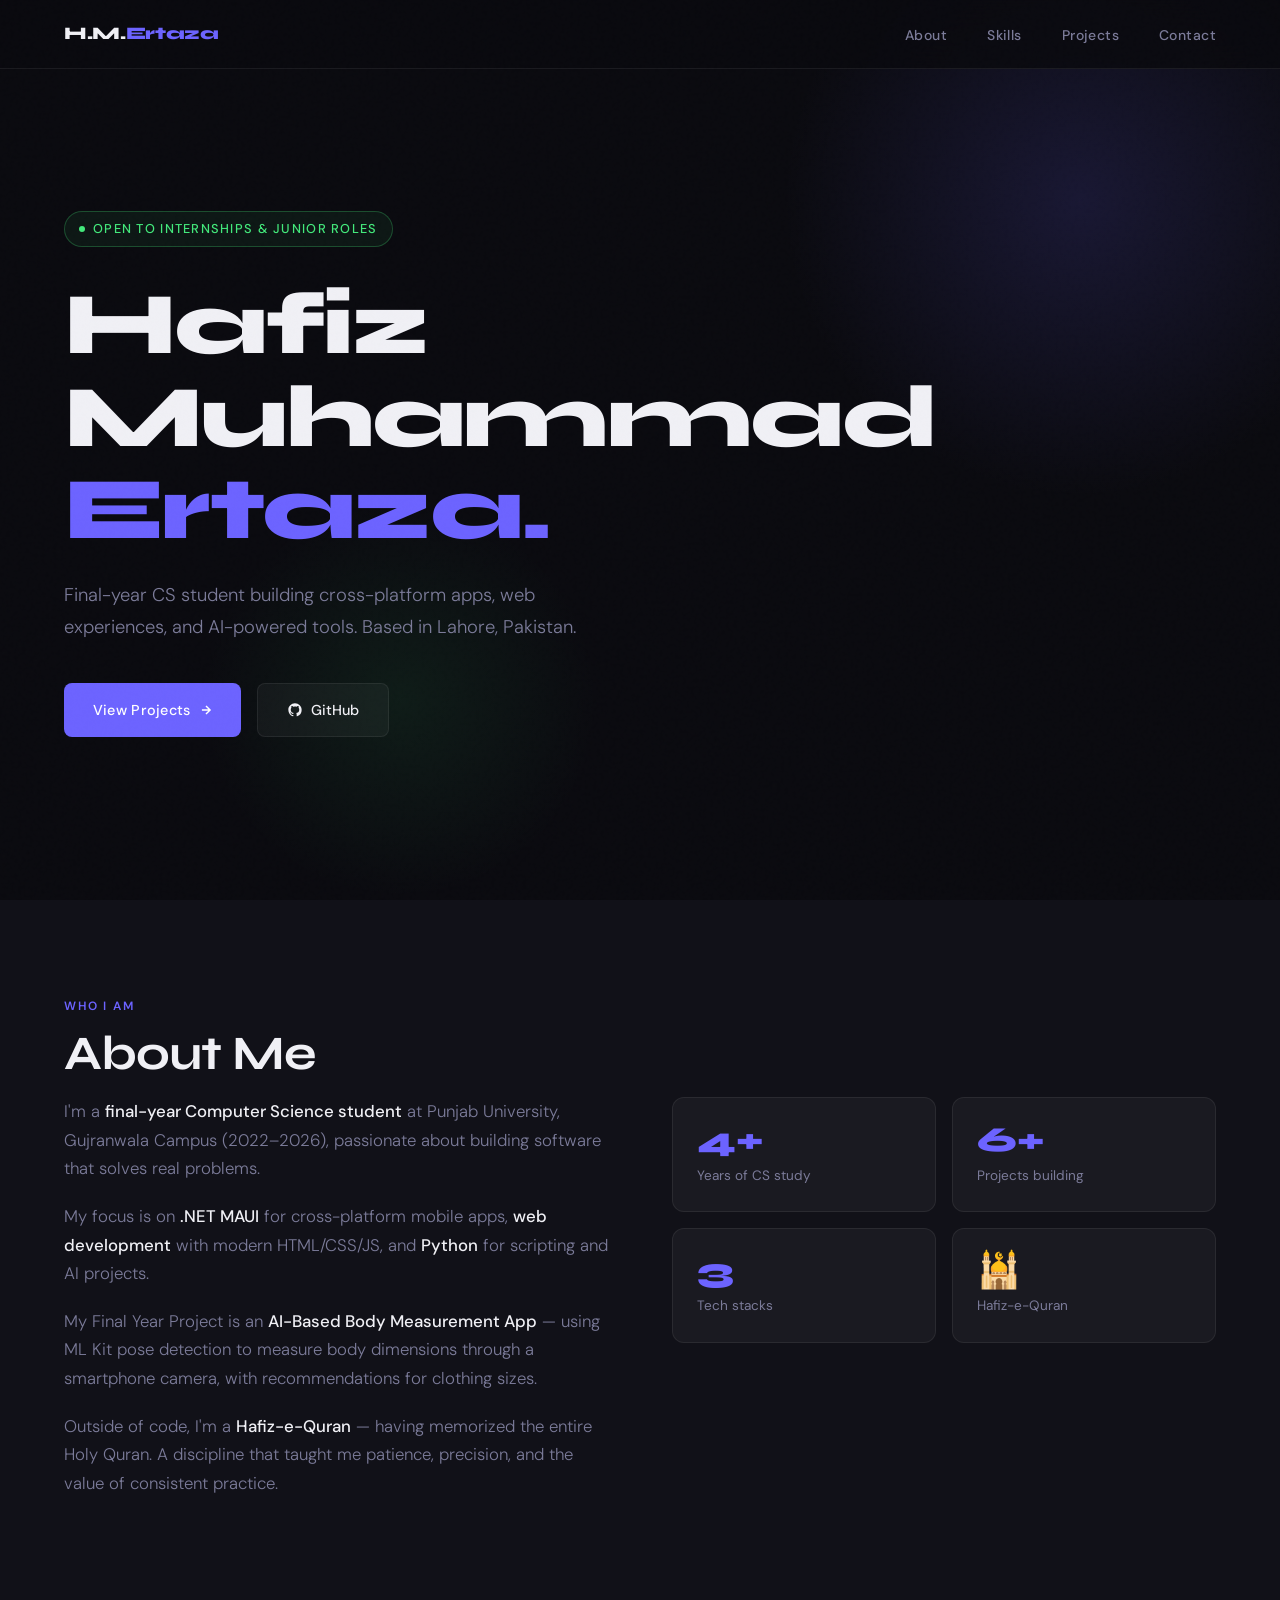
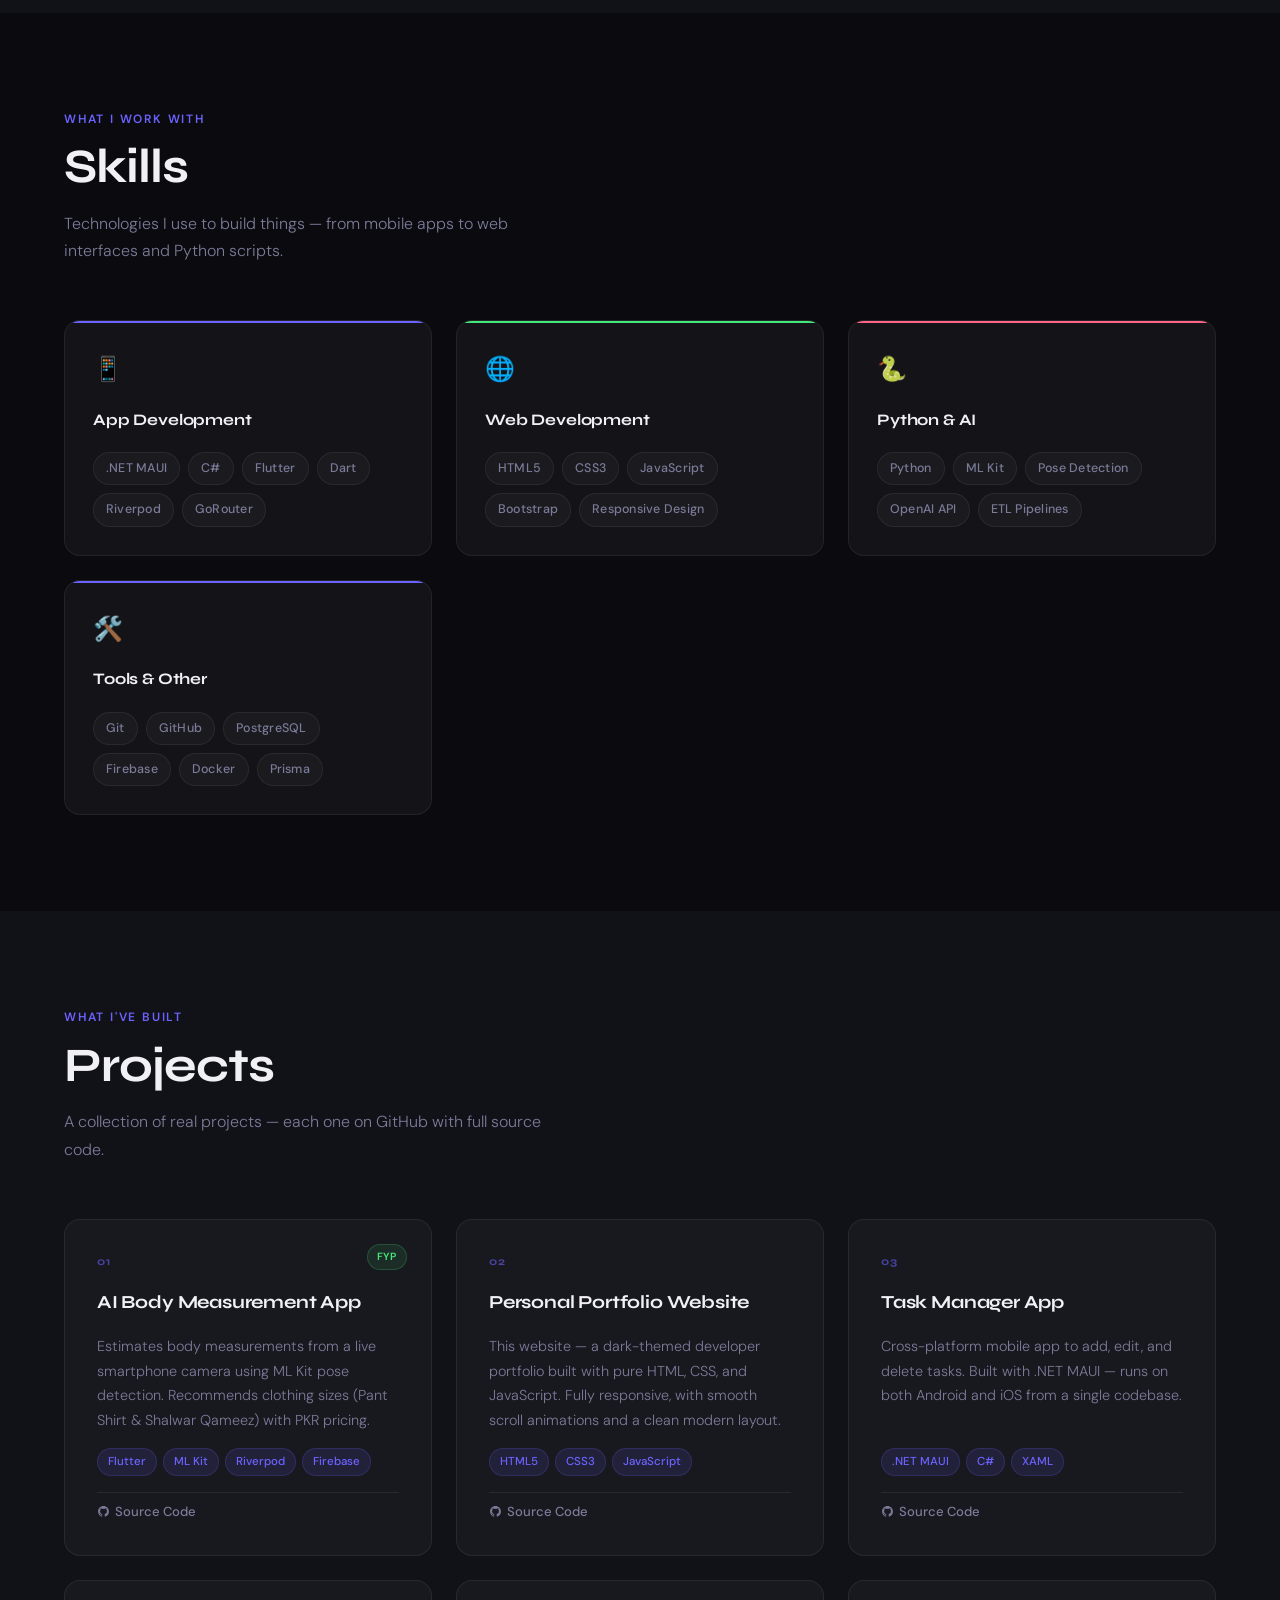
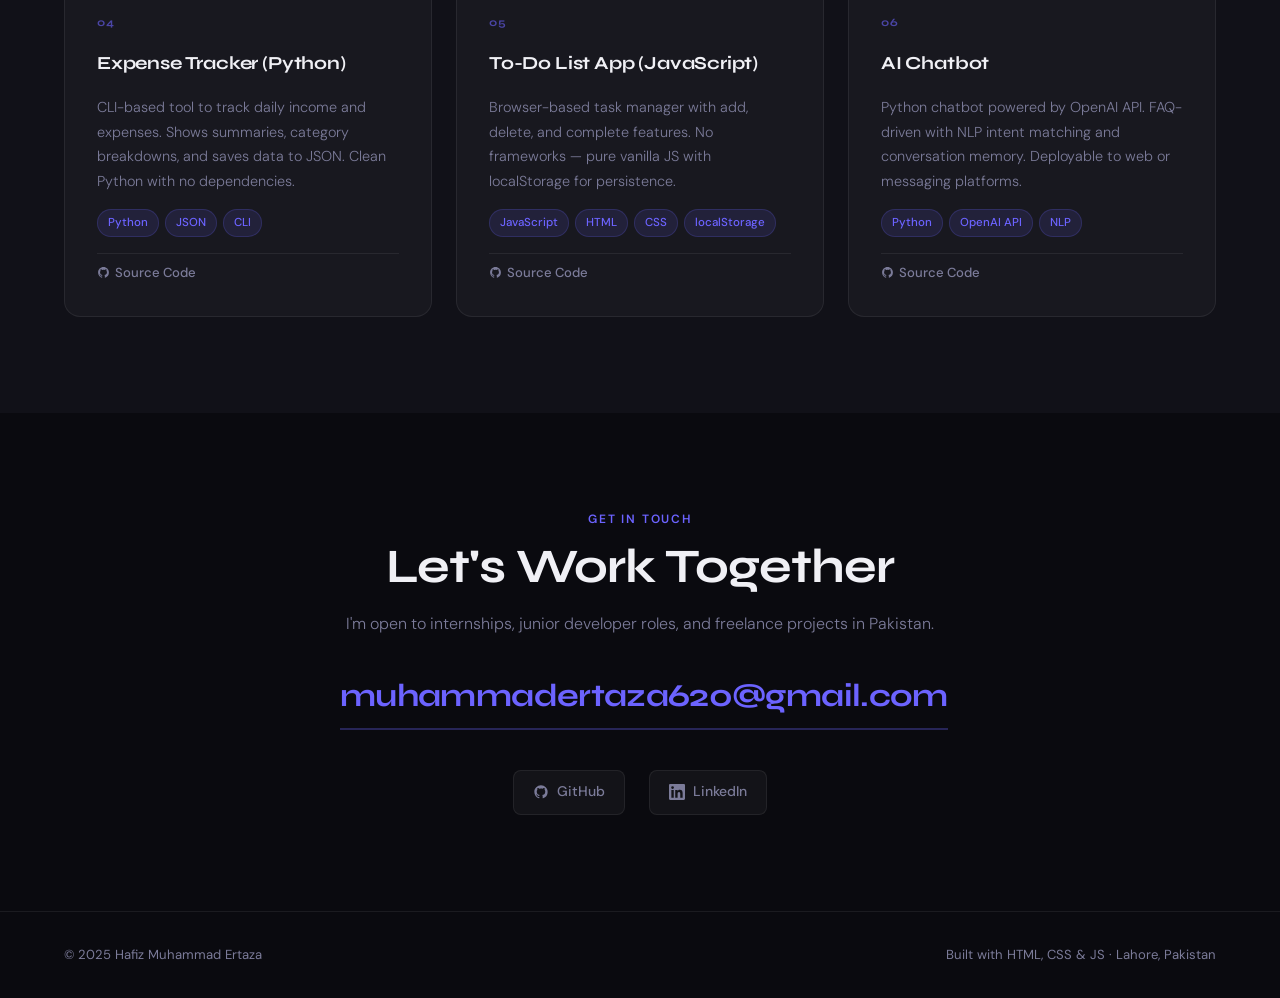
==== index.html @ f0d132f6 "Initial commit: Add portfolio website" ====
<!DOCTYPE html>
<html lang="en">
<head>
<meta charset="UTF-8"/>
<meta name="viewport" content="width=device-width, initial-scale=1.0"/>
<title>Hafiz Muhammad Ertaza — Developer</title>
<link href="https://fonts.googleapis.com/css2?family=Syne:wght@400;500;600;700;800&family=DM+Sans:ital,wght@0,300;0,400;0,500;1,300&display=swap" rel="stylesheet"/>
<style>
  *, *::before, *::after { margin: 0; padding: 0; box-sizing: border-box; }

  :root {
    --bg: #0a0a0f;
    --bg2: #111118;
    --bg3: #18181f;
    --accent: #6c63ff;
    --accent2: #ff6584;
    --accent3: #43e97b;
    --text: #f0f0f5;
    --muted: #7b7b99;
    --border: rgba(255,255,255,0.07);
    --card: rgba(255,255,255,0.04);
    --font-head: 'Syne', sans-serif;
    --font-body: 'DM Sans', sans-serif;
  }

  html { scroll-behavior: smooth; }

  body {
    background: var(--bg);
    color: var(--text);
    font-family: var(--font-body);
    font-size: 16px;
    line-height: 1.7;
    overflow-x: hidden;
  }

  /* ── NOISE TEXTURE OVERLAY ── */
  body::before {
    content: '';
    position: fixed;
    inset: 0;
    background-image: url("data:image/svg+xml,%3Csvg viewBox='0 0 256 256' xmlns='http://www.w3.org/2000/svg'%3E%3Cfilter id='noise'%3E%3CfeTurbulence type='fractalNoise' baseFrequency='0.9' numOctaves='4' stitchTiles='stitch'/%3E%3C/filter%3E%3Crect width='100%25' height='100%25' filter='url(%23noise)' opacity='0.04'/%3E%3C/svg%3E");
    pointer-events: none;
    z-index: 999;
    opacity: 0.4;
  }

  /* ── NAV ── */
  nav {
    position: fixed;
    top: 0; left: 0; right: 0;
    z-index: 100;
    display: flex;
    align-items: center;
    justify-content: space-between;
    padding: 1.2rem 4rem;
    border-bottom: 1px solid var(--border);
    background: rgba(10,10,15,0.85);
    backdrop-filter: blur(16px);
  }

  .nav-logo {
    font-family: var(--font-head);
    font-weight: 800;
    font-size: 1.1rem;
    letter-spacing: -0.02em;
    color: var(--text);
    text-decoration: none;
  }

  .nav-logo span { color: var(--accent); }

  .nav-links { display: flex; gap: 2.5rem; list-style: none; }
  .nav-links a {
    font-size: 0.875rem;
    font-weight: 500;
    color: var(--muted);
    text-decoration: none;
    letter-spacing: 0.03em;
    transition: color 0.2s;
  }
  .nav-links a:hover { color: var(--text); }

  /* ── HERO ── */
  #hero {
    min-height: 100vh;
    display: flex;
    align-items: center;
    padding: 7rem 4rem 4rem;
    position: relative;
    overflow: hidden;
  }

  .hero-glow {
    position: absolute;
    width: 600px; height: 600px;
    border-radius: 50%;
    background: radial-gradient(circle, rgba(108,99,255,0.15) 0%, transparent 70%);
    top: -100px; right: -100px;
    pointer-events: none;
  }

  .hero-glow2 {
    position: absolute;
    width: 400px; height: 400px;
    border-radius: 50%;
    background: radial-gradient(circle, rgba(67,233,123,0.08) 0%, transparent 70%);
    bottom: 0; left: 200px;
    pointer-events: none;
  }

  .hero-content { max-width: 780px; position: relative; z-index: 1; }

  .hero-tag {
    display: inline-flex;
    align-items: center;
    gap: 8px;
    font-size: 0.8rem;
    font-weight: 500;
    letter-spacing: 0.1em;
    text-transform: uppercase;
    color: var(--accent3);
    border: 1px solid rgba(67,233,123,0.25);
    background: rgba(67,233,123,0.06);
    padding: 6px 14px;
    border-radius: 99px;
    margin-bottom: 2rem;
    animation: fadeUp 0.6s ease both;
  }

  .hero-tag::before {
    content: '';
    width: 6px; height: 6px;
    border-radius: 50%;
    background: var(--accent3);
    animation: pulse 2s infinite;
  }

  @keyframes pulse {
    0%, 100% { opacity: 1; transform: scale(1); }
    50% { opacity: 0.4; transform: scale(0.8); }
  }

  h1 {
    font-family: var(--font-head);
    font-size: clamp(3rem, 7vw, 5.5rem);
    font-weight: 800;
    line-height: 1.05;
    letter-spacing: -0.03em;
    margin-bottom: 1.5rem;
    animation: fadeUp 0.7s 0.1s ease both;
  }

  h1 .line2 { color: var(--accent); }

  .hero-desc {
    font-size: 1.15rem;
    color: var(--muted);
    max-width: 520px;
    margin-bottom: 2.5rem;
    font-weight: 300;
    animation: fadeUp 0.7s 0.2s ease both;
  }

  .hero-cta {
    display: flex;
    gap: 1rem;
    flex-wrap: wrap;
    animation: fadeUp 0.7s 0.3s ease both;
  }

  .btn-primary {
    display: inline-flex;
    align-items: center;
    gap: 8px;
    background: var(--accent);
    color: #fff;
    padding: 0.85rem 1.8rem;
    border-radius: 8px;
    text-decoration: none;
    font-weight: 500;
    font-size: 0.9rem;
    letter-spacing: 0.02em;
    transition: all 0.2s;
  }

  .btn-primary:hover { background: #7c74ff; transform: translateY(-2px); }

  .btn-outline {
    display: inline-flex;
    align-items: center;
    gap: 8px;
    border: 1px solid var(--border);
    color: var(--text);
    padding: 0.85rem 1.8rem;
    border-radius: 8px;
    text-decoration: none;
    font-weight: 500;
    font-size: 0.9rem;
    background: var(--card);
    transition: all 0.2s;
  }

  .btn-outline:hover { border-color: var(--accent); color: var(--accent); transform: translateY(-2px); }

  /* ── SECTION BASE ── */
  section { padding: 6rem 4rem; }
  .section-label {
    font-size: 0.75rem;
    font-weight: 600;
    letter-spacing: 0.15em;
    text-transform: uppercase;
    color: var(--accent);
    margin-bottom: 0.75rem;
  }
  .section-title {
    font-family: var(--font-head);
    font-size: clamp(2rem, 4vw, 3rem);
    font-weight: 700;
    letter-spacing: -0.02em;
    line-height: 1.1;
    margin-bottom: 1rem;
  }
  .section-sub {
    color: var(--muted);
    font-weight: 300;
    max-width: 520px;
    margin-bottom: 3.5rem;
  }

  /* ── ABOUT ── */
  #about { background: var(--bg2); }

  .about-grid {
    display: grid;
    grid-template-columns: 1fr 1fr;
    gap: 4rem;
    align-items: start;
  }

  .about-text p {
    color: var(--muted);
    font-weight: 300;
    margin-bottom: 1.2rem;
    font-size: 1.05rem;
  }

  .about-text p strong { color: var(--text); font-weight: 500; }

  .about-stats {
    display: grid;
    grid-template-columns: 1fr 1fr;
    gap: 1rem;
  }

  .stat-card {
    background: var(--card);
    border: 1px solid var(--border);
    border-radius: 12px;
    padding: 1.5rem;
    transition: border-color 0.2s;
  }

  .stat-card:hover { border-color: rgba(108,99,255,0.4); }

  .stat-num {
    font-family: var(--font-head);
    font-size: 2.2rem;
    font-weight: 800;
    color: var(--accent);
    line-height: 1;
    margin-bottom: 0.4rem;
  }

  .stat-label { font-size: 0.85rem; color: var(--muted); }

  /* ── SKILLS ── */
  #skills { background: var(--bg); }

  .skills-grid {
    display: grid;
    grid-template-columns: repeat(auto-fit, minmax(280px, 1fr));
    gap: 1.5rem;
  }

  .skill-group {
    background: var(--card);
    border: 1px solid var(--border);
    border-radius: 16px;
    padding: 1.75rem;
    transition: all 0.2s;
    position: relative;
    overflow: hidden;
  }

  .skill-group::before {
    content: '';
    position: absolute;
    top: 0; left: 0; right: 0;
    height: 2px;
    border-radius: 16px 16px 0 0;
  }

  .skill-group.purple::before { background: var(--accent); }
  .skill-group.green::before { background: var(--accent3); }
  .skill-group.pink::before { background: var(--accent2); }

  .skill-group:hover { border-color: rgba(108,99,255,0.3); transform: translateY(-3px); }

  .skill-group-icon {
    font-size: 1.5rem;
    margin-bottom: 1rem;
  }

  .skill-group h3 {
    font-family: var(--font-head);
    font-size: 1rem;
    font-weight: 700;
    margin-bottom: 1.2rem;
    letter-spacing: -0.01em;
  }

  .skill-tags { display: flex; flex-wrap: wrap; gap: 8px; }

  .skill-tag {
    font-size: 0.78rem;
    font-weight: 500;
    padding: 5px 12px;
    border-radius: 99px;
    border: 1px solid var(--border);
    color: var(--muted);
    background: rgba(255,255,255,0.03);
    letter-spacing: 0.02em;
  }

  /* ── PROJECTS ── */
  #projects { background: var(--bg2); }

  .projects-grid {
    display: grid;
    grid-template-columns: repeat(auto-fit, minmax(320px, 1fr));
    gap: 1.5rem;
  }

  .project-card {
    background: var(--bg3);
    border: 1px solid var(--border);
    border-radius: 16px;
    padding: 2rem;
    display: flex;
    flex-direction: column;
    gap: 1rem;
    transition: all 0.25s;
    position: relative;
    overflow: hidden;
  }

  .project-card:hover {
    border-color: rgba(108,99,255,0.4);
    transform: translateY(-4px);
    box-shadow: 0 20px 40px rgba(0,0,0,0.3);
  }

  .project-number {
    font-family: var(--font-head);
    font-size: 0.7rem;
    font-weight: 700;
    letter-spacing: 0.1em;
    color: var(--accent);
    opacity: 0.6;
  }

  .project-card h3 {
    font-family: var(--font-head);
    font-size: 1.15rem;
    font-weight: 700;
    letter-spacing: -0.01em;
  }

  .project-desc {
    font-size: 0.9rem;
    color: var(--muted);
    font-weight: 300;
    flex: 1;
  }

  .project-techs { display: flex; flex-wrap: wrap; gap: 6px; }

  .tech-pill {
    font-size: 0.72rem;
    font-weight: 500;
    padding: 3px 10px;
    border-radius: 99px;
    background: rgba(108,99,255,0.12);
    color: var(--accent);
    border: 1px solid rgba(108,99,255,0.2);
  }

  .project-links { display: flex; gap: 1rem; padding-top: 0.5rem; border-top: 1px solid var(--border); }

  .project-link {
    font-size: 0.82rem;
    font-weight: 500;
    color: var(--muted);
    text-decoration: none;
    display: flex;
    align-items: center;
    gap: 5px;
    transition: color 0.2s;
  }

  .project-link:hover { color: var(--accent); }

  .badge-wip {
    position: absolute;
    top: 1.5rem; right: 1.5rem;
    font-size: 0.65rem;
    font-weight: 600;
    letter-spacing: 0.08em;
    text-transform: uppercase;
    padding: 3px 9px;
    border-radius: 99px;
    background: rgba(67,233,123,0.1);
    color: var(--accent3);
    border: 1px solid rgba(67,233,123,0.2);
  }

  /* ── CONTACT ── */
  #contact { background: var(--bg); text-align: center; }

  .contact-inner { max-width: 600px; margin: 0 auto; }

  .contact-email {
    display: inline-block;
    font-family: var(--font-head);
    font-size: clamp(1.3rem, 3vw, 2rem);
    font-weight: 700;
    color: var(--accent);
    text-decoration: none;
    letter-spacing: -0.02em;
    margin: 1.5rem 0 2.5rem;
    border-bottom: 2px solid rgba(108,99,255,0.3);
    padding-bottom: 4px;
    transition: border-color 0.2s;
  }

  .contact-email:hover { border-color: var(--accent); }

  .social-links { display: flex; justify-content: center; gap: 1.5rem; }

  .social-link {
    display: flex;
    align-items: center;
    gap: 8px;
    font-size: 0.875rem;
    font-weight: 500;
    color: var(--muted);
    text-decoration: none;
    padding: 0.6rem 1.2rem;
    border: 1px solid var(--border);
    border-radius: 8px;
    background: var(--card);
    transition: all 0.2s;
  }

  .social-link:hover { color: var(--text); border-color: var(--accent); transform: translateY(-2px); }

  /* ── FOOTER ── */
  footer {
    border-top: 1px solid var(--border);
    padding: 2rem 4rem;
    display: flex;
    justify-content: space-between;
    align-items: center;
    font-size: 0.82rem;
    color: var(--muted);
  }

  /* ── ANIMATIONS ── */
  @keyframes fadeUp {
    from { opacity: 0; transform: translateY(24px); }
    to { opacity: 1; transform: translateY(0); }
  }

  .reveal {
    opacity: 0;
    transform: translateY(30px);
    transition: opacity 0.6s ease, transform 0.6s ease;
  }

  .reveal.visible {
    opacity: 1;
    transform: translateY(0);
  }

  /* ── RESPONSIVE ── */
  @media (max-width: 768px) {
    nav { padding: 1rem 1.5rem; }
    .nav-links { display: none; }
    section, #hero { padding: 5rem 1.5rem 3rem; }
    .about-grid { grid-template-columns: 1fr; gap: 2rem; }
    footer { flex-direction: column; gap: 0.5rem; text-align: center; }
  }
</style>
</head>
<body>

<!-- NAV -->
<nav>
  <a href="#hero" class="nav-logo">H.M.<span>Ertaza</span></a>
  <ul class="nav-links">
    <li><a href="#about">About</a></li>
    <li><a href="#skills">Skills</a></li>
    <li><a href="#projects">Projects</a></li>
    <li><a href="#contact">Contact</a></li>
  </ul>
</nav>

<!-- HERO -->
<section id="hero">
  <div class="hero-glow"></div>
  <div class="hero-glow2"></div>
  <div class="hero-content">
    <div class="hero-tag">Open to internships &amp; junior roles</div>
    <h1>
      Hafiz Muhammad<br/>
      <span class="line2">Ertaza.</span>
    </h1>
    <p class="hero-desc">
      Final-year CS student building cross-platform apps, web experiences,
      and AI-powered tools. Based in Lahore, Pakistan.
    </p>
    <div class="hero-cta">
      <a href="#projects" class="btn-primary">
        View Projects
        <svg width="14" height="14" viewBox="0 0 24 24" fill="none" stroke="currentColor" stroke-width="2.5"><path d="M5 12h14M12 5l7 7-7 7"/></svg>
      </a>
      <a href="https://github.com/M-Ertaza1" target="_blank" class="btn-outline">
        <svg width="16" height="16" viewBox="0 0 24 24" fill="currentColor"><path d="M12 2C6.477 2 2 6.484 2 12.017c0 4.425 2.865 8.18 6.839 9.504.5.092.682-.217.682-.483 0-.237-.008-.868-.013-1.703-2.782.605-3.369-1.343-3.369-1.343-.454-1.158-1.11-1.466-1.11-1.466-.908-.62.069-.608.069-.608 1.003.07 1.531 1.032 1.531 1.032.892 1.53 2.341 1.088 2.91.832.092-.647.35-1.088.636-1.338-2.22-.253-4.555-1.113-4.555-4.951 0-1.093.39-1.988 1.029-2.688-.103-.253-.446-1.272.098-2.65 0 0 .84-.27 2.75 1.026A9.564 9.564 0 0112 6.844c.85.004 1.705.115 2.504.337 1.909-1.296 2.747-1.027 2.747-1.027.546 1.379.202 2.398.1 2.651.64.7 1.028 1.595 1.028 2.688 0 3.848-2.339 4.695-4.566 4.942.359.31.678.921.678 1.856 0 1.338-.012 2.419-.012 2.747 0 .268.18.58.688.482A10.019 10.019 0 0022 12.017C22 6.484 17.522 2 12 2z"/></svg>
        GitHub
      </a>
    </div>
  </div>
</section>

<!-- ABOUT -->
<section id="about">
  <div class="section-label">Who I am</div>
  <h2 class="section-title">About Me</h2>
  <div class="about-grid reveal">
    <div class="about-text">
      <p>I'm a <strong>final-year Computer Science student</strong> at Punjab University, Gujranwala Campus (2022–2026), passionate about building software that solves real problems.</p>
      <p>My focus is on <strong>.NET MAUI</strong> for cross-platform mobile apps, <strong>web development</strong> with modern HTML/CSS/JS, and <strong>Python</strong> for scripting and AI projects.</p>
      <p>My Final Year Project is an <strong>AI-Based Body Measurement App</strong> — using ML Kit pose detection to measure body dimensions through a smartphone camera, with recommendations for clothing sizes.</p>
      <p>Outside of code, I'm a <strong>Hafiz-e-Quran</strong> — having memorized the entire Holy Quran. A discipline that taught me patience, precision, and the value of consistent practice.</p>
    </div>
    <div class="about-stats">
      <div class="stat-card">
        <div class="stat-num">4+</div>
        <div class="stat-label">Years of CS study</div>
      </div>
      <div class="stat-card">
        <div class="stat-num">6+</div>
        <div class="stat-label">Projects building</div>
      </div>
      <div class="stat-card">
        <div class="stat-num">3</div>
        <div class="stat-label">Tech stacks</div>
      </div>
      <div class="stat-card">
        <div class="stat-num">🕌</div>
        <div class="stat-label">Hafiz-e-Quran</div>
      </div>
    </div>
  </div>
</section>

<!-- SKILLS -->
<section id="skills">
  <div class="section-label">What I work with</div>
  <h2 class="section-title">Skills</h2>
  <p class="section-sub">Technologies I use to build things — from mobile apps to web interfaces and Python scripts.</p>
  <div class="skills-grid reveal">
    <div class="skill-group purple">
      <div class="skill-group-icon">📱</div>
      <h3>App Development</h3>
      <div class="skill-tags">
        <span class="skill-tag">.NET MAUI</span>
        <span class="skill-tag">C#</span>
        <span class="skill-tag">Flutter</span>
        <span class="skill-tag">Dart</span>
        <span class="skill-tag">Riverpod</span>
        <span class="skill-tag">GoRouter</span>
      </div>
    </div>
    <div class="skill-group green">
      <div class="skill-group-icon">🌐</div>
      <h3>Web Development</h3>
      <div class="skill-tags">
        <span class="skill-tag">HTML5</span>
        <span class="skill-tag">CSS3</span>
        <span class="skill-tag">JavaScript</span>
        <span class="skill-tag">Bootstrap</span>
        <span class="skill-tag">Responsive Design</span>
      </div>
    </div>
    <div class="skill-group pink">
      <div class="skill-group-icon">🐍</div>
      <h3>Python & AI</h3>
      <div class="skill-tags">
        <span class="skill-tag">Python</span>
        <span class="skill-tag">ML Kit</span>
        <span class="skill-tag">Pose Detection</span>
        <span class="skill-tag">OpenAI API</span>
        <span class="skill-tag">ETL Pipelines</span>
      </div>
    </div>
    <div class="skill-group purple">
      <div class="skill-group-icon">🛠️</div>
      <h3>Tools & Other</h3>
      <div class="skill-tags">
        <span class="skill-tag">Git</span>
        <span class="skill-tag">GitHub</span>
        <span class="skill-tag">PostgreSQL</span>
        <span class="skill-tag">Firebase</span>
        <span class="skill-tag">Docker</span>
        <span class="skill-tag">Prisma</span>
      </div>
    </div>
  </div>
</section>

<!-- PROJECTS -->
<section id="projects">
  <div class="section-label">What I've built</div>
  <h2 class="section-title">Projects</h2>
  <p class="section-sub">A collection of real projects — each one on GitHub with full source code.</p>
  <div class="projects-grid reveal">

    <div class="project-card">
      <div class="badge-wip">FYP</div>
      <div class="project-number">01</div>
      <h3>AI Body Measurement App</h3>
      <p class="project-desc">Estimates body measurements from a live smartphone camera using ML Kit pose detection. Recommends clothing sizes (Pant Shirt & Shalwar Qameez) with PKR pricing.</p>
      <div class="project-techs">
        <span class="tech-pill">Flutter</span>
        <span class="tech-pill">ML Kit</span>
        <span class="tech-pill">Riverpod</span>
        <span class="tech-pill">Firebase</span>
      </div>
      <div class="project-links">
        <a href="https://github.com/M-Ertaza1" target="_blank" class="project-link">
          <svg width="13" height="13" viewBox="0 0 24 24" fill="currentColor"><path d="M12 2C6.477 2 2 6.484 2 12.017c0 4.425 2.865 8.18 6.839 9.504.5.092.682-.217.682-.483 0-.237-.008-.868-.013-1.703-2.782.605-3.369-1.343-3.369-1.343-.454-1.158-1.11-1.466-1.11-1.466-.908-.62.069-.608.069-.608 1.003.07 1.531 1.032 1.531 1.032.892 1.53 2.341 1.088 2.91.832.092-.647.35-1.088.636-1.338-2.22-.253-4.555-1.113-4.555-4.951 0-1.093.39-1.988 1.029-2.688-.103-.253-.446-1.272.098-2.65 0 0 .84-.27 2.75 1.026A9.564 9.564 0 0112 6.844c.85.004 1.705.115 2.504.337 1.909-1.296 2.747-1.027 2.747-1.027.546 1.379.202 2.398.1 2.651.64.7 1.028 1.595 1.028 2.688 0 3.848-2.339 4.695-4.566 4.942.359.31.678.921.678 1.856 0 1.338-.012 2.419-.012 2.747 0 .268.18.58.688.482A10.019 10.019 0 0022 12.017C22 6.484 17.522 2 12 2z"/></svg>
          Source Code
        </a>
      </div>
    </div>

    <div class="project-card">
      <div class="project-number">02</div>
      <h3>Personal Portfolio Website</h3>
      <p class="project-desc">This website — a dark-themed developer portfolio built with pure HTML, CSS, and JavaScript. Fully responsive, with smooth scroll animations and a clean modern layout.</p>
      <div class="project-techs">
        <span class="tech-pill">HTML5</span>
        <span class="tech-pill">CSS3</span>
        <span class="tech-pill">JavaScript</span>
      </div>
      <div class="project-links">
        <a href="https://github.com/M-Ertaza1" target="_blank" class="project-link">
          <svg width="13" height="13" viewBox="0 0 24 24" fill="currentColor"><path d="M12 2C6.477 2 2 6.484 2 12.017c0 4.425 2.865 8.18 6.839 9.504.5.092.682-.217.682-.483 0-.237-.008-.868-.013-1.703-2.782.605-3.369-1.343-3.369-1.343-.454-1.158-1.11-1.466-1.11-1.466-.908-.62.069-.608.069-.608 1.003.07 1.531 1.032 1.531 1.032.892 1.53 2.341 1.088 2.91.832.092-.647.35-1.088.636-1.338-2.22-.253-4.555-1.113-4.555-4.951 0-1.093.39-1.988 1.029-2.688-.103-.253-.446-1.272.098-2.65 0 0 .84-.27 2.75 1.026A9.564 9.564 0 0112 6.844c.85.004 1.705.115 2.504.337 1.909-1.296 2.747-1.027 2.747-1.027.546 1.379.202 2.398.1 2.651.64.7 1.028 1.595 1.028 2.688 0 3.848-2.339 4.695-4.566 4.942.359.31.678.921.678 1.856 0 1.338-.012 2.419-.012 2.747 0 .268.18.58.688.482A10.019 10.019 0 0022 12.017C22 6.484 17.522 2 12 2z"/></svg>
          Source Code
        </a>
      </div>
    </div>

    <div class="project-card">
      <div class="project-number">03</div>
      <h3>Task Manager App</h3>
      <p class="project-desc">Cross-platform mobile app to add, edit, and delete tasks. Built with .NET MAUI — runs on both Android and iOS from a single codebase.</p>
      <div class="project-techs">
        <span class="tech-pill">.NET MAUI</span>
        <span class="tech-pill">C#</span>
        <span class="tech-pill">XAML</span>
      </div>
      <div class="project-links">
        <a href="https://github.com/M-Ertaza1" target="_blank" class="project-link">
          <svg width="13" height="13" viewBox="0 0 24 24" fill="currentColor"><path d="M12 2C6.477 2 2 6.484 2 12.017c0 4.425 2.865 8.18 6.839 9.504.5.092.682-.217.682-.483 0-.237-.008-.868-.013-1.703-2.782.605-3.369-1.343-3.369-1.343-.454-1.158-1.11-1.466-1.11-1.466-.908-.62.069-.608.069-.608 1.003.07 1.531 1.032 1.531 1.032.892 1.53 2.341 1.088 2.91.832.092-.647.35-1.088.636-1.338-2.22-.253-4.555-1.113-4.551-4.951 0-1.093.39-1.988 1.029-2.688-.103-.253-.446-1.272.098-2.65 0 0 .84-.27 2.75 1.026A9.564 9.564 0 0112 6.844c.85.004 1.705.115 2.504.337 1.909-1.296 2.747-1.027 2.747-1.027.546 1.379.202 2.398.1 2.651.64.7 1.028 1.595 1.028 2.688 0 3.848-2.339 4.695-4.566 4.942.359.31.678.921.678 1.856 0 1.338-.012 2.419-.012 2.747 0 .268.18.58.688.482A10.019 10.019 0 0022 12.017C22 6.484 17.522 2 12 2z"/></svg>
          Source Code
        </a>
      </div>
    </div>

    <div class="project-card">
      <div class="project-number">04</div>
      <h3>Expense Tracker (Python)</h3>
      <p class="project-desc">CLI-based tool to track daily income and expenses. Shows summaries, category breakdowns, and saves data to JSON. Clean Python with no dependencies.</p>
      <div class="project-techs">
        <span class="tech-pill">Python</span>
        <span class="tech-pill">JSON</span>
        <span class="tech-pill">CLI</span>
      </div>
      <div class="project-links">
        <a href="https://github.com/M-Ertaza1" target="_blank" class="project-link">
          <svg width="13" height="13" viewBox="0 0 24 24" fill="currentColor"><path d="M12 2C6.477 2 2 6.484 2 12.017c0 4.425 2.865 8.18 6.839 9.504.5.092.682-.217.682-.483 0-.237-.008-.868-.013-1.703-2.782.605-3.369-1.343-3.369-1.343-.454-1.158-1.11-1.466-1.11-1.466-.908-.62.069-.608.069-.608 1.003.07 1.531 1.032 1.531 1.032.892 1.53 2.341 1.088 2.91.832.092-.647.35-1.088.636-1.338-2.22-.253-4.555-1.113-4.555-4.951 0-1.093.39-1.988 1.029-2.688-.103-.253-.446-1.272.098-2.65 0 0 .84-.27 2.75 1.026A9.564 9.564 0 0112 6.844c.85.004 1.705.115 2.504.337 1.909-1.296 2.747-1.027 2.747-1.027.546 1.379.202 2.398.1 2.651.64.7 1.028 1.595 1.028 2.688 0 3.848-2.339 4.695-4.566 4.942.359.31.678.921.678 1.856 0 1.338-.012 2.419-.012 2.747 0 .268.18.58.688.482A10.019 10.019 0 0022 12.017C22 6.484 17.522 2 12 2z"/></svg>
          Source Code
        </a>
      </div>
    </div>

    <div class="project-card">
      <div class="project-number">05</div>
      <h3>To-Do List App (JavaScript)</h3>
      <p class="project-desc">Browser-based task manager with add, delete, and complete features. No frameworks — pure vanilla JS with localStorage for persistence.</p>
      <div class="project-techs">
        <span class="tech-pill">JavaScript</span>
        <span class="tech-pill">HTML</span>
        <span class="tech-pill">CSS</span>
        <span class="tech-pill">localStorage</span>
      </div>
      <div class="project-links">
        <a href="https://github.com/M-Ertaza1" target="_blank" class="project-link">
          <svg width="13" height="13" viewBox="0 0 24 24" fill="currentColor"><path d="M12 2C6.477 2 2 6.484 2 12.017c0 4.425 2.865 8.18 6.839 9.504.5.092.682-.217.682-.483 0-.237-.008-.868-.013-1.703-2.782.605-3.369-1.343-3.369-1.343-.454-1.158-1.11-1.466-1.11-1.466-.908-.62.069-.608.069-.608 1.003.07 1.531 1.032 1.531 1.032.892 1.53 2.341 1.088 2.91.832.092-.647.35-1.088.636-1.338-2.22-.253-4.555-1.113-4.555-4.951 0-1.093.39-1.988 1.029-2.688-.103-.253-.446-1.272.098-2.65 0 0 .84-.27 2.75 1.026A9.564 9.564 0 0112 6.844c.85.004 1.705.115 2.504.337 1.909-1.296 2.747-1.027 2.747-1.027.546 1.379.202 2.398.1 2.651.64.7 1.028 1.595 1.028 2.688 0 3.848-2.339 4.695-4.566 4.942.359.31.678.921.678 1.856 0 1.338-.012 2.419-.012 2.747 0 .268.18.58.688.482A10.019 10.019 0 0022 12.017C22 6.484 17.522 2 12 2z"/></svg>
          Source Code
        </a>
      </div>
    </div>

    <div class="project-card">
      <div class="project-number">06</div>
      <h3>AI Chatbot</h3>
      <p class="project-desc">Python chatbot powered by OpenAI API. FAQ-driven with NLP intent matching and conversation memory. Deployable to web or messaging platforms.</p>
      <div class="project-techs">
        <span class="tech-pill">Python</span>
        <span class="tech-pill">OpenAI API</span>
        <span class="tech-pill">NLP</span>
      </div>
      <div class="project-links">
        <a href="https://github.com/M-Ertaza1" target="_blank" class="project-link">
          <svg width="13" height="13" viewBox="0 0 24 24" fill="currentColor"><path d="M12 2C6.477 2 2 6.484 2 12.017c0 4.425 2.865 8.18 6.839 9.504.5.092.682-.217.682-.483 0-.237-.008-.868-.013-1.703-2.782.605-3.369-1.343-3.369-1.343-.454-1.158-1.11-1.466-1.11-1.466-.908-.62.069-.608.069-.608 1.003.07 1.531 1.032 1.531 1.032.892 1.53 2.341 1.088 2.91.832.092-.647.35-1.088.636-1.338-2.22-.253-4.555-1.113-4.555-4.951 0-1.093.39-1.988 1.029-2.688-.103-.253-.446-1.272.098-2.65 0 0 .84-.27 2.75 1.026A9.564 9.564 0 0112 6.844c.85.004 1.705.115 2.504.337 1.909-1.296 2.747-1.027 2.747-1.027.546 1.379.202 2.398.1 2.651.64.7 1.028 1.595 1.028 2.688 0 3.848-2.339 4.695-4.566 4.942.359.31.678.921.678 1.856 0 1.338-.012 2.419-.012 2.747 0 .268.18.58.688.482A10.019 10.019 0 0022 12.017C22 6.484 17.522 2 12 2z"/></svg>
          Source Code
        </a>
      </div>
    </div>

  </div>
</section>

<!-- CONTACT -->
<section id="contact">
  <div class="contact-inner reveal">
    <div class="section-label">Get in touch</div>
    <h2 class="section-title">Let's Work Together</h2>
    <p style="color: var(--muted); font-weight: 300; margin-bottom: 0.5rem;">
      I'm open to internships, junior developer roles, and freelance projects in Pakistan.
    </p>
    <a href="mailto:muhammadertaza620@gmail.com" class="contact-email">muhammadertaza620@gmail.com</a>
    <div class="social-links">
      <a href="https://github.com/M-Ertaza1" target="_blank" class="social-link">
        <svg width="16" height="16" viewBox="0 0 24 24" fill="currentColor"><path d="M12 2C6.477 2 2 6.484 2 12.017c0 4.425 2.865 8.18 6.839 9.504.5.092.682-.217.682-.483 0-.237-.008-.868-.013-1.703-2.782.605-3.369-1.343-3.369-1.343-.454-1.158-1.11-1.466-1.11-1.466-.908-.62.069-.608.069-.608 1.003.07 1.531 1.032 1.531 1.032.892 1.53 2.341 1.088 2.91.832.092-.647.35-1.088.636-1.338-2.22-.253-4.555-1.113-4.555-4.951 0-1.093.39-1.988 1.029-2.688-.103-.253-.446-1.272.098-2.65 0 0 .84-.27 2.75 1.026A9.564 9.564 0 0112 6.844c.85.004 1.705.115 2.504.337 1.909-1.296 2.747-1.027 2.747-1.027.546 1.379.202 2.398.1 2.651.64.7 1.028 1.595 1.028 2.688 0 3.848-2.339 4.695-4.566 4.942.359.31.678.921.678 1.856 0 1.338-.012 2.419-.012 2.747 0 .268.18.58.688.482A10.019 10.019 0 0022 12.017C22 6.484 17.522 2 12 2z"/></svg>
        GitHub
      </a>
      <a href="https://www.linkedin.com/in/muhammad-ertaza-a7760428a" target="_blank" class="social-link">
        <svg width="16" height="16" viewBox="0 0 24 24" fill="currentColor"><path d="M20.447 20.452h-3.554v-5.569c0-1.328-.027-3.037-1.852-3.037-1.853 0-2.136 1.445-2.136 2.939v5.667H9.351V9h3.414v1.561h.046c.477-.9 1.637-1.85 3.37-1.85 3.601 0 4.267 2.37 4.267 5.455v6.286zM5.337 7.433a2.062 2.062 0 01-2.063-2.065 2.064 2.064 0 112.063 2.065zm1.782 13.019H3.555V9h3.564v11.452zM22.225 0H1.771C.792 0 0 .774 0 1.729v20.542C0 23.227.792 24 1.771 24h20.451C23.2 24 24 23.227 24 22.271V1.729C24 .774 23.2 0 22.222 0h.003z"/></svg>
        LinkedIn
      </a>
    </div>
  </div>
</section>

<!-- FOOTER -->
<footer>
  <span>© 2025 Hafiz Muhammad Ertaza</span>
  <span>Built with HTML, CSS & JS · Lahore, Pakistan</span>
</footer>

<script>
  const observer = new IntersectionObserver((entries) => {
    entries.forEach(e => { if (e.isIntersecting) e.target.classList.add('visible'); });
  }, { threshold: 0.1 });
  document.querySelectorAll('.reveal').forEach(el => observer.observe(el));
</script>

</body>
</html>
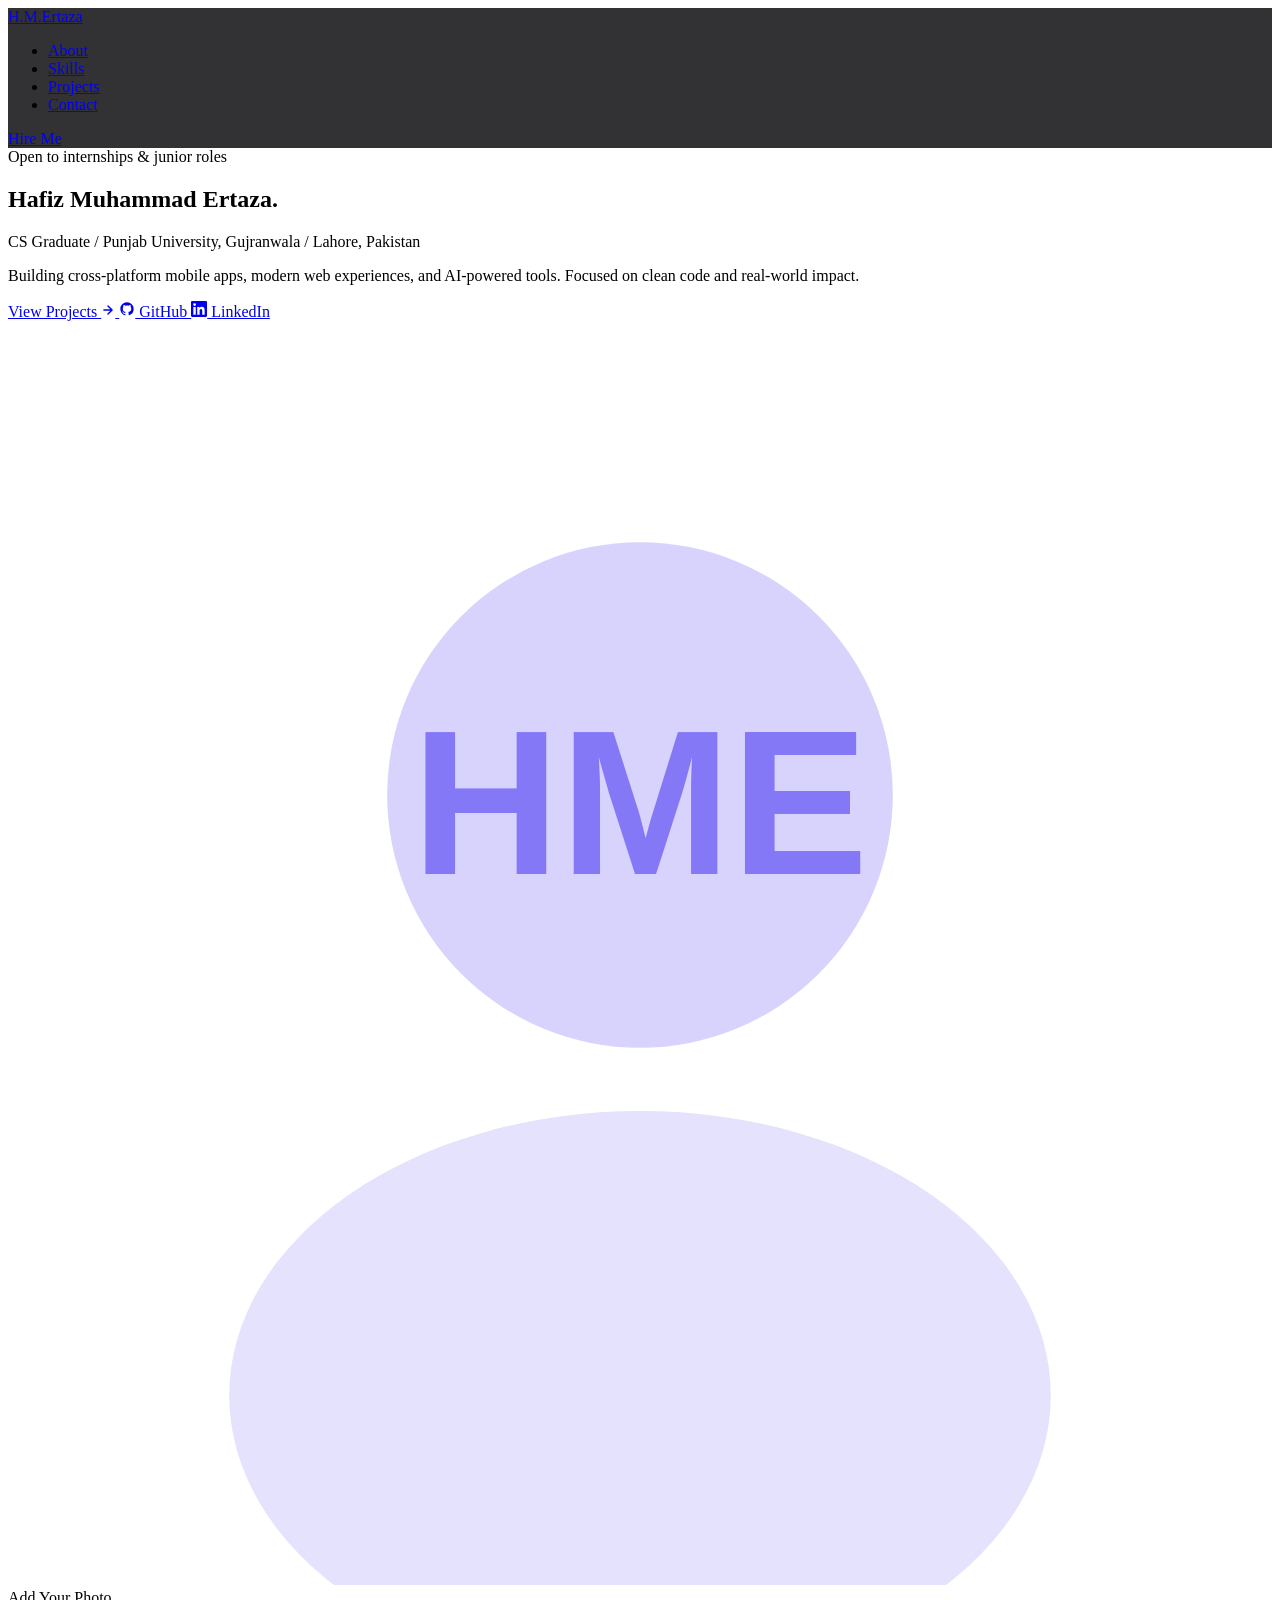
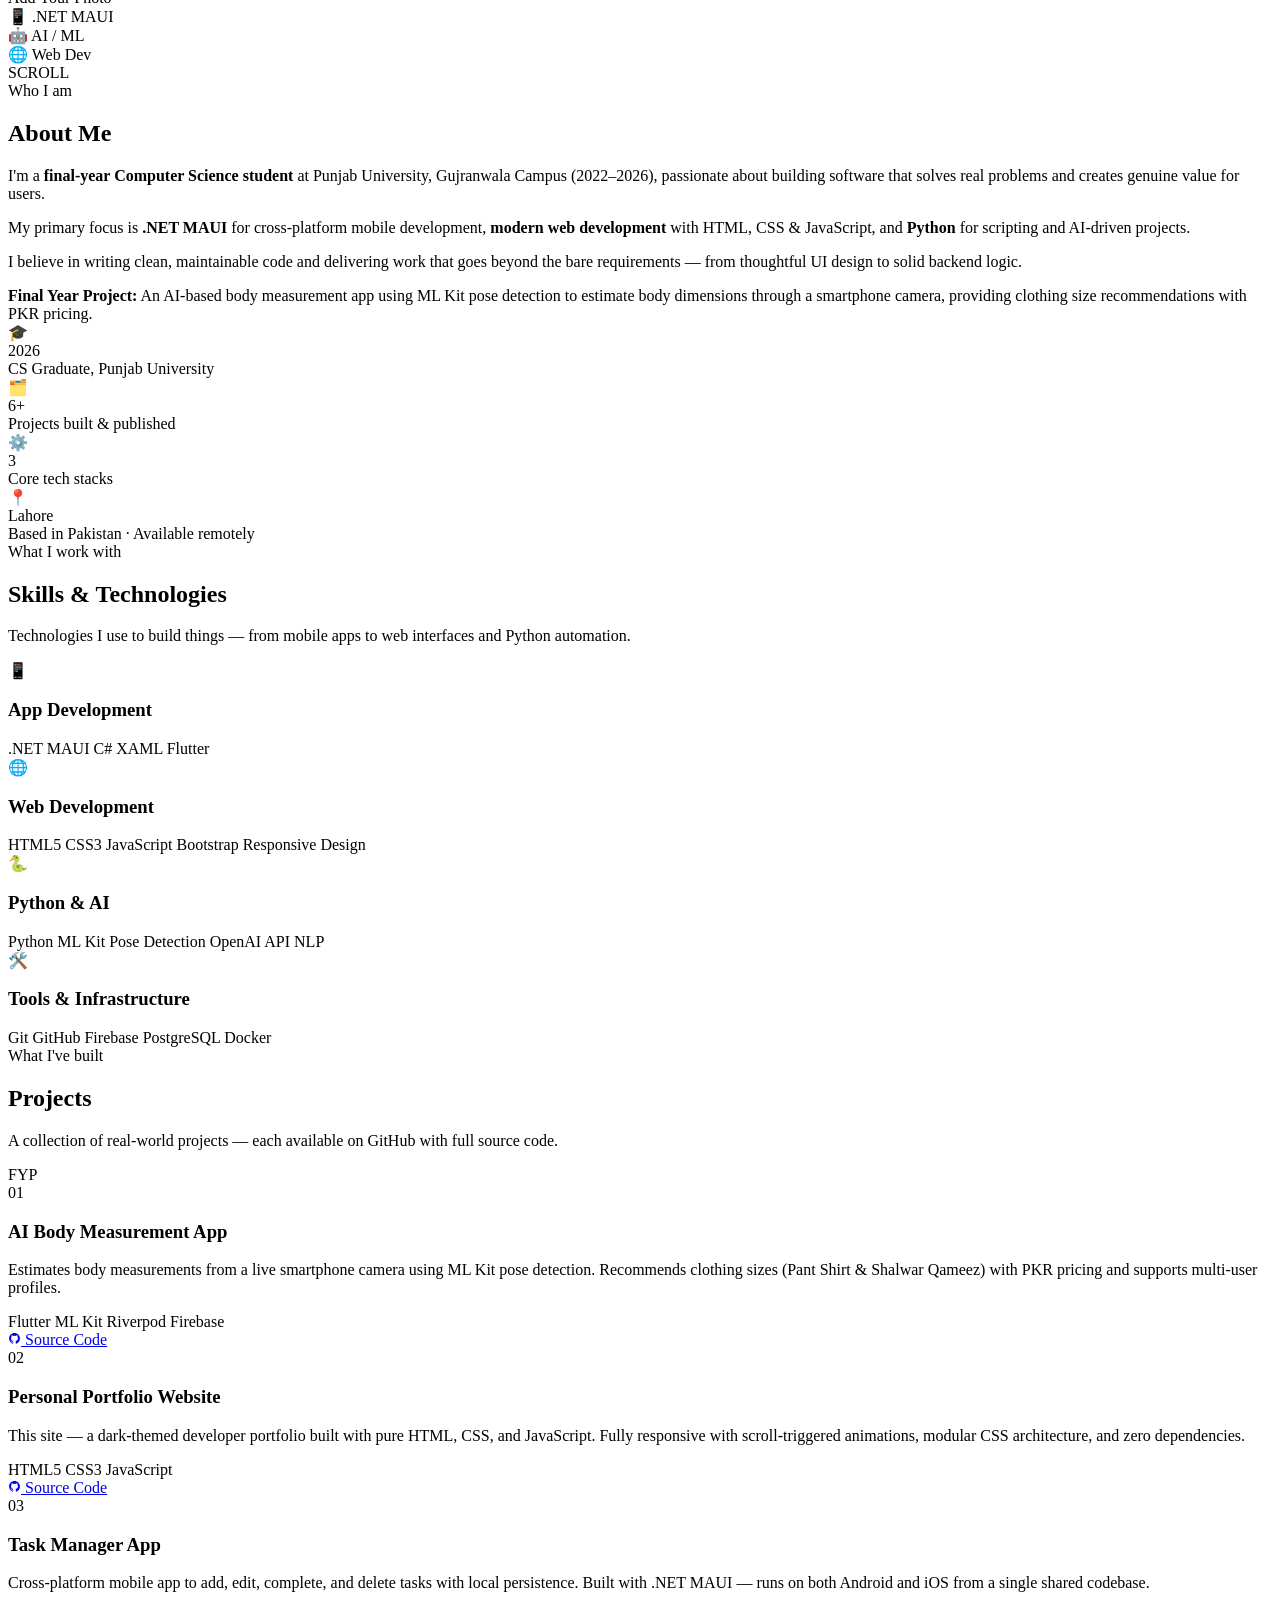
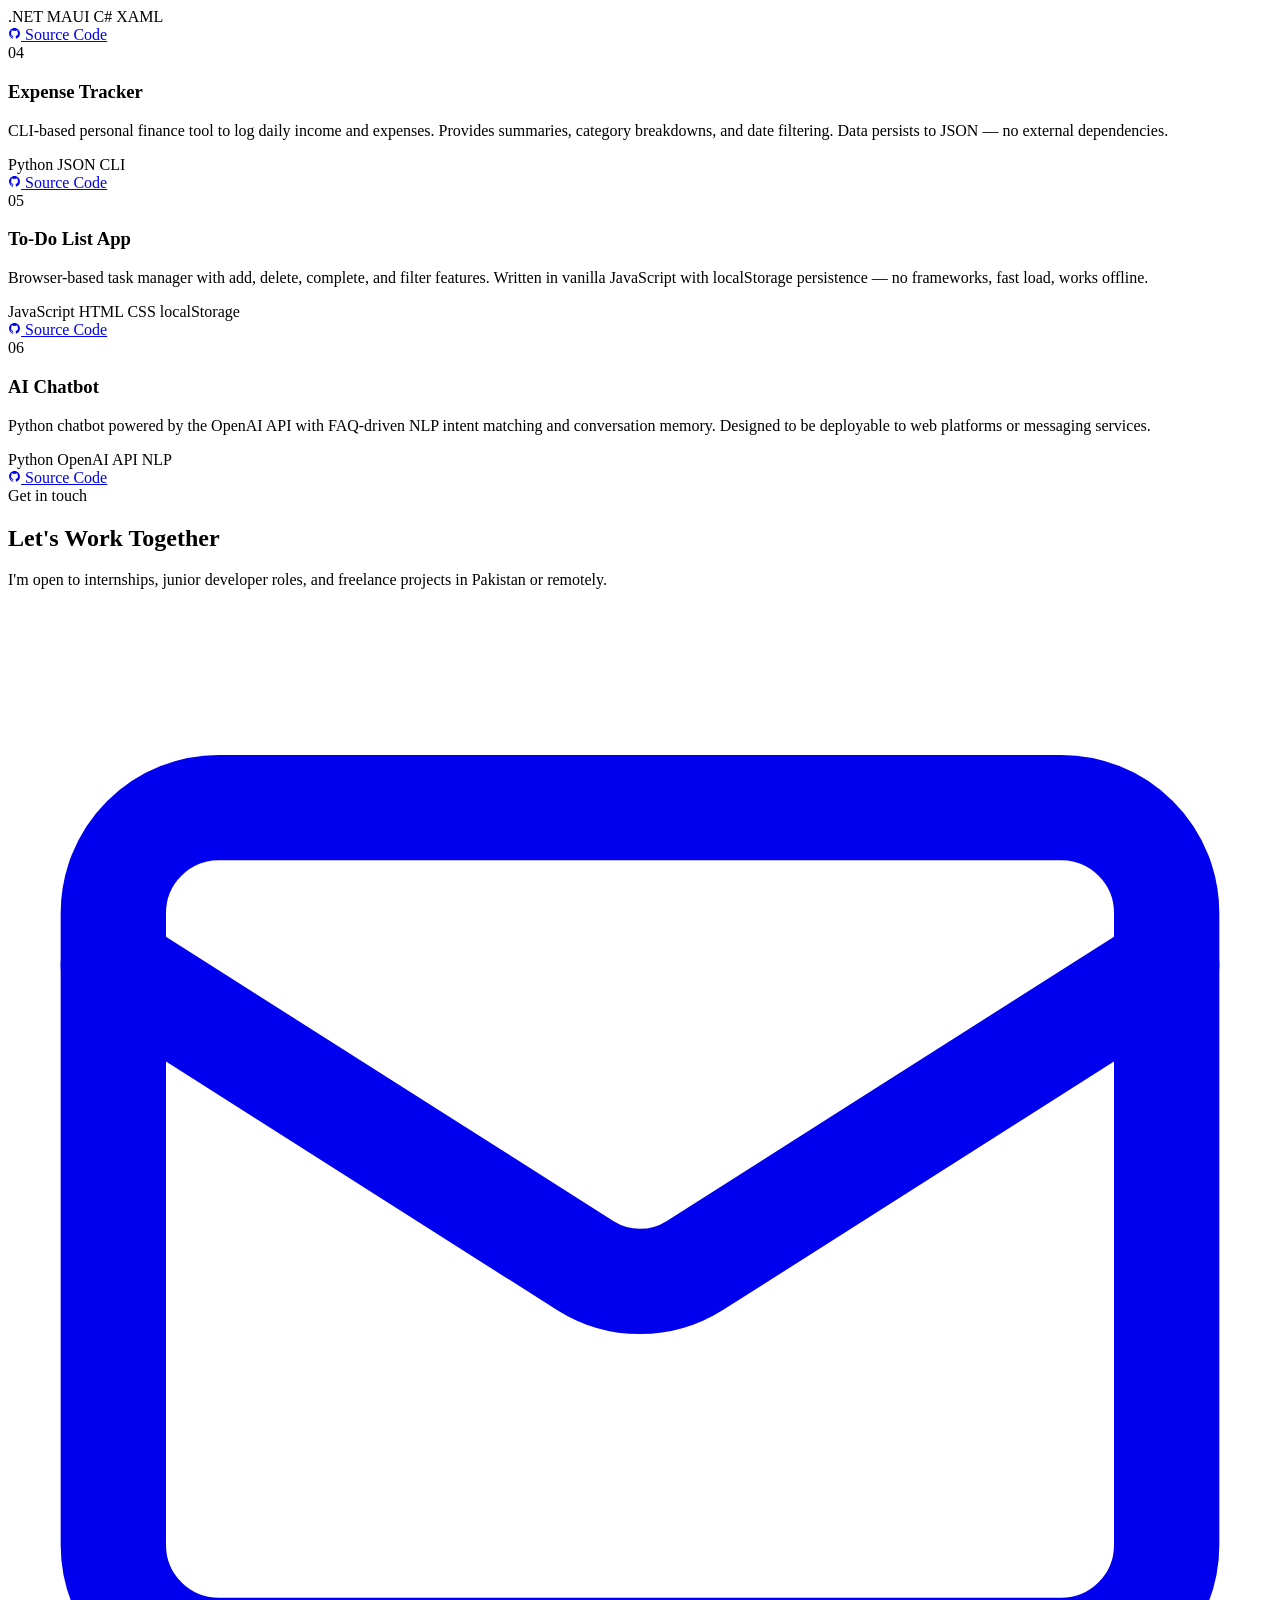
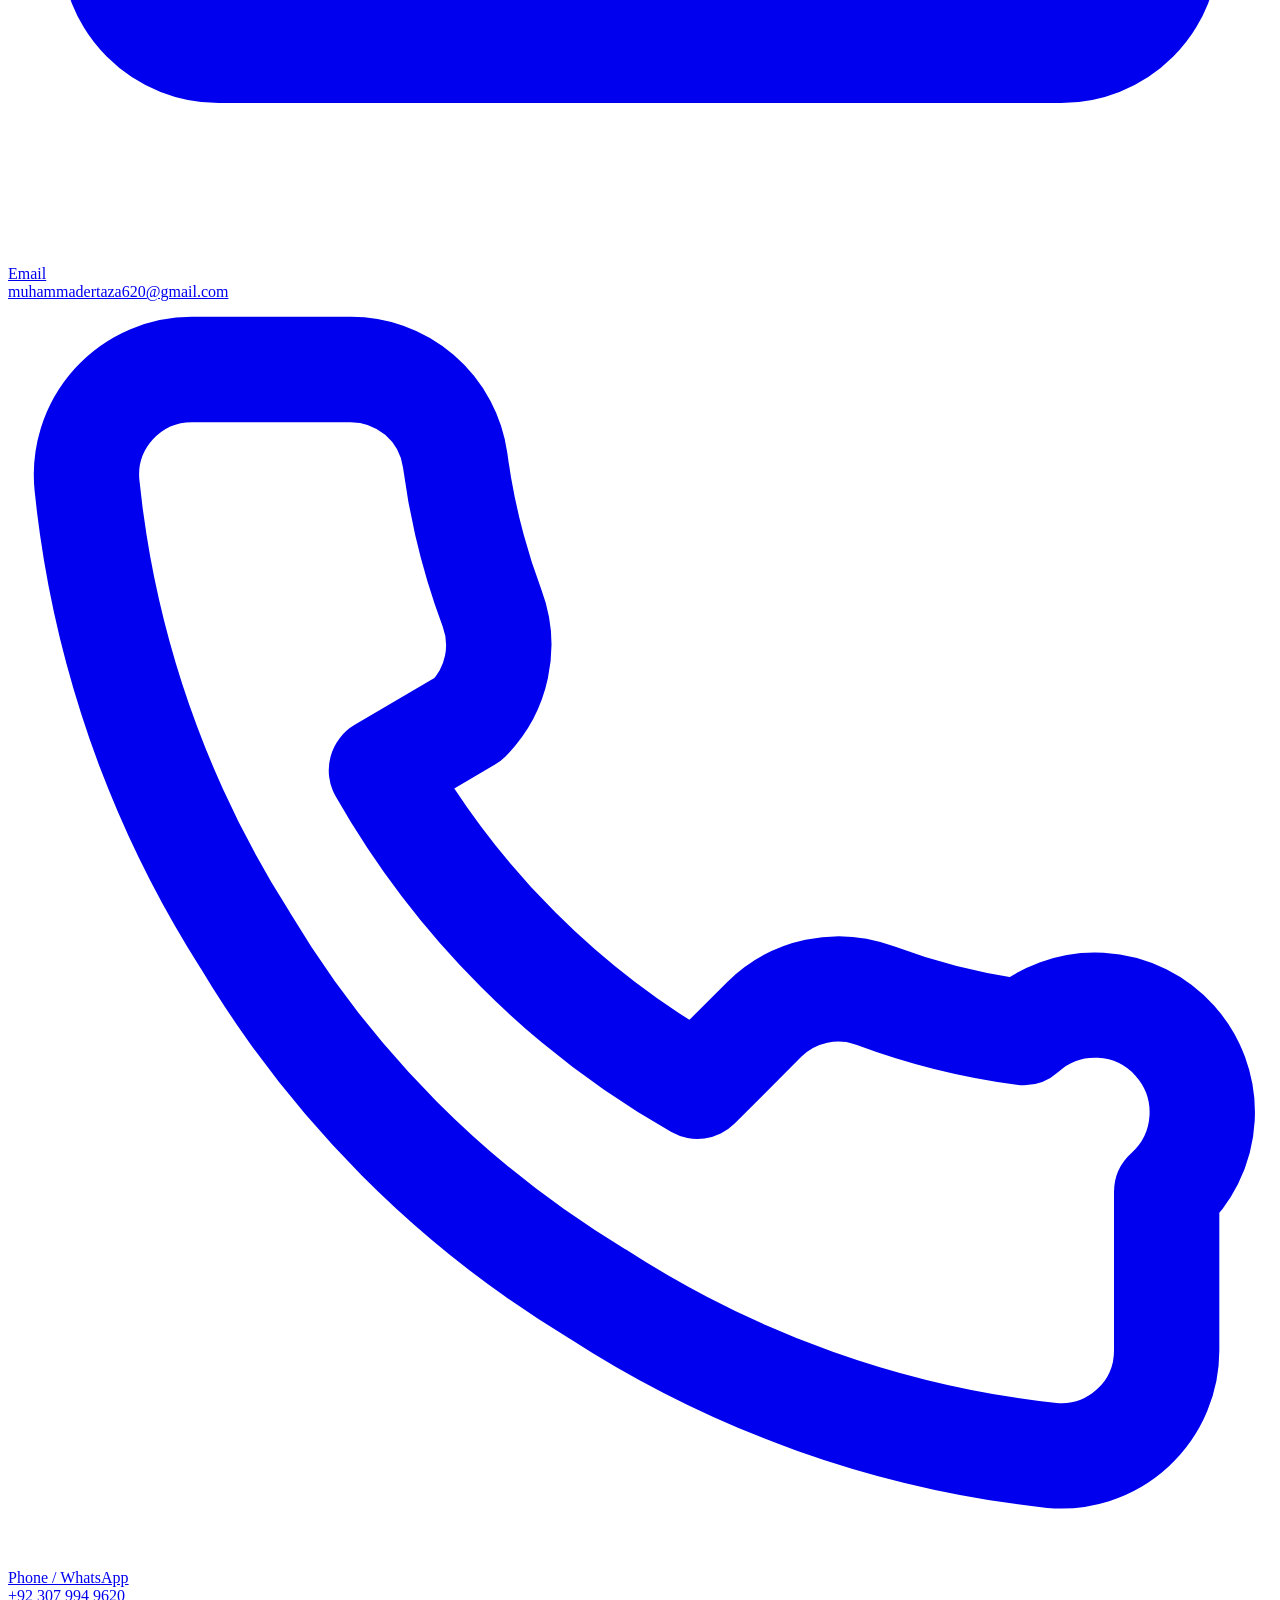
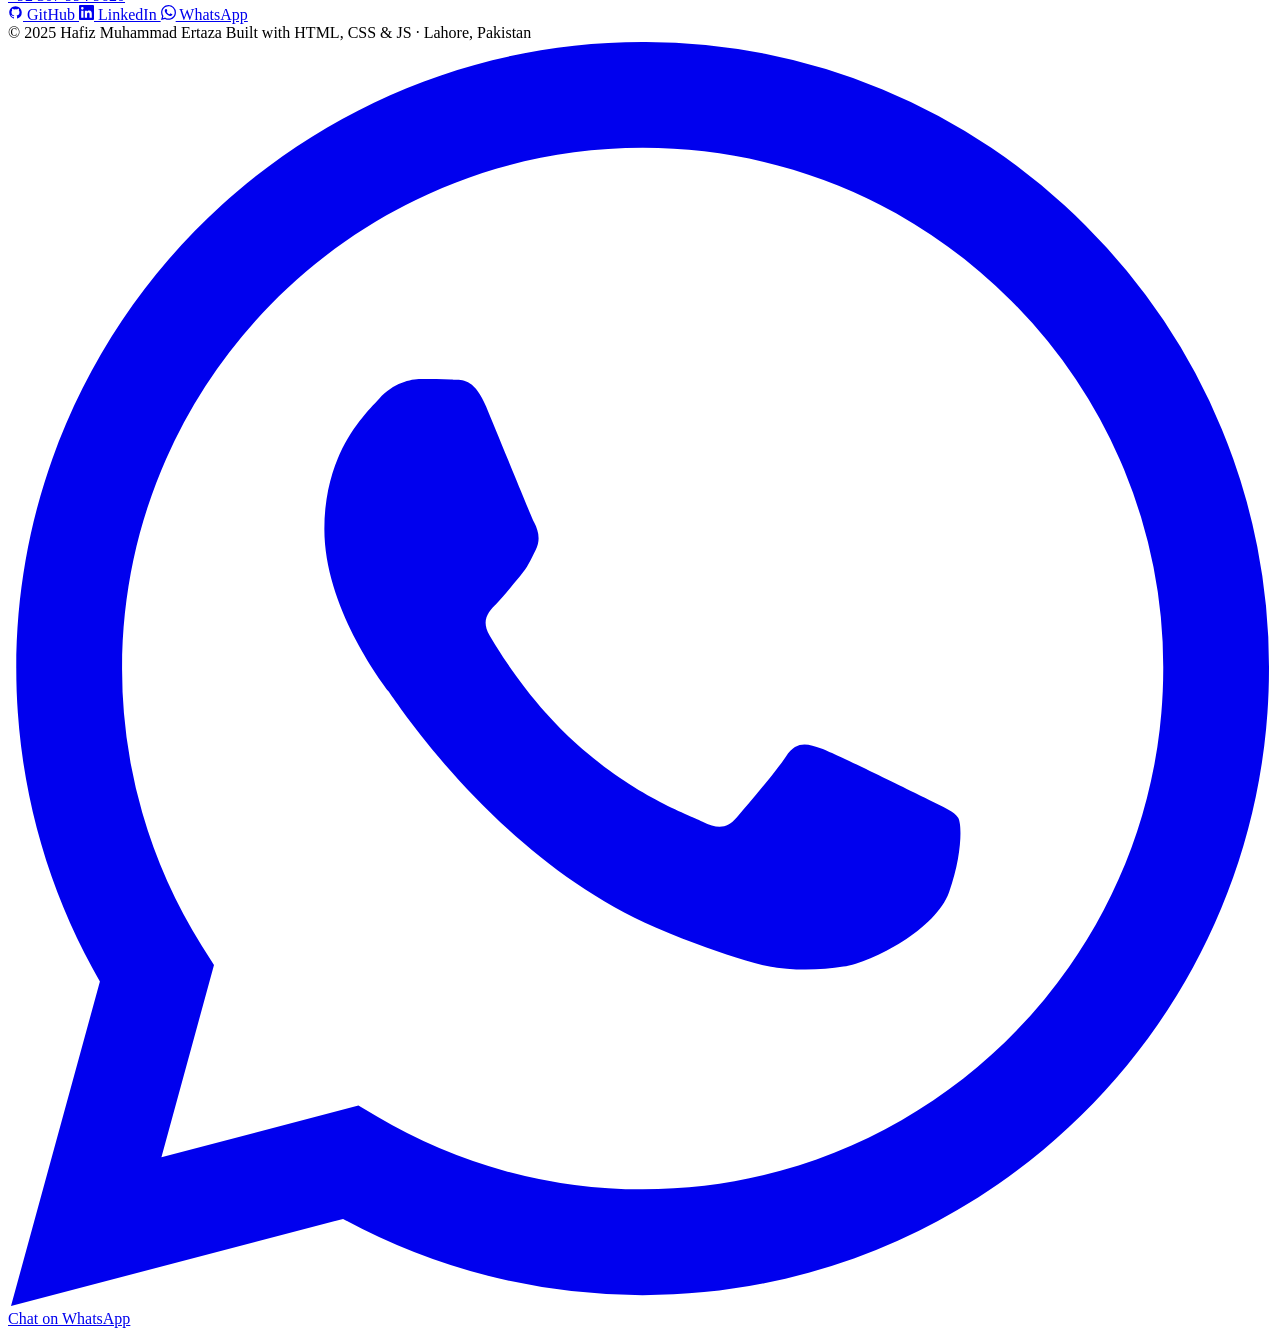
==== commit 3191ccfe: "Initial commit: update  portfolio website" ====
--- a/index.html
+++ b/index.html
@@ -1,784 +1,453 @@
 <!DOCTYPE html>
 <html lang="en">
 <head>
-<meta charset="UTF-8"/>
-<meta name="viewport" content="width=device-width, initial-scale=1.0"/>
-<title>Hafiz Muhammad Ertaza — Developer</title>
-<link href="https://fonts.googleapis.com/css2?family=Syne:wght@400;500;600;700;800&family=DM+Sans:ital,wght@0,300;0,400;0,500;1,300&display=swap" rel="stylesheet"/>
-<style>
-  *, *::before, *::after { margin: 0; padding: 0; box-sizing: border-box; }
-
-  :root {
-    --bg: #0a0a0f;
-    --bg2: #111118;
-    --bg3: #18181f;
-    --accent: #6c63ff;
-    --accent2: #ff6584;
-    --accent3: #43e97b;
-    --text: #f0f0f5;
-    --muted: #7b7b99;
-    --border: rgba(255,255,255,0.07);
-    --card: rgba(255,255,255,0.04);
-    --font-head: 'Syne', sans-serif;
-    --font-body: 'DM Sans', sans-serif;
-  }
-
-  html { scroll-behavior: smooth; }
-
-  body {
-    background: var(--bg);
-    color: var(--text);
-    font-family: var(--font-body);
-    font-size: 16px;
-    line-height: 1.7;
-    overflow-x: hidden;
-  }
-
-  /* ── NOISE TEXTURE OVERLAY ── */
-  body::before {
-    content: '';
-    position: fixed;
-    inset: 0;
-    background-image: url("data:image/svg+xml,%3Csvg viewBox='0 0 256 256' xmlns='http://www.w3.org/2000/svg'%3E%3Cfilter id='noise'%3E%3CfeTurbulence type='fractalNoise' baseFrequency='0.9' numOctaves='4' stitchTiles='stitch'/%3E%3C/filter%3E%3Crect width='100%25' height='100%25' filter='url(%23noise)' opacity='0.04'/%3E%3C/svg%3E");
-    pointer-events: none;
-    z-index: 999;
-    opacity: 0.4;
-  }
-
-  /* ── NAV ── */
-  nav {
-    position: fixed;
-    top: 0; left: 0; right: 0;
-    z-index: 100;
-    display: flex;
-    align-items: center;
-    justify-content: space-between;
-    padding: 1.2rem 4rem;
-    border-bottom: 1px solid var(--border);
-    background: rgba(10,10,15,0.85);
-    backdrop-filter: blur(16px);
-  }
-
-  .nav-logo {
-    font-family: var(--font-head);
-    font-weight: 800;
-    font-size: 1.1rem;
-    letter-spacing: -0.02em;
-    color: var(--text);
-    text-decoration: none;
-  }
-
-  .nav-logo span { color: var(--accent); }
-
-  .nav-links { display: flex; gap: 2.5rem; list-style: none; }
-  .nav-links a {
-    font-size: 0.875rem;
-    font-weight: 500;
-    color: var(--muted);
-    text-decoration: none;
-    letter-spacing: 0.03em;
-    transition: color 0.2s;
-  }
-  .nav-links a:hover { color: var(--text); }
-
-  /* ── HERO ── */
-  #hero {
-    min-height: 100vh;
-    display: flex;
-    align-items: center;
-    padding: 7rem 4rem 4rem;
-    position: relative;
-    overflow: hidden;
-  }
-
-  .hero-glow {
-    position: absolute;
-    width: 600px; height: 600px;
-    border-radius: 50%;
-    background: radial-gradient(circle, rgba(108,99,255,0.15) 0%, transparent 70%);
-    top: -100px; right: -100px;
-    pointer-events: none;
-  }
-
-  .hero-glow2 {
-    position: absolute;
-    width: 400px; height: 400px;
-    border-radius: 50%;
-    background: radial-gradient(circle, rgba(67,233,123,0.08) 0%, transparent 70%);
-    bottom: 0; left: 200px;
-    pointer-events: none;
-  }
-
-  .hero-content { max-width: 780px; position: relative; z-index: 1; }
-
-  .hero-tag {
-    display: inline-flex;
-    align-items: center;
-    gap: 8px;
-    font-size: 0.8rem;
-    font-weight: 500;
-    letter-spacing: 0.1em;
-    text-transform: uppercase;
-    color: var(--accent3);
-    border: 1px solid rgba(67,233,123,0.25);
-    background: rgba(67,233,123,0.06);
-    padding: 6px 14px;
-    border-radius: 99px;
-    margin-bottom: 2rem;
-    animation: fadeUp 0.6s ease both;
-  }
-
-  .hero-tag::before {
-    content: '';
-    width: 6px; height: 6px;
-    border-radius: 50%;
-    background: var(--accent3);
-    animation: pulse 2s infinite;
-  }
-
-  @keyframes pulse {
-    0%, 100% { opacity: 1; transform: scale(1); }
-    50% { opacity: 0.4; transform: scale(0.8); }
-  }
-
-  h1 {
-    font-family: var(--font-head);
-    font-size: clamp(3rem, 7vw, 5.5rem);
-    font-weight: 800;
-    line-height: 1.05;
-    letter-spacing: -0.03em;
-    margin-bottom: 1.5rem;
-    animation: fadeUp 0.7s 0.1s ease both;
-  }
-
-  h1 .line2 { color: var(--accent); }
-
-  .hero-desc {
-    font-size: 1.15rem;
-    color: var(--muted);
-    max-width: 520px;
-    margin-bottom: 2.5rem;
-    font-weight: 300;
-    animation: fadeUp 0.7s 0.2s ease both;
-  }
-
-  .hero-cta {
-    display: flex;
-    gap: 1rem;
-    flex-wrap: wrap;
-    animation: fadeUp 0.7s 0.3s ease both;
-  }
-
-  .btn-primary {
-    display: inline-flex;
-    align-items: center;
-    gap: 8px;
-    background: var(--accent);
-    color: #fff;
-    padding: 0.85rem 1.8rem;
-    border-radius: 8px;
-    text-decoration: none;
-    font-weight: 500;
-    font-size: 0.9rem;
-    letter-spacing: 0.02em;
-    transition: all 0.2s;
-  }
-
-  .btn-primary:hover { background: #7c74ff; transform: translateY(-2px); }
-
-  .btn-outline {
-    display: inline-flex;
-    align-items: center;
-    gap: 8px;
-    border: 1px solid var(--border);
-    color: var(--text);
-    padding: 0.85rem 1.8rem;
-    border-radius: 8px;
-    text-decoration: none;
-    font-weight: 500;
-    font-size: 0.9rem;
-    background: var(--card);
-    transition: all 0.2s;
-  }
-
-  .btn-outline:hover { border-color: var(--accent); color: var(--accent); transform: translateY(-2px); }
-
-  /* ── SECTION BASE ── */
-  section { padding: 6rem 4rem; }
-  .section-label {
-    font-size: 0.75rem;
-    font-weight: 600;
-    letter-spacing: 0.15em;
-    text-transform: uppercase;
-    color: var(--accent);
-    margin-bottom: 0.75rem;
-  }
-  .section-title {
-    font-family: var(--font-head);
-    font-size: clamp(2rem, 4vw, 3rem);
-    font-weight: 700;
-    letter-spacing: -0.02em;
-    line-height: 1.1;
-    margin-bottom: 1rem;
-  }
-  .section-sub {
-    color: var(--muted);
-    font-weight: 300;
-    max-width: 520px;
-    margin-bottom: 3.5rem;
-  }
-
-  /* ── ABOUT ── */
-  #about { background: var(--bg2); }
-
-  .about-grid {
-    display: grid;
-    grid-template-columns: 1fr 1fr;
-    gap: 4rem;
-    align-items: start;
-  }
-
-  .about-text p {
-    color: var(--muted);
-    font-weight: 300;
-    margin-bottom: 1.2rem;
-    font-size: 1.05rem;
-  }
-
-  .about-text p strong { color: var(--text); font-weight: 500; }
-
-  .about-stats {
-    display: grid;
-    grid-template-columns: 1fr 1fr;
-    gap: 1rem;
-  }
-
-  .stat-card {
-    background: var(--card);
-    border: 1px solid var(--border);
-    border-radius: 12px;
-    padding: 1.5rem;
-    transition: border-color 0.2s;
-  }
-
-  .stat-card:hover { border-color: rgba(108,99,255,0.4); }
-
-  .stat-num {
-    font-family: var(--font-head);
-    font-size: 2.2rem;
-    font-weight: 800;
-    color: var(--accent);
-    line-height: 1;
-    margin-bottom: 0.4rem;
-  }
-
-  .stat-label { font-size: 0.85rem; color: var(--muted); }
-
-  /* ── SKILLS ── */
-  #skills { background: var(--bg); }
-
-  .skills-grid {
-    display: grid;
-    grid-template-columns: repeat(auto-fit, minmax(280px, 1fr));
-    gap: 1.5rem;
-  }
-
-  .skill-group {
-    background: var(--card);
-    border: 1px solid var(--border);
-    border-radius: 16px;
-    padding: 1.75rem;
-    transition: all 0.2s;
-    position: relative;
-    overflow: hidden;
-  }
-
-  .skill-group::before {
-    content: '';
-    position: absolute;
-    top: 0; left: 0; right: 0;
-    height: 2px;
-    border-radius: 16px 16px 0 0;
-  }
-
-  .skill-group.purple::before { background: var(--accent); }
-  .skill-group.green::before { background: var(--accent3); }
-  .skill-group.pink::before { background: var(--accent2); }
-
-  .skill-group:hover { border-color: rgba(108,99,255,0.3); transform: translateY(-3px); }
-
-  .skill-group-icon {
-    font-size: 1.5rem;
-    margin-bottom: 1rem;
-  }
-
-  .skill-group h3 {
-    font-family: var(--font-head);
-    font-size: 1rem;
-    font-weight: 700;
-    margin-bottom: 1.2rem;
-    letter-spacing: -0.01em;
-  }
-
-  .skill-tags { display: flex; flex-wrap: wrap; gap: 8px; }
-
-  .skill-tag {
-    font-size: 0.78rem;
-    font-weight: 500;
-    padding: 5px 12px;
-    border-radius: 99px;
-    border: 1px solid var(--border);
-    color: var(--muted);
-    background: rgba(255,255,255,0.03);
-    letter-spacing: 0.02em;
-  }
-
-  /* ── PROJECTS ── */
-  #projects { background: var(--bg2); }
-
-  .projects-grid {
-    display: grid;
-    grid-template-columns: repeat(auto-fit, minmax(320px, 1fr));
-    gap: 1.5rem;
-  }
-
-  .project-card {
-    background: var(--bg3);
-    border: 1px solid var(--border);
-    border-radius: 16px;
-    padding: 2rem;
-    display: flex;
-    flex-direction: column;
-    gap: 1rem;
-    transition: all 0.25s;
-    position: relative;
-    overflow: hidden;
-  }
-
-  .project-card:hover {
-    border-color: rgba(108,99,255,0.4);
-    transform: translateY(-4px);
-    box-shadow: 0 20px 40px rgba(0,0,0,0.3);
-  }
-
-  .project-number {
-    font-family: var(--font-head);
-    font-size: 0.7rem;
-    font-weight: 700;
-    letter-spacing: 0.1em;
-    color: var(--accent);
-    opacity: 0.6;
-  }
-
-  .project-card h3 {
-    font-family: var(--font-head);
-    font-size: 1.15rem;
-    font-weight: 700;
-    letter-spacing: -0.01em;
-  }
-
-  .project-desc {
-    font-size: 0.9rem;
-    color: var(--muted);
-    font-weight: 300;
-    flex: 1;
-  }
-
-  .project-techs { display: flex; flex-wrap: wrap; gap: 6px; }
-
-  .tech-pill {
-    font-size: 0.72rem;
-    font-weight: 500;
-    padding: 3px 10px;
-    border-radius: 99px;
-    background: rgba(108,99,255,0.12);
-    color: var(--accent);
-    border: 1px solid rgba(108,99,255,0.2);
-  }
-
-  .project-links { display: flex; gap: 1rem; padding-top: 0.5rem; border-top: 1px solid var(--border); }
-
-  .project-link {
-    font-size: 0.82rem;
-    font-weight: 500;
-    color: var(--muted);
-    text-decoration: none;
-    display: flex;
-    align-items: center;
-    gap: 5px;
-    transition: color 0.2s;
-  }
-
-  .project-link:hover { color: var(--accent); }
-
-  .badge-wip {
-    position: absolute;
-    top: 1.5rem; right: 1.5rem;
-    font-size: 0.65rem;
-    font-weight: 600;
-    letter-spacing: 0.08em;
-    text-transform: uppercase;
-    padding: 3px 9px;
-    border-radius: 99px;
-    background: rgba(67,233,123,0.1);
-    color: var(--accent3);
-    border: 1px solid rgba(67,233,123,0.2);
-  }
-
-  /* ── CONTACT ── */
-  #contact { background: var(--bg); text-align: center; }
-
-  .contact-inner { max-width: 600px; margin: 0 auto; }
-
-  .contact-email {
-    display: inline-block;
-    font-family: var(--font-head);
-    font-size: clamp(1.3rem, 3vw, 2rem);
-    font-weight: 700;
-    color: var(--accent);
-    text-decoration: none;
-    letter-spacing: -0.02em;
-    margin: 1.5rem 0 2.5rem;
-    border-bottom: 2px solid rgba(108,99,255,0.3);
-    padding-bottom: 4px;
-    transition: border-color 0.2s;
-  }
-
-  .contact-email:hover { border-color: var(--accent); }
-
-  .social-links { display: flex; justify-content: center; gap: 1.5rem; }
-
-  .social-link {
-    display: flex;
-    align-items: center;
-    gap: 8px;
-    font-size: 0.875rem;
-    font-weight: 500;
-    color: var(--muted);
-    text-decoration: none;
-    padding: 0.6rem 1.2rem;
-    border: 1px solid var(--border);
-    border-radius: 8px;
-    background: var(--card);
-    transition: all 0.2s;
-  }
-
-  .social-link:hover { color: var(--text); border-color: var(--accent); transform: translateY(-2px); }
-
-  /* ── FOOTER ── */
-  footer {
-    border-top: 1px solid var(--border);
-    padding: 2rem 4rem;
-    display: flex;
-    justify-content: space-between;
-    align-items: center;
-    font-size: 0.82rem;
-    color: var(--muted);
-  }
-
-  /* ── ANIMATIONS ── */
-  @keyframes fadeUp {
-    from { opacity: 0; transform: translateY(24px); }
-    to { opacity: 1; transform: translateY(0); }
-  }
-
-  .reveal {
-    opacity: 0;
-    transform: translateY(30px);
-    transition: opacity 0.6s ease, transform 0.6s ease;
-  }
-
-  .reveal.visible {
-    opacity: 1;
-    transform: translateY(0);
-  }
-
-  /* ── RESPONSIVE ── */
-  @media (max-width: 768px) {
-    nav { padding: 1rem 1.5rem; }
-    .nav-links { display: none; }
-    section, #hero { padding: 5rem 1.5rem 3rem; }
-    .about-grid { grid-template-columns: 1fr; gap: 2rem; }
-    footer { flex-direction: column; gap: 0.5rem; text-align: center; }
-  }
-</style>
+  <meta charset="UTF-8" />
+  <meta name="viewport" content="width=device-width, initial-scale=1.0" />
+  <meta name="description" content="Hafiz Muhammad Ertaza — CS Graduate & Developer from Lahore, Pakistan. Building cross-platform apps, web experiences, and AI-powered tools." />
+  <title>Hafiz Muhammad Ertaza — Developer</title>
+  <link rel="stylesheet" href="style.css" />
 </head>
 <body>
 
-<!-- NAV -->
-<nav>
-  <a href="#hero" class="nav-logo">H.M.<span>Ertaza</span></a>
-  <ul class="nav-links">
-    <li><a href="#about">About</a></li>
-    <li><a href="#skills">Skills</a></li>
-    <li><a href="#projects">Projects</a></li>
-    <li><a href="#contact">Contact</a></li>
-  </ul>
-</nav>
-
-<!-- HERO -->
-<section id="hero">
-  <div class="hero-glow"></div>
-  <div class="hero-glow2"></div>
-  <div class="hero-content">
-    <div class="hero-tag">Open to internships &amp; junior roles</div>
-    <h1>
-      Hafiz Muhammad<br/>
-      <span class="line2">Ertaza.</span>
-    </h1>
-    <p class="hero-desc">
-      Final-year CS student building cross-platform apps, web experiences,
-      and AI-powered tools. Based in Lahore, Pakistan.
+  <!-- ═══ NAVIGATION ═══ -->
+  <nav>
+    <a href="#hero" class="nav-logo">H.M.<span>Ertaza</span></a>
+    <ul class="nav-links">
+      <li><a href="#about">About</a></li>
+      <li><a href="#skills">Skills</a></li>
+      <li><a href="#projects">Projects</a></li>
+      <li><a href="#contact">Contact</a></li>
+    </ul>
+    <a href="mailto:muhammadertaza620@gmail.com" class="nav-cta">Hire Me</a>
+  </nav>
+
+  <!-- ═══ HERO ═══ -->
+  <section id="hero">
+    <div class="hero-orb hero-orb-1"></div>
+    <div class="hero-orb hero-orb-2"></div>
+    <div class="hero-orb hero-orb-3"></div>
+    <div class="hero-grid"></div>
+
+    <div class="hero-inner">
+      <!-- Left: Text content -->
+      <div class="hero-content">
+        <div class="hero-badge">
+          <span class="hero-badge-dot"></span>
+          Open to internships &amp; junior roles
+        </div>
+
+        <h1 class="hero-headline">
+          <span class="name-first">Hafiz Muhammad</span>
+          <span class="name-last">Ertaza.</span>
+        </h1>
+
+        <p class="hero-meta">
+          <span>CS Graduate</span>
+          <span class="hero-meta-sep">/</span>
+          Punjab University, Gujranwala
+          <span class="hero-meta-sep">/</span>
+          Lahore, Pakistan
+        </p>
+
+        <p class="hero-desc">
+          Building cross-platform mobile apps, modern web experiences,
+          and AI-powered tools. Focused on clean code and real-world impact.
+        </p>
+
+        <div class="hero-cta">
+          <a href="#projects" class="btn-primary">
+            View Projects
+            <svg width="14" height="14" viewBox="0 0 24 24" fill="none" stroke="currentColor" stroke-width="2.5" stroke-linecap="round" stroke-linejoin="round">
+              <path d="M5 12h14M12 5l7 7-7 7"/>
+            </svg>
+          </a>
+          <a href="https://github.com/M-Ertaza1" target="_blank" rel="noopener" class="btn-outline">
+            <svg width="16" height="16" viewBox="0 0 24 24" fill="currentColor"><path d="M12 2C6.477 2 2 6.484 2 12.017c0 4.425 2.865 8.18 6.839 9.504.5.092.682-.217.682-.483 0-.237-.008-.868-.013-1.703-2.782.605-3.369-1.343-3.369-1.343-.454-1.158-1.11-1.466-1.11-1.466-.908-.62.069-.608.069-.608 1.003.07 1.531 1.032 1.531 1.032.892 1.53 2.341 1.088 2.91.832.092-.647.35-1.088.636-1.338-2.22-.253-4.555-1.113-4.555-4.951 0-1.093.39-1.988 1.029-2.688-.103-.253-.446-1.272.098-2.65 0 0 .84-.27 2.75 1.026A9.564 9.564 0 0112 6.844c.85.004 1.705.115 2.504.337 1.909-1.296 2.747-1.027 2.747-1.027.546 1.379.202 2.398.1 2.651.64.7 1.028 1.595 1.028 2.688 0 3.848-2.339 4.695-4.566 4.942.359.31.678.921.678 1.856 0 1.338-.012 2.419-.012 2.747 0 .268.18.58.688.482A10.019 10.019 0 0022 12.017C22 6.484 17.522 2 12 2z"/></svg>
+            GitHub
+          </a>
+          <a href="https://www.linkedin.com/in/muhammad-ertaza-a7760428a" target="_blank" rel="noopener" class="btn-outline">
+            <svg width="16" height="16" viewBox="0 0 24 24" fill="currentColor"><path d="M20.447 20.452h-3.554v-5.569c0-1.328-.027-3.037-1.852-3.037-1.853 0-2.136 1.445-2.136 2.939v5.667H9.351V9h3.414v1.561h.046c.477-.9 1.637-1.85 3.37-1.85 3.601 0 4.267 2.37 4.267 5.455v6.286zM5.337 7.433a2.062 2.062 0 01-2.063-2.065 2.064 2.064 0 112.063 2.065zm1.782 13.019H3.555V9h3.564v11.452zM22.225 0H1.771C.792 0 0 .774 0 1.729v20.542C0 23.227.792 24 1.771 24h20.451C23.2 24 24 23.227 24 22.271V1.729C24 .774 23.2 0 22.222 0h.003z"/></svg>
+            LinkedIn
+          </a>
+        </div>
+      </div>
+
+      <!-- Right: Profile photo -->
+      <div class="hero-photo-wrap">
+        <div class="hero-photo-ring"></div>
+        <div class="hero-photo-ring hero-photo-ring-2"></div>
+        <div class="hero-photo">
+          <!--
+            ━━━━━━━━━━━━━━━━━━━━━━━━━━━━━━━━━━━━
+            TO ADD YOUR PHOTO:
+            Replace the <div class="hero-photo-placeholder"> block below
+            with: <img src="your-photo.jpg" alt="Hafiz Muhammad Ertaza" />
+            Place your photo file in the same folder as index.html.
+            ━━━━━━━━━━━━━━━━━━━━━━━━━━━━━━━━━━━━
+          -->
+          <div class="hero-photo-placeholder">
+            <svg viewBox="0 0 80 80" fill="none" xmlns="http://www.w3.org/2000/svg">
+              <circle cx="40" cy="30" r="16" fill="rgba(123,110,246,0.3)"/>
+              <ellipse cx="40" cy="68" rx="26" ry="18" fill="rgba(123,110,246,0.2)"/>
+              <text x="40" y="35" text-anchor="middle" fill="rgba(123,110,246,0.9)" font-size="13" font-family="Outfit,sans-serif" font-weight="700">HME</text>
+            </svg>
+            <span>Add Your Photo</span>
+          </div>
+        </div>
+        <!-- Floating accent chips -->
+        <div class="hero-chip hero-chip-1">
+          <span>📱</span> .NET MAUI
+        </div>
+        <div class="hero-chip hero-chip-2">
+          <span>🤖</span> AI / ML
+        </div>
+        <div class="hero-chip hero-chip-3">
+          <span>🌐</span> Web Dev
+        </div>
+      </div>
+    </div>
+
+    <div class="hero-scroll">
+      <span class="hero-scroll-line"></span>
+      SCROLL
+    </div>
+  </section>
+
+  <!-- ═══ ABOUT ═══ -->
+  <section id="about">
+    <div class="section-eyebrow">Who I am</div>
+    <h2 class="section-title">About Me</h2>
+
+    <div class="about-layout reveal">
+      <div class="about-text">
+        <p>
+          I'm a <strong>final-year Computer Science student</strong> at Punjab University,
+          Gujranwala Campus (2022–2026), passionate about building software that solves real problems
+          and creates genuine value for users.
+        </p>
+        <p>
+          My primary focus is <strong>.NET MAUI</strong> for cross-platform mobile development,
+          <strong>modern web development</strong> with HTML, CSS &amp; JavaScript, and
+          <strong>Python</strong> for scripting and AI-driven projects.
+        </p>
+        <p>
+          I believe in writing clean, maintainable code and delivering work that goes beyond
+          the bare requirements — from thoughtful UI design to solid backend logic.
+        </p>
+        <div class="about-highlight">
+          <strong>Final Year Project:</strong> An AI-based body measurement app using
+          ML Kit pose detection to estimate body dimensions through a smartphone camera,
+          providing clothing size recommendations with PKR pricing.
+        </div>
+      </div>
+
+      <div class="about-right">
+        <div class="stat-card">
+          <div class="stat-icon">🎓</div>
+          <div>
+            <div class="stat-num">2026</div>
+            <div class="stat-label">CS Graduate, Punjab University</div>
+          </div>
+        </div>
+        <div class="stat-card">
+          <div class="stat-icon">🗂️</div>
+          <div>
+            <div class="stat-num">6+</div>
+            <div class="stat-label">Projects built &amp; published</div>
+          </div>
+        </div>
+        <div class="stat-card">
+          <div class="stat-icon">⚙️</div>
+          <div>
+            <div class="stat-num">3</div>
+            <div class="stat-label">Core tech stacks</div>
+          </div>
+        </div>
+        <div class="stat-card">
+          <div class="stat-icon">📍</div>
+          <div>
+            <div class="stat-num">Lahore</div>
+            <div class="stat-label">Based in Pakistan · Available remotely</div>
+          </div>
+        </div>
+      </div>
+    </div>
+  </section>
+
+  <!-- ═══ SKILLS ═══ -->
+  <section id="skills">
+    <div class="section-eyebrow">What I work with</div>
+    <h2 class="section-title">Skills &amp; Technologies</h2>
+    <p class="section-sub">
+      Technologies I use to build things — from mobile apps to web interfaces and Python automation.
     </p>
-    <div class="hero-cta">
-      <a href="#projects" class="btn-primary">
-        View Projects
-        <svg width="14" height="14" viewBox="0 0 24 24" fill="none" stroke="currentColor" stroke-width="2.5"><path d="M5 12h14M12 5l7 7-7 7"/></svg>
-      </a>
-      <a href="https://github.com/M-Ertaza1" target="_blank" class="btn-outline">
-        <svg width="16" height="16" viewBox="0 0 24 24" fill="currentColor"><path d="M12 2C6.477 2 2 6.484 2 12.017c0 4.425 2.865 8.18 6.839 9.504.5.092.682-.217.682-.483 0-.237-.008-.868-.013-1.703-2.782.605-3.369-1.343-3.369-1.343-.454-1.158-1.11-1.466-1.11-1.466-.908-.62.069-.608.069-.608 1.003.07 1.531 1.032 1.531 1.032.892 1.53 2.341 1.088 2.91.832.092-.647.35-1.088.636-1.338-2.22-.253-4.555-1.113-4.555-4.951 0-1.093.39-1.988 1.029-2.688-.103-.253-.446-1.272.098-2.65 0 0 .84-.27 2.75 1.026A9.564 9.564 0 0112 6.844c.85.004 1.705.115 2.504.337 1.909-1.296 2.747-1.027 2.747-1.027.546 1.379.202 2.398.1 2.651.64.7 1.028 1.595 1.028 2.688 0 3.848-2.339 4.695-4.566 4.942.359.31.678.921.678 1.856 0 1.338-.012 2.419-.012 2.747 0 .268.18.58.688.482A10.019 10.019 0 0022 12.017C22 6.484 17.522 2 12 2z"/></svg>
-        GitHub
-      </a>
-    </div>
-  </div>
-</section>
-
-<!-- ABOUT -->
-<section id="about">
-  <div class="section-label">Who I am</div>
-  <h2 class="section-title">About Me</h2>
-  <div class="about-grid reveal">
-    <div class="about-text">
-      <p>I'm a <strong>final-year Computer Science student</strong> at Punjab University, Gujranwala Campus (2022–2026), passionate about building software that solves real problems.</p>
-      <p>My focus is on <strong>.NET MAUI</strong> for cross-platform mobile apps, <strong>web development</strong> with modern HTML/CSS/JS, and <strong>Python</strong> for scripting and AI projects.</p>
-      <p>My Final Year Project is an <strong>AI-Based Body Measurement App</strong> — using ML Kit pose detection to measure body dimensions through a smartphone camera, with recommendations for clothing sizes.</p>
-      <p>Outside of code, I'm a <strong>Hafiz-e-Quran</strong> — having memorized the entire Holy Quran. A discipline that taught me patience, precision, and the value of consistent practice.</p>
-    </div>
-    <div class="about-stats">
-      <div class="stat-card">
-        <div class="stat-num">4+</div>
-        <div class="stat-label">Years of CS study</div>
-      </div>
-      <div class="stat-card">
-        <div class="stat-num">6+</div>
-        <div class="stat-label">Projects building</div>
-      </div>
-      <div class="stat-card">
-        <div class="stat-num">3</div>
-        <div class="stat-label">Tech stacks</div>
-      </div>
-      <div class="stat-card">
-        <div class="stat-num">🕌</div>
-        <div class="stat-label">Hafiz-e-Quran</div>
-      </div>
-    </div>
-  </div>
-</section>
-
-<!-- SKILLS -->
-<section id="skills">
-  <div class="section-label">What I work with</div>
-  <h2 class="section-title">Skills</h2>
-  <p class="section-sub">Technologies I use to build things — from mobile apps to web interfaces and Python scripts.</p>
-  <div class="skills-grid reveal">
-    <div class="skill-group purple">
-      <div class="skill-group-icon">📱</div>
-      <h3>App Development</h3>
-      <div class="skill-tags">
-        <span class="skill-tag">.NET MAUI</span>
-        <span class="skill-tag">C#</span>
-        <span class="skill-tag">Flutter</span>
-        <span class="skill-tag">Dart</span>
-        <span class="skill-tag">Riverpod</span>
-        <span class="skill-tag">GoRouter</span>
-      </div>
-    </div>
-    <div class="skill-group green">
-      <div class="skill-group-icon">🌐</div>
-      <h3>Web Development</h3>
-      <div class="skill-tags">
-        <span class="skill-tag">HTML5</span>
-        <span class="skill-tag">CSS3</span>
-        <span class="skill-tag">JavaScript</span>
-        <span class="skill-tag">Bootstrap</span>
-        <span class="skill-tag">Responsive Design</span>
-      </div>
-    </div>
-    <div class="skill-group pink">
-      <div class="skill-group-icon">🐍</div>
-      <h3>Python & AI</h3>
-      <div class="skill-tags">
-        <span class="skill-tag">Python</span>
-        <span class="skill-tag">ML Kit</span>
-        <span class="skill-tag">Pose Detection</span>
-        <span class="skill-tag">OpenAI API</span>
-        <span class="skill-tag">ETL Pipelines</span>
-      </div>
-    </div>
-    <div class="skill-group purple">
-      <div class="skill-group-icon">🛠️</div>
-      <h3>Tools & Other</h3>
-      <div class="skill-tags">
-        <span class="skill-tag">Git</span>
-        <span class="skill-tag">GitHub</span>
-        <span class="skill-tag">PostgreSQL</span>
-        <span class="skill-tag">Firebase</span>
-        <span class="skill-tag">Docker</span>
-        <span class="skill-tag">Prisma</span>
-      </div>
-    </div>
-  </div>
-</section>
-
-<!-- PROJECTS -->
-<section id="projects">
-  <div class="section-label">What I've built</div>
-  <h2 class="section-title">Projects</h2>
-  <p class="section-sub">A collection of real projects — each one on GitHub with full source code.</p>
-  <div class="projects-grid reveal">
-
-    <div class="project-card">
-      <div class="badge-wip">FYP</div>
-      <div class="project-number">01</div>
-      <h3>AI Body Measurement App</h3>
-      <p class="project-desc">Estimates body measurements from a live smartphone camera using ML Kit pose detection. Recommends clothing sizes (Pant Shirt & Shalwar Qameez) with PKR pricing.</p>
-      <div class="project-techs">
-        <span class="tech-pill">Flutter</span>
-        <span class="tech-pill">ML Kit</span>
-        <span class="tech-pill">Riverpod</span>
-        <span class="tech-pill">Firebase</span>
-      </div>
-      <div class="project-links">
-        <a href="https://github.com/M-Ertaza1" target="_blank" class="project-link">
-          <svg width="13" height="13" viewBox="0 0 24 24" fill="currentColor"><path d="M12 2C6.477 2 2 6.484 2 12.017c0 4.425 2.865 8.18 6.839 9.504.5.092.682-.217.682-.483 0-.237-.008-.868-.013-1.703-2.782.605-3.369-1.343-3.369-1.343-.454-1.158-1.11-1.466-1.11-1.466-.908-.62.069-.608.069-.608 1.003.07 1.531 1.032 1.531 1.032.892 1.53 2.341 1.088 2.91.832.092-.647.35-1.088.636-1.338-2.22-.253-4.555-1.113-4.555-4.951 0-1.093.39-1.988 1.029-2.688-.103-.253-.446-1.272.098-2.65 0 0 .84-.27 2.75 1.026A9.564 9.564 0 0112 6.844c.85.004 1.705.115 2.504.337 1.909-1.296 2.747-1.027 2.747-1.027.546 1.379.202 2.398.1 2.651.64.7 1.028 1.595 1.028 2.688 0 3.848-2.339 4.695-4.566 4.942.359.31.678.921.678 1.856 0 1.338-.012 2.419-.012 2.747 0 .268.18.58.688.482A10.019 10.019 0 0022 12.017C22 6.484 17.522 2 12 2z"/></svg>
-          Source Code
+
+    <div class="skills-grid reveal">
+      <div class="skill-card purple">
+        <div class="skill-card-bar"></div>
+        <span class="skill-card-icon">📱</span>
+        <h3>App Development</h3>
+        <div class="skill-tags">
+          <span class="skill-tag">.NET MAUI</span>
+          <span class="skill-tag">C#</span>
+          <span class="skill-tag">XAML</span>
+          <span class="skill-tag">Flutter</span>
+        </div>
+      </div>
+      <div class="skill-card green">
+        <div class="skill-card-bar"></div>
+        <span class="skill-card-icon">🌐</span>
+        <h3>Web Development</h3>
+        <div class="skill-tags">
+          <span class="skill-tag">HTML5</span>
+          <span class="skill-tag">CSS3</span>
+          <span class="skill-tag">JavaScript</span>
+          <span class="skill-tag">Bootstrap</span>
+          <span class="skill-tag">Responsive Design</span>
+        </div>
+      </div>
+      <div class="skill-card pink">
+        <div class="skill-card-bar"></div>
+        <span class="skill-card-icon">🐍</span>
+        <h3>Python &amp; AI</h3>
+        <div class="skill-tags">
+          <span class="skill-tag">Python</span>
+          <span class="skill-tag">ML Kit</span>
+          <span class="skill-tag">Pose Detection</span>
+          <span class="skill-tag">OpenAI API</span>
+          <span class="skill-tag">NLP</span>
+        </div>
+      </div>
+      <div class="skill-card purple">
+        <div class="skill-card-bar"></div>
+        <span class="skill-card-icon">🛠️</span>
+        <h3>Tools &amp; Infrastructure</h3>
+        <div class="skill-tags">
+          <span class="skill-tag">Git</span>
+          <span class="skill-tag">GitHub</span>
+          <span class="skill-tag">Firebase</span>
+          <span class="skill-tag">PostgreSQL</span>
+          <span class="skill-tag">Docker</span>
+        </div>
+      </div>
+    </div>
+  </section>
+
+  <!-- ═══ PROJECTS ═══ -->
+  <section id="projects">
+    <div class="section-eyebrow">What I've built</div>
+    <h2 class="section-title">Projects</h2>
+    <p class="section-sub">
+      A collection of real-world projects — each available on GitHub with full source code.
+    </p>
+
+    <div class="projects-grid reveal">
+
+      <div class="project-card">
+        <span class="project-badge">FYP</span>
+        <div class="project-number">01</div>
+        <h3>AI Body Measurement App</h3>
+        <p class="project-desc">Estimates body measurements from a live smartphone camera using ML Kit pose detection. Recommends clothing sizes (Pant Shirt &amp; Shalwar Qameez) with PKR pricing and supports multi-user profiles.</p>
+        <div class="project-techs">
+          <span class="tech-pill">Flutter</span>
+          <span class="tech-pill">ML Kit</span>
+          <span class="tech-pill">Riverpod</span>
+          <span class="tech-pill">Firebase</span>
+        </div>
+        <div class="project-divider"></div>
+        <div class="project-links">
+          <a href="https://github.com/M-Ertaza1" target="_blank" rel="noopener" class="project-link">
+            <svg width="13" height="13" viewBox="0 0 24 24" fill="currentColor"><path d="M12 2C6.477 2 2 6.484 2 12.017c0 4.425 2.865 8.18 6.839 9.504.5.092.682-.217.682-.483 0-.237-.008-.868-.013-1.703-2.782.605-3.369-1.343-3.369-1.343-.454-1.158-1.11-1.466-1.11-1.466-.908-.62.069-.608.069-.608 1.003.07 1.531 1.032 1.531 1.032.892 1.53 2.341 1.088 2.91.832.092-.647.35-1.088.636-1.338-2.22-.253-4.555-1.113-4.555-4.951 0-1.093.39-1.988 1.029-2.688-.103-.253-.446-1.272.098-2.65 0 0 .84-.27 2.75 1.026A9.564 9.564 0 0112 6.844c.85.004 1.705.115 2.504.337 1.909-1.296 2.747-1.027 2.747-1.027.546 1.379.202 2.398.1 2.651.64.7 1.028 1.595 1.028 2.688 0 3.848-2.339 4.695-4.566 4.942.359.31.678.921.678 1.856 0 1.338-.012 2.419-.012 2.747 0 .268.18.58.688.482A10.019 10.019 0 0022 12.017C22 6.484 17.522 2 12 2z"/></svg>
+            Source Code
+          </a>
+        </div>
+      </div>
+
+      <div class="project-card">
+        <div class="project-number">02</div>
+        <h3>Personal Portfolio Website</h3>
+        <p class="project-desc">This site — a dark-themed developer portfolio built with pure HTML, CSS, and JavaScript. Fully responsive with scroll-triggered animations, modular CSS architecture, and zero dependencies.</p>
+        <div class="project-techs">
+          <span class="tech-pill">HTML5</span>
+          <span class="tech-pill">CSS3</span>
+          <span class="tech-pill">JavaScript</span>
+        </div>
+        <div class="project-divider"></div>
+        <div class="project-links">
+          <a href="https://github.com/M-Ertaza1" target="_blank" rel="noopener" class="project-link">
+            <svg width="13" height="13" viewBox="0 0 24 24" fill="currentColor"><path d="M12 2C6.477 2 2 6.484 2 12.017c0 4.425 2.865 8.18 6.839 9.504.5.092.682-.217.682-.483 0-.237-.008-.868-.013-1.703-2.782.605-3.369-1.343-3.369-1.343-.454-1.158-1.11-1.466-1.11-1.466-.908-.62.069-.608.069-.608 1.003.07 1.531 1.032 1.531 1.032.892 1.53 2.341 1.088 2.91.832.092-.647.35-1.088.636-1.338-2.22-.253-4.555-1.113-4.555-4.951 0-1.093.39-1.988 1.029-2.688-.103-.253-.446-1.272.098-2.65 0 0 .84-.27 2.75 1.026A9.564 9.564 0 0112 6.844c.85.004 1.705.115 2.504.337 1.909-1.296 2.747-1.027 2.747-1.027.546 1.379.202 2.398.1 2.651.64.7 1.028 1.595 1.028 2.688 0 3.848-2.339 4.695-4.566 4.942.359.31.678.921.678 1.856 0 1.338-.012 2.419-.012 2.747 0 .268.18.58.688.482A10.019 10.019 0 0022 12.017C22 6.484 17.522 2 12 2z"/></svg>
+            Source Code
+          </a>
+        </div>
+      </div>
+
+      <div class="project-card">
+        <div class="project-number">03</div>
+        <h3>Task Manager App</h3>
+        <p class="project-desc">Cross-platform mobile app to add, edit, complete, and delete tasks with local persistence. Built with .NET MAUI — runs on both Android and iOS from a single shared codebase.</p>
+        <div class="project-techs">
+          <span class="tech-pill">.NET MAUI</span>
+          <span class="tech-pill">C#</span>
+          <span class="tech-pill">XAML</span>
+        </div>
+        <div class="project-divider"></div>
+        <div class="project-links">
+          <a href="https://github.com/M-Ertaza1" target="_blank" rel="noopener" class="project-link">
+            <svg width="13" height="13" viewBox="0 0 24 24" fill="currentColor"><path d="M12 2C6.477 2 2 6.484 2 12.017c0 4.425 2.865 8.18 6.839 9.504.5.092.682-.217.682-.483 0-.237-.008-.868-.013-1.703-2.782.605-3.369-1.343-3.369-1.343-.454-1.158-1.11-1.466-1.11-1.466-.908-.62.069-.608.069-.608 1.003.07 1.531 1.032 1.531 1.032.892 1.53 2.341 1.088 2.91.832.092-.647.35-1.088.636-1.338-2.22-.253-4.555-1.113-4.555-4.951 0-1.093.39-1.988 1.029-2.688-.103-.253-.446-1.272.098-2.65 0 0 .84-.27 2.75 1.026A9.564 9.564 0 0112 6.844c.85.004 1.705.115 2.504.337 1.909-1.296 2.747-1.027 2.747-1.027.546 1.379.202 2.398.1 2.651.64.7 1.028 1.595 1.028 2.688 0 3.848-2.339 4.695-4.566 4.942.359.31.678.921.678 1.856 0 1.338-.012 2.419-.012 2.747 0 .268.18.58.688.482A10.019 10.019 0 0022 12.017C22 6.484 17.522 2 12 2z"/></svg>
+            Source Code
+          </a>
+        </div>
+      </div>
+
+      <div class="project-card">
+        <div class="project-number">04</div>
+        <h3>Expense Tracker</h3>
+        <p class="project-desc">CLI-based personal finance tool to log daily income and expenses. Provides summaries, category breakdowns, and date filtering. Data persists to JSON — no external dependencies.</p>
+        <div class="project-techs">
+          <span class="tech-pill">Python</span>
+          <span class="tech-pill">JSON</span>
+          <span class="tech-pill">CLI</span>
+        </div>
+        <div class="project-divider"></div>
+        <div class="project-links">
+          <a href="https://github.com/M-Ertaza1" target="_blank" rel="noopener" class="project-link">
+            <svg width="13" height="13" viewBox="0 0 24 24" fill="currentColor"><path d="M12 2C6.477 2 2 6.484 2 12.017c0 4.425 2.865 8.18 6.839 9.504.5.092.682-.217.682-.483 0-.237-.008-.868-.013-1.703-2.782.605-3.369-1.343-3.369-1.343-.454-1.158-1.11-1.466-1.11-1.466-.908-.62.069-.608.069-.608 1.003.07 1.531 1.032 1.531 1.032.892 1.53 2.341 1.088 2.91.832.092-.647.35-1.088.636-1.338-2.22-.253-4.555-1.113-4.555-4.951 0-1.093.39-1.988 1.029-2.688-.103-.253-.446-1.272.098-2.65 0 0 .84-.27 2.75 1.026A9.564 9.564 0 0112 6.844c.85.004 1.705.115 2.504.337 1.909-1.296 2.747-1.027 2.747-1.027.546 1.379.202 2.398.1 2.651.64.7 1.028 1.595 1.028 2.688 0 3.848-2.339 4.695-4.566 4.942.359.31.678.921.678 1.856 0 1.338-.012 2.419-.012 2.747 0 .268.18.58.688.482A10.019 10.019 0 0022 12.017C22 6.484 17.522 2 12 2z"/></svg>
+            Source Code
+          </a>
+        </div>
+      </div>
+
+      <div class="project-card">
+        <div class="project-number">05</div>
+        <h3>To-Do List App</h3>
+        <p class="project-desc">Browser-based task manager with add, delete, complete, and filter features. Written in vanilla JavaScript with localStorage persistence — no frameworks, fast load, works offline.</p>
+        <div class="project-techs">
+          <span class="tech-pill">JavaScript</span>
+          <span class="tech-pill">HTML</span>
+          <span class="tech-pill">CSS</span>
+          <span class="tech-pill">localStorage</span>
+        </div>
+        <div class="project-divider"></div>
+        <div class="project-links">
+          <a href="https://github.com/M-Ertaza1" target="_blank" rel="noopener" class="project-link">
+            <svg width="13" height="13" viewBox="0 0 24 24" fill="currentColor"><path d="M12 2C6.477 2 2 6.484 2 12.017c0 4.425 2.865 8.18 6.839 9.504.5.092.682-.217.682-.483 0-.237-.008-.868-.013-1.703-2.782.605-3.369-1.343-3.369-1.343-.454-1.158-1.11-1.466-1.11-1.466-.908-.62.069-.608.069-.608 1.003.07 1.531 1.032 1.531 1.032.892 1.53 2.341 1.088 2.91.832.092-.647.35-1.088.636-1.338-2.22-.253-4.555-1.113-4.555-4.951 0-1.093.39-1.988 1.029-2.688-.103-.253-.446-1.272.098-2.65 0 0 .84-.27 2.75 1.026A9.564 9.564 0 0112 6.844c.85.004 1.705.115 2.504.337 1.909-1.296 2.747-1.027 2.747-1.027.546 1.379.202 2.398.1 2.651.64.7 1.028 1.595 1.028 2.688 0 3.848-2.339 4.695-4.566 4.942.359.31.678.921.678 1.856 0 1.338-.012 2.419-.012 2.747 0 .268.18.58.688.482A10.019 10.019 0 0022 12.017C22 6.484 17.522 2 12 2z"/></svg>
+            Source Code
+          </a>
+        </div>
+      </div>
+
+      <div class="project-card">
+        <div class="project-number">06</div>
+        <h3>AI Chatbot</h3>
+        <p class="project-desc">Python chatbot powered by the OpenAI API with FAQ-driven NLP intent matching and conversation memory. Designed to be deployable to web platforms or messaging services.</p>
+        <div class="project-techs">
+          <span class="tech-pill">Python</span>
+          <span class="tech-pill">OpenAI API</span>
+          <span class="tech-pill">NLP</span>
+        </div>
+        <div class="project-divider"></div>
+        <div class="project-links">
+          <a href="https://github.com/M-Ertaza1" target="_blank" rel="noopener" class="project-link">
+            <svg width="13" height="13" viewBox="0 0 24 24" fill="currentColor"><path d="M12 2C6.477 2 2 6.484 2 12.017c0 4.425 2.865 8.18 6.839 9.504.5.092.682-.217.682-.483 0-.237-.008-.868-.013-1.703-2.782.605-3.369-1.343-3.369-1.343-.454-1.158-1.11-1.466-1.11-1.466-.908-.62.069-.608.069-.608 1.003.07 1.531 1.032 1.531 1.032.892 1.53 2.341 1.088 2.91.832.092-.647.35-1.088.636-1.338-2.22-.253-4.555-1.113-4.555-4.951 0-1.093.39-1.988 1.029-2.688-.103-.253-.446-1.272.098-2.65 0 0 .84-.27 2.75 1.026A9.564 9.564 0 0112 6.844c.85.004 1.705.115 2.504.337 1.909-1.296 2.747-1.027 2.747-1.027.546 1.379.202 2.398.1 2.651.64.7 1.028 1.595 1.028 2.688 0 3.848-2.339 4.695-4.566 4.942.359.31.678.921.678 1.856 0 1.338-.012 2.419-.012 2.747 0 .268.18.58.688.482A10.019 10.019 0 0022 12.017C22 6.484 17.522 2 12 2z"/></svg>
+            Source Code
+          </a>
+        </div>
+      </div>
+
+    </div>
+  </section>
+
+  <!-- ═══ CONTACT ═══ -->
+  <section id="contact">
+    <div class="contact-orb"></div>
+    <div class="contact-inner reveal">
+      <div class="section-eyebrow" style="justify-content:center;">Get in touch</div>
+      <h2 class="section-title">Let's Work Together</h2>
+      <p style="color:var(--text-2); font-weight:400; margin-bottom:0.5rem;">
+        I'm open to internships, junior developer roles, and freelance projects in Pakistan or remotely.
+      </p>
+
+      <!-- Contact cards row -->
+      <div class="contact-cards">
+        <a href="mailto:muhammadertaza620@gmail.com" class="contact-card">
+          <div class="contact-card-icon">
+            <svg viewBox="0 0 24 24" fill="none" stroke="currentColor" stroke-width="2" stroke-linecap="round" stroke-linejoin="round">
+              <rect x="2" y="4" width="20" height="16" rx="2"/>
+              <path d="m22 7-8.97 5.7a1.94 1.94 0 0 1-2.06 0L2 7"/>
+            </svg>
+          </div>
+          <div class="contact-card-body">
+            <div class="contact-card-label">Email</div>
+            <div class="contact-card-value">muhammadertaza620@gmail.com</div>
+          </div>
         </a>
-      </div>
-    </div>
-
-    <div class="project-card">
-      <div class="project-number">02</div>
-      <h3>Personal Portfolio Website</h3>
-      <p class="project-desc">This website — a dark-themed developer portfolio built with pure HTML, CSS, and JavaScript. Fully responsive, with smooth scroll animations and a clean modern layout.</p>
-      <div class="project-techs">
-        <span class="tech-pill">HTML5</span>
-        <span class="tech-pill">CSS3</span>
-        <span class="tech-pill">JavaScript</span>
-      </div>
-      <div class="project-links">
-        <a href="https://github.com/M-Ertaza1" target="_blank" class="project-link">
-          <svg width="13" height="13" viewBox="0 0 24 24" fill="currentColor"><path d="M12 2C6.477 2 2 6.484 2 12.017c0 4.425 2.865 8.18 6.839 9.504.5.092.682-.217.682-.483 0-.237-.008-.868-.013-1.703-2.782.605-3.369-1.343-3.369-1.343-.454-1.158-1.11-1.466-1.11-1.466-.908-.62.069-.608.069-.608 1.003.07 1.531 1.032 1.531 1.032.892 1.53 2.341 1.088 2.91.832.092-.647.35-1.088.636-1.338-2.22-.253-4.555-1.113-4.555-4.951 0-1.093.39-1.988 1.029-2.688-.103-.253-.446-1.272.098-2.65 0 0 .84-.27 2.75 1.026A9.564 9.564 0 0112 6.844c.85.004 1.705.115 2.504.337 1.909-1.296 2.747-1.027 2.747-1.027.546 1.379.202 2.398.1 2.651.64.7 1.028 1.595 1.028 2.688 0 3.848-2.339 4.695-4.566 4.942.359.31.678.921.678 1.856 0 1.338-.012 2.419-.012 2.747 0 .268.18.58.688.482A10.019 10.019 0 0022 12.017C22 6.484 17.522 2 12 2z"/></svg>
-          Source Code
+
+        <a href="tel:+923079949620" class="contact-card">
+          <div class="contact-card-icon">
+            <svg viewBox="0 0 24 24" fill="none" stroke="currentColor" stroke-width="2" stroke-linecap="round" stroke-linejoin="round">
+              <path d="M22 16.92v3a2 2 0 0 1-2.18 2 19.79 19.79 0 0 1-8.63-3.07A19.5 19.5 0 0 1 4.5 12.13 19.79 19.79 0 0 1 1.5 3.5 2 2 0 0 1 3.49 1.3h3a2 2 0 0 1 2 1.72c.127.96.361 1.903.7 2.81a2 2 0 0 1-.45 2.11L7.09 8.91a16 16 0 0 0 6 6l1.27-1.27a2 2 0 0 1 2.11-.45c.907.339 1.85.573 2.81.7A2 2 0 0 1 22 16.92z"/>
+            </svg>
+          </div>
+          <div class="contact-card-body">
+            <div class="contact-card-label">Phone / WhatsApp</div>
+            <div class="contact-card-value">+92 307 994 9620</div>
+          </div>
         </a>
       </div>
-    </div>
-
-    <div class="project-card">
-      <div class="project-number">03</div>
-      <h3>Task Manager App</h3>
-      <p class="project-desc">Cross-platform mobile app to add, edit, and delete tasks. Built with .NET MAUI — runs on both Android and iOS from a single codebase.</p>
-      <div class="project-techs">
-        <span class="tech-pill">.NET MAUI</span>
-        <span class="tech-pill">C#</span>
-        <span class="tech-pill">XAML</span>
-      </div>
-      <div class="project-links">
-        <a href="https://github.com/M-Ertaza1" target="_blank" class="project-link">
-          <svg width="13" height="13" viewBox="0 0 24 24" fill="currentColor"><path d="M12 2C6.477 2 2 6.484 2 12.017c0 4.425 2.865 8.18 6.839 9.504.5.092.682-.217.682-.483 0-.237-.008-.868-.013-1.703-2.782.605-3.369-1.343-3.369-1.343-.454-1.158-1.11-1.466-1.11-1.466-.908-.62.069-.608.069-.608 1.003.07 1.531 1.032 1.531 1.032.892 1.53 2.341 1.088 2.91.832.092-.647.35-1.088.636-1.338-2.22-.253-4.555-1.113-4.551-4.951 0-1.093.39-1.988 1.029-2.688-.103-.253-.446-1.272.098-2.65 0 0 .84-.27 2.75 1.026A9.564 9.564 0 0112 6.844c.85.004 1.705.115 2.504.337 1.909-1.296 2.747-1.027 2.747-1.027.546 1.379.202 2.398.1 2.651.64.7 1.028 1.595 1.028 2.688 0 3.848-2.339 4.695-4.566 4.942.359.31.678.921.678 1.856 0 1.338-.012 2.419-.012 2.747 0 .268.18.58.688.482A10.019 10.019 0 0022 12.017C22 6.484 17.522 2 12 2z"/></svg>
-          Source Code
+
+      <div class="social-links">
+        <a href="https://github.com/M-Ertaza1" target="_blank" rel="noopener" class="social-link">
+          <svg width="15" height="15" viewBox="0 0 24 24" fill="currentColor"><path d="M12 2C6.477 2 2 6.484 2 12.017c0 4.425 2.865 8.18 6.839 9.504.5.092.682-.217.682-.483 0-.237-.008-.868-.013-1.703-2.782.605-3.369-1.343-3.369-1.343-.454-1.158-1.11-1.466-1.11-1.466-.908-.62.069-.608.069-.608 1.003.07 1.531 1.032 1.531 1.032.892 1.53 2.341 1.088 2.91.832.092-.647.35-1.088.636-1.338-2.22-.253-4.555-1.113-4.555-4.951 0-1.093.39-1.988 1.029-2.688-.103-.253-.446-1.272.098-2.65 0 0 .84-.27 2.75 1.026A9.564 9.564 0 0112 6.844c.85.004 1.705.115 2.504.337 1.909-1.296 2.747-1.027 2.747-1.027.546 1.379.202 2.398.1 2.651.64.7 1.028 1.595 1.028 2.688 0 3.848-2.339 4.695-4.566 4.942.359.31.678.921.678 1.856 0 1.338-.012 2.419-.012 2.747 0 .268.18.58.688.482A10.019 10.019 0 0022 12.017C22 6.484 17.522 2 12 2z"/></svg>
+          GitHub
         </a>
-      </div>
-    </div>
-
-    <div class="project-card">
-      <div class="project-number">04</div>
-      <h3>Expense Tracker (Python)</h3>
-      <p class="project-desc">CLI-based tool to track daily income and expenses. Shows summaries, category breakdowns, and saves data to JSON. Clean Python with no dependencies.</p>
-      <div class="project-techs">
-        <span class="tech-pill">Python</span>
-        <span class="tech-pill">JSON</span>
-        <span class="tech-pill">CLI</span>
-      </div>
-      <div class="project-links">
-        <a href="https://github.com/M-Ertaza1" target="_blank" class="project-link">
-          <svg width="13" height="13" viewBox="0 0 24 24" fill="currentColor"><path d="M12 2C6.477 2 2 6.484 2 12.017c0 4.425 2.865 8.18 6.839 9.504.5.092.682-.217.682-.483 0-.237-.008-.868-.013-1.703-2.782.605-3.369-1.343-3.369-1.343-.454-1.158-1.11-1.466-1.11-1.466-.908-.62.069-.608.069-.608 1.003.07 1.531 1.032 1.531 1.032.892 1.53 2.341 1.088 2.91.832.092-.647.35-1.088.636-1.338-2.22-.253-4.555-1.113-4.555-4.951 0-1.093.39-1.988 1.029-2.688-.103-.253-.446-1.272.098-2.65 0 0 .84-.27 2.75 1.026A9.564 9.564 0 0112 6.844c.85.004 1.705.115 2.504.337 1.909-1.296 2.747-1.027 2.747-1.027.546 1.379.202 2.398.1 2.651.64.7 1.028 1.595 1.028 2.688 0 3.848-2.339 4.695-4.566 4.942.359.31.678.921.678 1.856 0 1.338-.012 2.419-.012 2.747 0 .268.18.58.688.482A10.019 10.019 0 0022 12.017C22 6.484 17.522 2 12 2z"/></svg>
-          Source Code
+        <a href="https://www.linkedin.com/in/muhammad-ertaza-a7760428a" target="_blank" rel="noopener" class="social-link">
+          <svg width="15" height="15" viewBox="0 0 24 24" fill="currentColor"><path d="M20.447 20.452h-3.554v-5.569c0-1.328-.027-3.037-1.852-3.037-1.853 0-2.136 1.445-2.136 2.939v5.667H9.351V9h3.414v1.561h.046c.477-.9 1.637-1.85 3.37-1.85 3.601 0 4.267 2.37 4.267 5.455v6.286zM5.337 7.433a2.062 2.062 0 01-2.063-2.065 2.064 2.064 0 112.063 2.065zm1.782 13.019H3.555V9h3.564v11.452zM22.225 0H1.771C.792 0 0 .774 0 1.729v20.542C0 23.227.792 24 1.771 24h20.451C23.2 24 24 23.227 24 22.271V1.729C24 .774 23.2 0 22.222 0h.003z"/></svg>
+          LinkedIn
         </a>
-      </div>
-    </div>
-
-    <div class="project-card">
-      <div class="project-number">05</div>
-      <h3>To-Do List App (JavaScript)</h3>
-      <p class="project-desc">Browser-based task manager with add, delete, and complete features. No frameworks — pure vanilla JS with localStorage for persistence.</p>
-      <div class="project-techs">
-        <span class="tech-pill">JavaScript</span>
-        <span class="tech-pill">HTML</span>
-        <span class="tech-pill">CSS</span>
-        <span class="tech-pill">localStorage</span>
-      </div>
-      <div class="project-links">
-        <a href="https://github.com/M-Ertaza1" target="_blank" class="project-link">
-          <svg width="13" height="13" viewBox="0 0 24 24" fill="currentColor"><path d="M12 2C6.477 2 2 6.484 2 12.017c0 4.425 2.865 8.18 6.839 9.504.5.092.682-.217.682-.483 0-.237-.008-.868-.013-1.703-2.782.605-3.369-1.343-3.369-1.343-.454-1.158-1.11-1.466-1.11-1.466-.908-.62.069-.608.069-.608 1.003.07 1.531 1.032 1.531 1.032.892 1.53 2.341 1.088 2.91.832.092-.647.35-1.088.636-1.338-2.22-.253-4.555-1.113-4.555-4.951 0-1.093.39-1.988 1.029-2.688-.103-.253-.446-1.272.098-2.65 0 0 .84-.27 2.75 1.026A9.564 9.564 0 0112 6.844c.85.004 1.705.115 2.504.337 1.909-1.296 2.747-1.027 2.747-1.027.546 1.379.202 2.398.1 2.651.64.7 1.028 1.595 1.028 2.688 0 3.848-2.339 4.695-4.566 4.942.359.31.678.921.678 1.856 0 1.338-.012 2.419-.012 2.747 0 .268.18.58.688.482A10.019 10.019 0 0022 12.017C22 6.484 17.522 2 12 2z"/></svg>
-          Source Code
+        <a href="https://wa.me/923079949620" target="_blank" rel="noopener" class="social-link whatsapp-link">
+          <svg width="15" height="15" viewBox="0 0 24 24" fill="currentColor"><path d="M17.472 14.382c-.297-.149-1.758-.867-2.03-.967-.273-.099-.471-.148-.67.15-.197.297-.767.966-.94 1.164-.173.199-.347.223-.644.075-.297-.15-1.255-.463-2.39-1.475-.883-.788-1.48-1.761-1.653-2.059-.173-.297-.018-.458.13-.606.134-.133.298-.347.446-.52.149-.174.198-.298.298-.497.099-.198.05-.371-.025-.52-.075-.149-.669-1.612-.916-2.207-.242-.579-.487-.5-.669-.51-.173-.008-.371-.01-.57-.01-.198 0-.52.074-.792.372-.272.297-1.04 1.016-1.04 2.479 0 1.462 1.065 2.875 1.213 3.074.149.198 2.096 3.2 5.077 4.487.709.306 1.262.489 1.694.625.712.227 1.36.195 1.871.118.571-.085 1.758-.719 2.006-1.413.248-.694.248-1.289.173-1.413-.074-.124-.272-.198-.57-.347m-5.421 7.403h-.004a9.87 9.87 0 01-5.031-1.378l-.361-.214-3.741.982.998-3.648-.235-.374a9.86 9.86 0 01-1.51-5.26c.001-5.45 4.436-9.884 9.888-9.884 2.64 0 5.122 1.03 6.988 2.898a9.825 9.825 0 012.893 6.994c-.003 5.45-4.437 9.884-9.885 9.884m8.413-18.297A11.815 11.815 0 0012.05 0C5.495 0 .16 5.335.157 11.892c0 2.096.547 4.142 1.588 5.945L.057 24l6.305-1.654a11.882 11.882 0 005.683 1.448h.005c6.554 0 11.89-5.335 11.893-11.893a11.821 11.821 0 00-3.48-8.413z"/></svg>
+          WhatsApp
         </a>
       </div>
     </div>
-
-    <div class="project-card">
-      <div class="project-number">06</div>
-      <h3>AI Chatbot</h3>
-      <p class="project-desc">Python chatbot powered by OpenAI API. FAQ-driven with NLP intent matching and conversation memory. Deployable to web or messaging platforms.</p>
-      <div class="project-techs">
-        <span class="tech-pill">Python</span>
-        <span class="tech-pill">OpenAI API</span>
-        <span class="tech-pill">NLP</span>
-      </div>
-      <div class="project-links">
-        <a href="https://github.com/M-Ertaza1" target="_blank" class="project-link">
-          <svg width="13" height="13" viewBox="0 0 24 24" fill="currentColor"><path d="M12 2C6.477 2 2 6.484 2 12.017c0 4.425 2.865 8.18 6.839 9.504.5.092.682-.217.682-.483 0-.237-.008-.868-.013-1.703-2.782.605-3.369-1.343-3.369-1.343-.454-1.158-1.11-1.466-1.11-1.466-.908-.62.069-.608.069-.608 1.003.07 1.531 1.032 1.531 1.032.892 1.53 2.341 1.088 2.91.832.092-.647.35-1.088.636-1.338-2.22-.253-4.555-1.113-4.555-4.951 0-1.093.39-1.988 1.029-2.688-.103-.253-.446-1.272.098-2.65 0 0 .84-.27 2.75 1.026A9.564 9.564 0 0112 6.844c.85.004 1.705.115 2.504.337 1.909-1.296 2.747-1.027 2.747-1.027.546 1.379.202 2.398.1 2.651.64.7 1.028 1.595 1.028 2.688 0 3.848-2.339 4.695-4.566 4.942.359.31.678.921.678 1.856 0 1.338-.012 2.419-.012 2.747 0 .268.18.58.688.482A10.019 10.019 0 0022 12.017C22 6.484 17.522 2 12 2z"/></svg>
-          Source Code
-        </a>
-      </div>
-    </div>
-
-  </div>
-</section>
-
-<!-- CONTACT -->
-<section id="contact">
-  <div class="contact-inner reveal">
-    <div class="section-label">Get in touch</div>
-    <h2 class="section-title">Let's Work Together</h2>
-    <p style="color: var(--muted); font-weight: 300; margin-bottom: 0.5rem;">
-      I'm open to internships, junior developer roles, and freelance projects in Pakistan.
-    </p>
-    <a href="mailto:muhammadertaza620@gmail.com" class="contact-email">muhammadertaza620@gmail.com</a>
-    <div class="social-links">
-      <a href="https://github.com/M-Ertaza1" target="_blank" class="social-link">
-        <svg width="16" height="16" viewBox="0 0 24 24" fill="currentColor"><path d="M12 2C6.477 2 2 6.484 2 12.017c0 4.425 2.865 8.18 6.839 9.504.5.092.682-.217.682-.483 0-.237-.008-.868-.013-1.703-2.782.605-3.369-1.343-3.369-1.343-.454-1.158-1.11-1.466-1.11-1.466-.908-.62.069-.608.069-.608 1.003.07 1.531 1.032 1.531 1.032.892 1.53 2.341 1.088 2.91.832.092-.647.35-1.088.636-1.338-2.22-.253-4.555-1.113-4.555-4.951 0-1.093.39-1.988 1.029-2.688-.103-.253-.446-1.272.098-2.65 0 0 .84-.27 2.75 1.026A9.564 9.564 0 0112 6.844c.85.004 1.705.115 2.504.337 1.909-1.296 2.747-1.027 2.747-1.027.546 1.379.202 2.398.1 2.651.64.7 1.028 1.595 1.028 2.688 0 3.848-2.339 4.695-4.566 4.942.359.31.678.921.678 1.856 0 1.338-.012 2.419-.012 2.747 0 .268.18.58.688.482A10.019 10.019 0 0022 12.017C22 6.484 17.522 2 12 2z"/></svg>
-        GitHub
-      </a>
-      <a href="https://www.linkedin.com/in/muhammad-ertaza-a7760428a" target="_blank" class="social-link">
-        <svg width="16" height="16" viewBox="0 0 24 24" fill="currentColor"><path d="M20.447 20.452h-3.554v-5.569c0-1.328-.027-3.037-1.852-3.037-1.853 0-2.136 1.445-2.136 2.939v5.667H9.351V9h3.414v1.561h.046c.477-.9 1.637-1.85 3.37-1.85 3.601 0 4.267 2.37 4.267 5.455v6.286zM5.337 7.433a2.062 2.062 0 01-2.063-2.065 2.064 2.064 0 112.063 2.065zm1.782 13.019H3.555V9h3.564v11.452zM22.225 0H1.771C.792 0 0 .774 0 1.729v20.542C0 23.227.792 24 1.771 24h20.451C23.2 24 24 23.227 24 22.271V1.729C24 .774 23.2 0 22.222 0h.003z"/></svg>
-        LinkedIn
-      </a>
-    </div>
-  </div>
-</section>
-
-<!-- FOOTER -->
-<footer>
-  <span>© 2025 Hafiz Muhammad Ertaza</span>
-  <span>Built with HTML, CSS & JS · Lahore, Pakistan</span>
-</footer>
-
-<script>
-  const observer = new IntersectionObserver((entries) => {
-    entries.forEach(e => { if (e.isIntersecting) e.target.classList.add('visible'); });
-  }, { threshold: 0.1 });
-  document.querySelectorAll('.reveal').forEach(el => observer.observe(el));
-</script>
+  </section>
+
+  <!-- ═══ FOOTER ═══ -->
+  <footer>
+    <span>© 2025 Hafiz Muhammad Ertaza</span>
+    <span>Built with HTML, CSS &amp; JS · Lahore, Pakistan</span>
+  </footer>
+
+  <!-- ═══ WHATSAPP FLOATING BUTTON ═══ -->
+  <a href="https://wa.me/923079949620" target="_blank" rel="noopener" class="whatsapp-fab" aria-label="Chat on WhatsApp">
+    <div class="whatsapp-fab-pulse"></div>
+    <svg viewBox="0 0 24 24" fill="currentColor" xmlns="http://www.w3.org/2000/svg">
+      <path d="M17.472 14.382c-.297-.149-1.758-.867-2.03-.967-.273-.099-.471-.148-.67.15-.197.297-.767.966-.94 1.164-.173.199-.347.223-.644.075-.297-.15-1.255-.463-2.39-1.475-.883-.788-1.48-1.761-1.653-2.059-.173-.297-.018-.458.13-.606.134-.133.298-.347.446-.52.149-.174.198-.298.298-.497.099-.198.05-.371-.025-.52-.075-.149-.669-1.612-.916-2.207-.242-.579-.487-.5-.669-.51-.173-.008-.371-.01-.57-.01-.198 0-.52.074-.792.372-.272.297-1.04 1.016-1.04 2.479 0 1.462 1.065 2.875 1.213 3.074.149.198 2.096 3.2 5.077 4.487.709.306 1.262.489 1.694.625.712.227 1.36.195 1.871.118.571-.085 1.758-.719 2.006-1.413.248-.694.248-1.289.173-1.413-.074-.124-.272-.198-.57-.347m-5.421 7.403h-.004a9.87 9.87 0 01-5.031-1.378l-.361-.214-3.741.982.998-3.648-.235-.374a9.86 9.86 0 01-1.51-5.26c.001-5.45 4.436-9.884 9.888-9.884 2.64 0 5.122 1.03 6.988 2.898a9.825 9.825 0 012.893 6.994c-.003 5.45-4.437 9.884-9.885 9.884m8.413-18.297A11.815 11.815 0 0012.05 0C5.495 0 .16 5.335.157 11.892c0 2.096.547 4.142 1.588 5.945L.057 24l6.305-1.654a11.882 11.882 0 005.683 1.448h.005c6.554 0 11.89-5.335 11.893-11.893a11.821 11.821 0 00-3.48-8.413z"/>
+    </svg>
+    <span class="whatsapp-fab-tooltip">Chat on WhatsApp</span>
+  </a>
+
+  <!-- ═══ SCRIPTS ═══ -->
+  <script>
+    // Scroll reveal
+    const observer = new IntersectionObserver((entries) => {
+      entries.forEach(e => {
+        if (e.isIntersecting) {
+          e.target.classList.add('visible');
+          observer.unobserve(e.target);
+        }
+      });
+    }, { threshold: 0.08 });
+    document.querySelectorAll('.reveal').forEach(el => observer.observe(el));
+
+    // Nav background on scroll
+    const nav = document.querySelector('nav');
+    window.addEventListener('scroll', () => {
+      nav.style.background = window.scrollY > 60
+        ? 'rgba(5,5,8,0.96)'
+        : 'rgba(5,5,8,0.82)';
+    }, { passive: true });
+  </script>
 
 </body>
 </html>
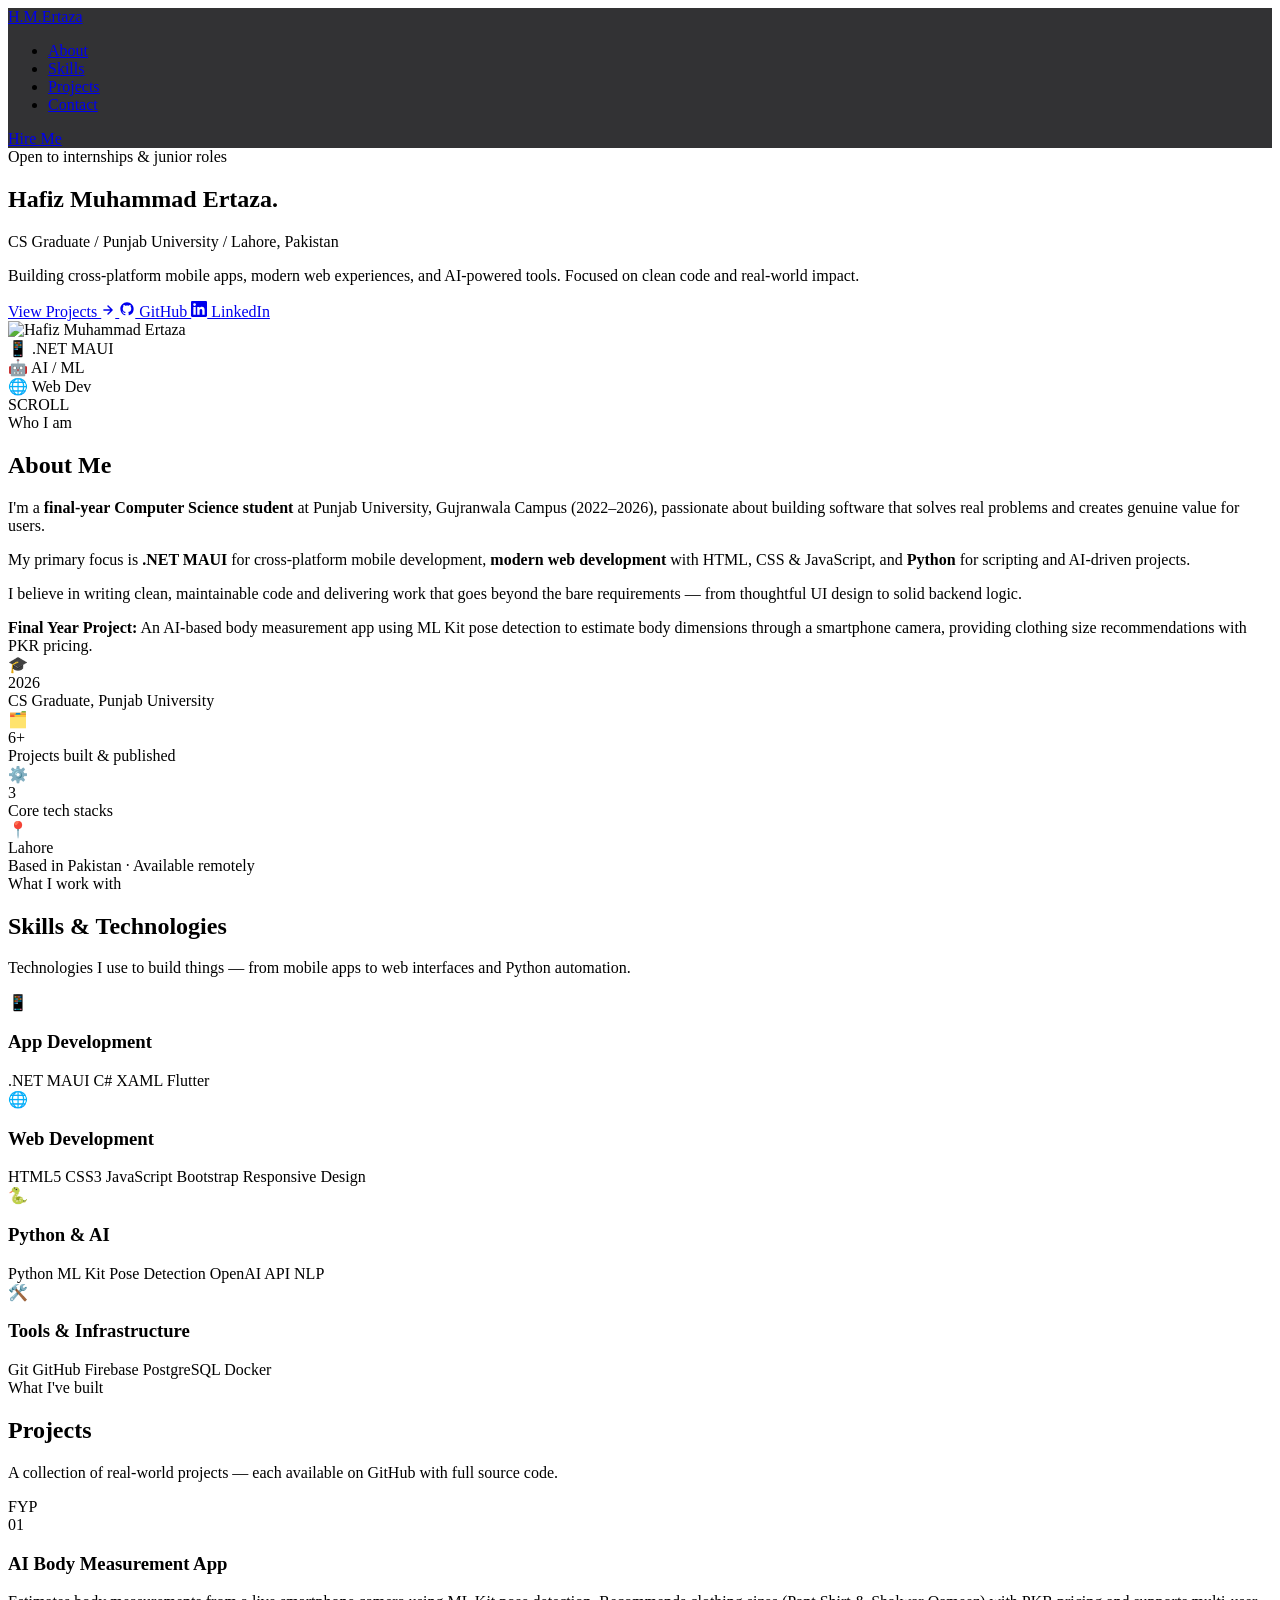
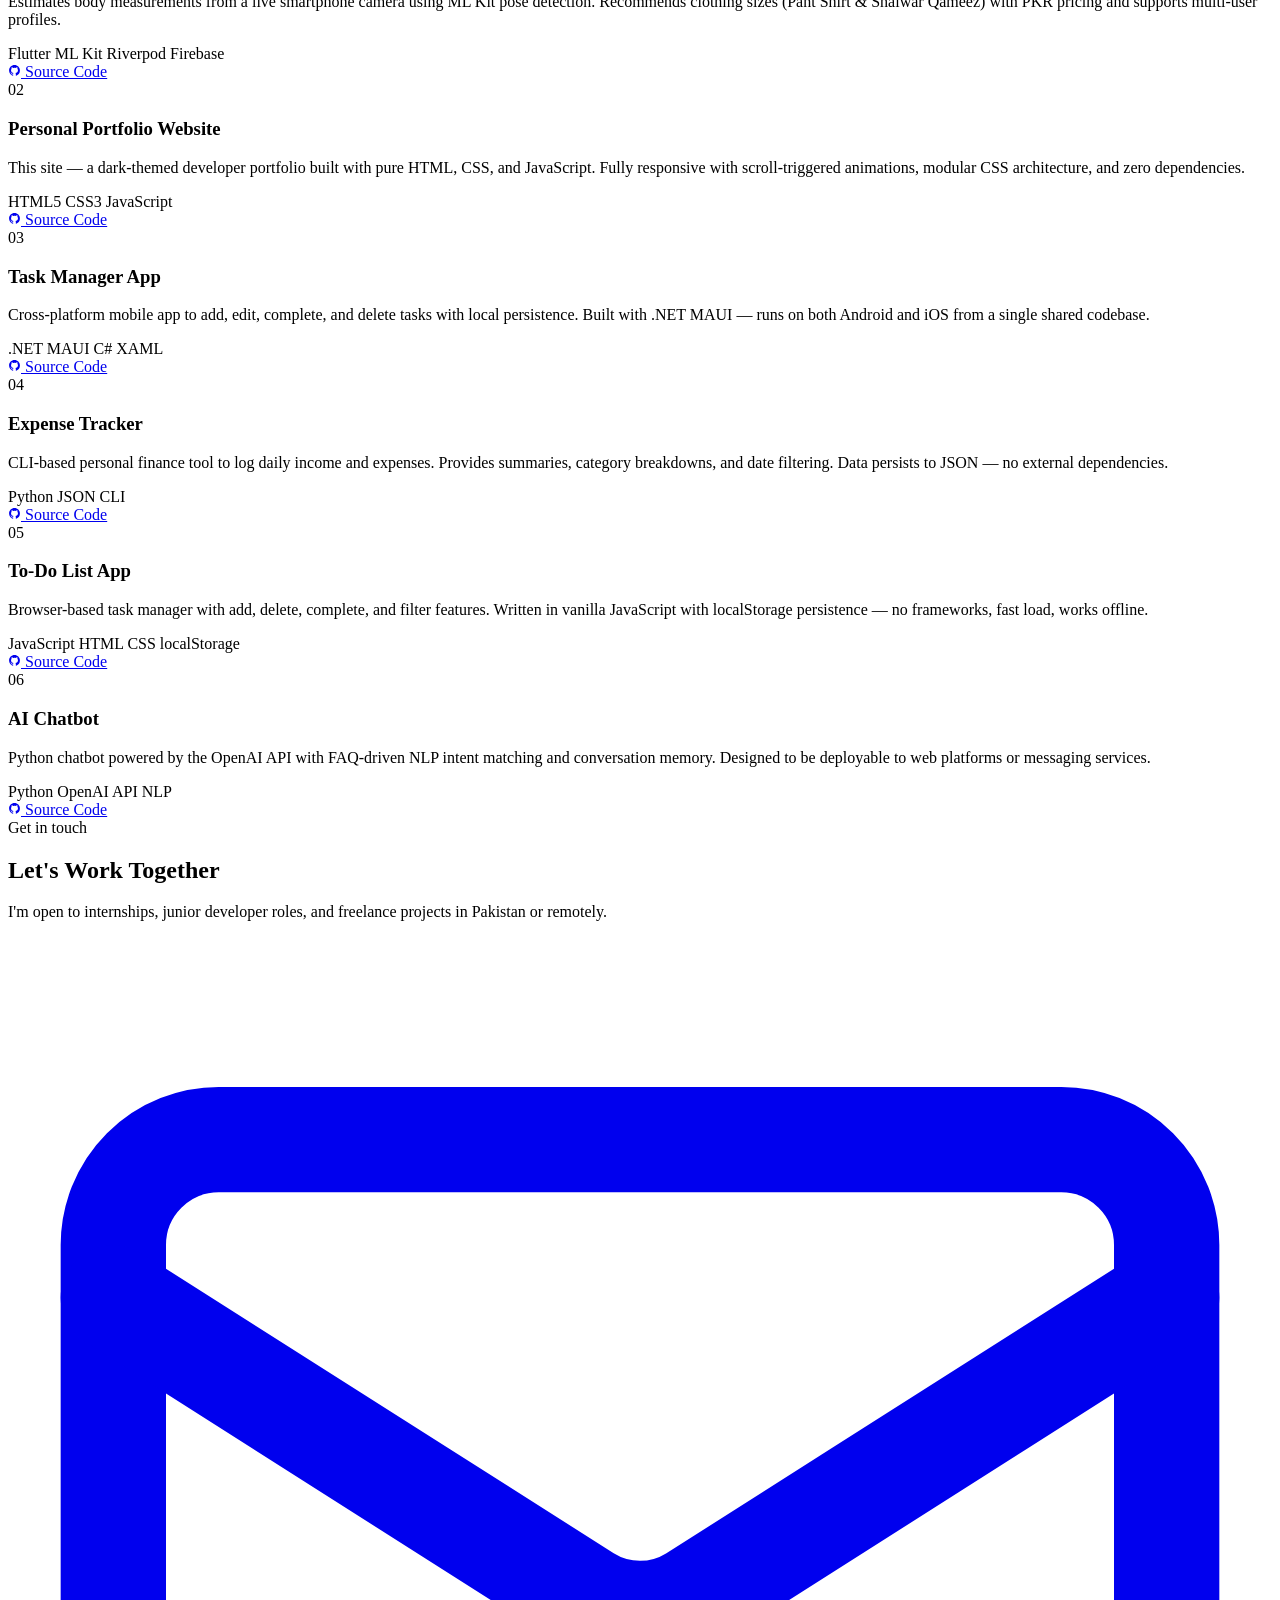
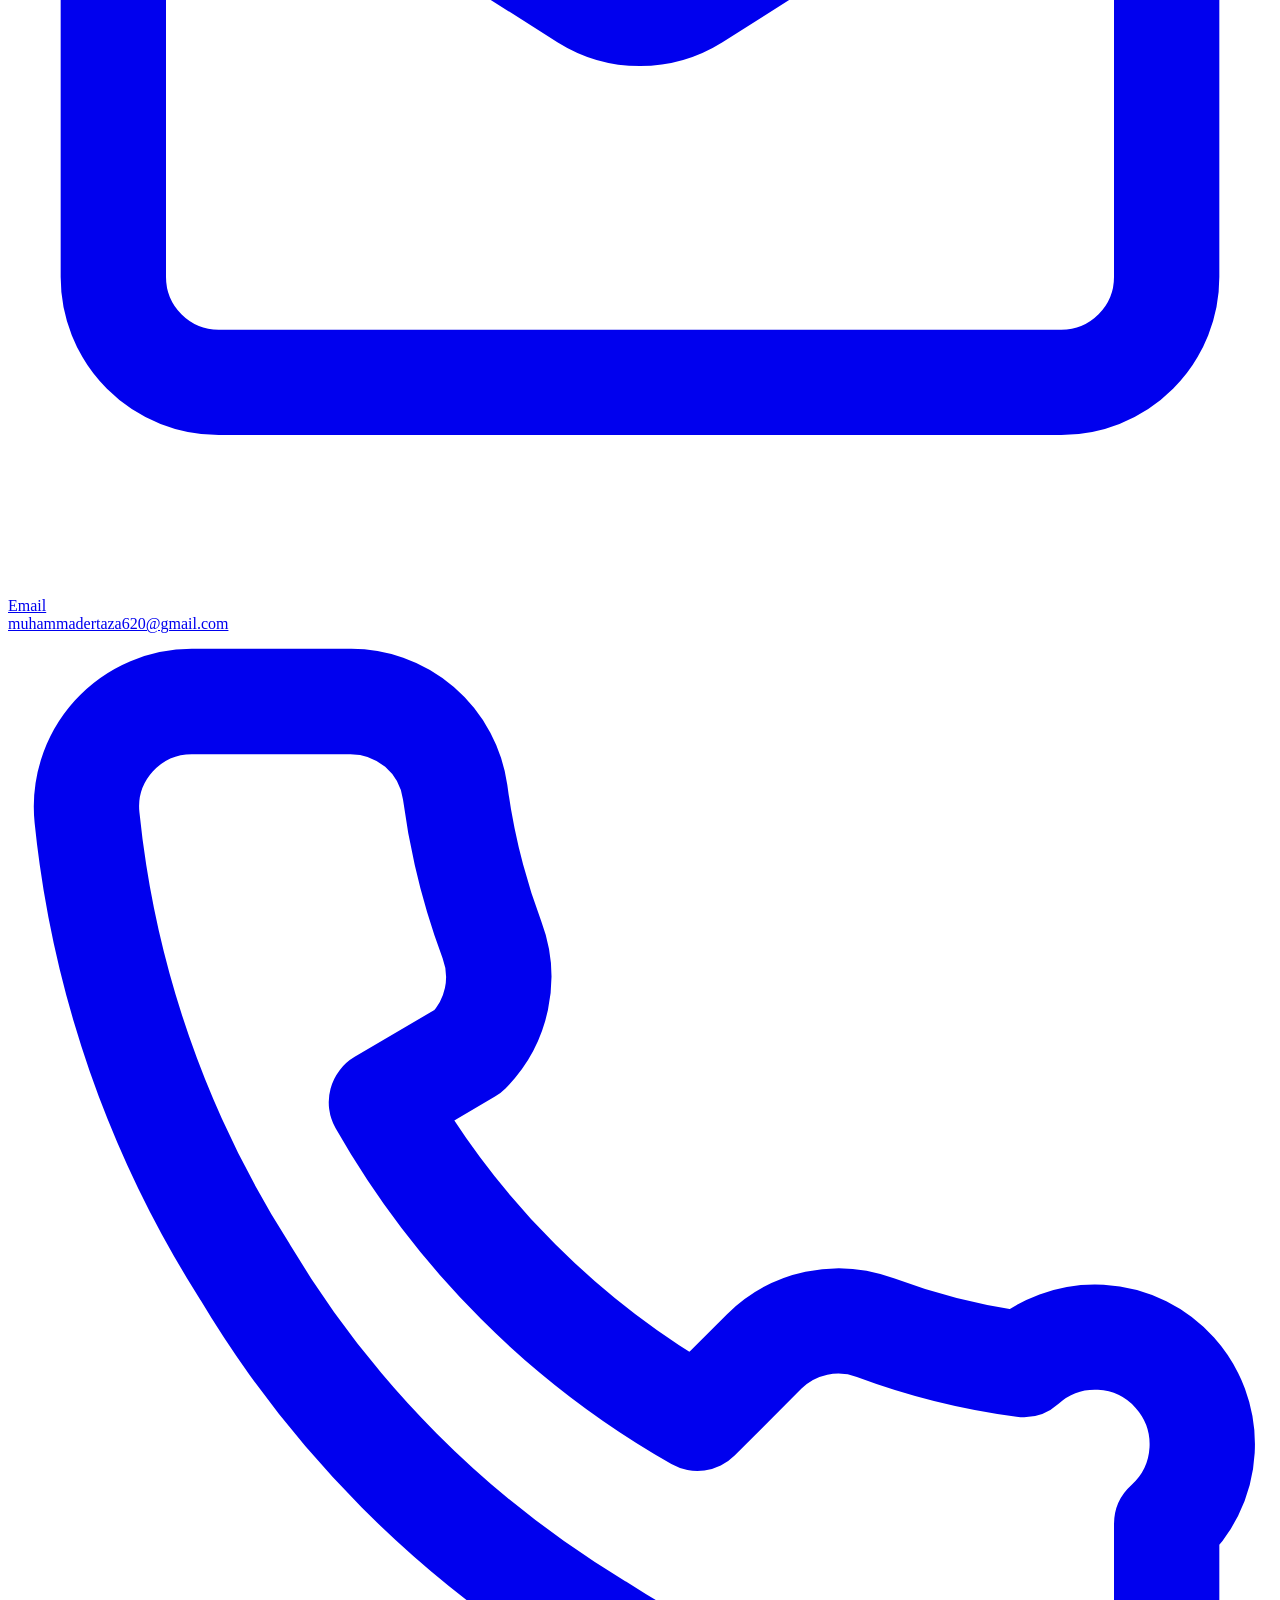
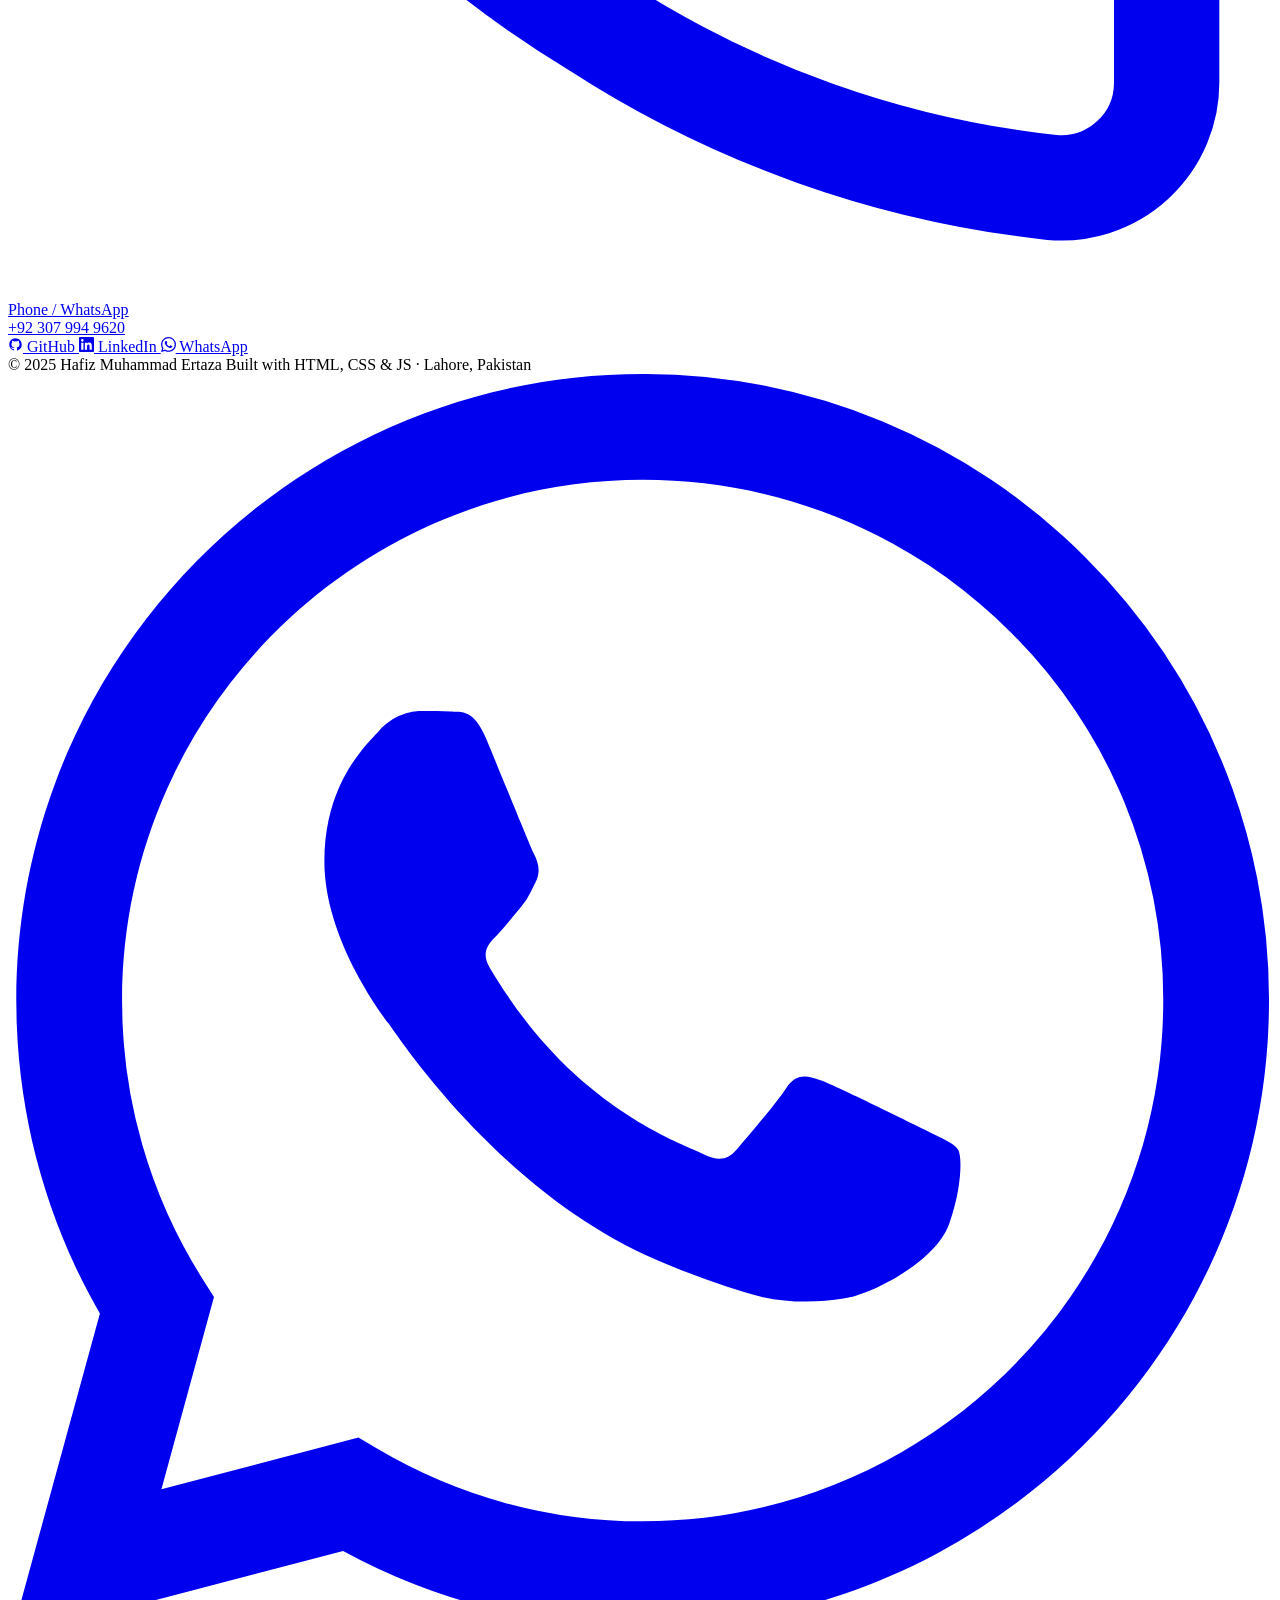
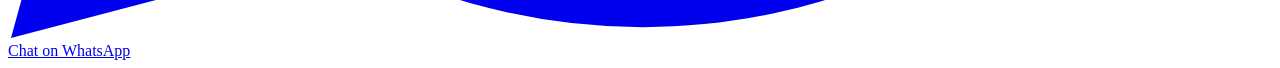
==== commit 5f62c4bc: "Photo Added" ====
--- a/index.html
+++ b/index.html
@@ -44,7 +44,7 @@
         <p class="hero-meta">
           <span>CS Graduate</span>
           <span class="hero-meta-sep">/</span>
-          Punjab University, Gujranwala
+          Punjab University
           <span class="hero-meta-sep">/</span>
           Lahore, Pakistan
         </p>
@@ -85,14 +85,7 @@
             Place your photo file in the same folder as index.html.
             ━━━━━━━━━━━━━━━━━━━━━━━━━━━━━━━━━━━━
           -->
-          <div class="hero-photo-placeholder">
-            <svg viewBox="0 0 80 80" fill="none" xmlns="http://www.w3.org/2000/svg">
-              <circle cx="40" cy="30" r="16" fill="rgba(123,110,246,0.3)"/>
-              <ellipse cx="40" cy="68" rx="26" ry="18" fill="rgba(123,110,246,0.2)"/>
-              <text x="40" y="35" text-anchor="middle" fill="rgba(123,110,246,0.9)" font-size="13" font-family="Outfit,sans-serif" font-weight="700">HME</text>
-            </svg>
-            <span>Add Your Photo</span>
-          </div>
+          <img src="ertaza.JPG" alt="Hafiz Muhammad Ertaza" />
         </div>
         <!-- Floating accent chips -->
         <div class="hero-chip hero-chip-1">
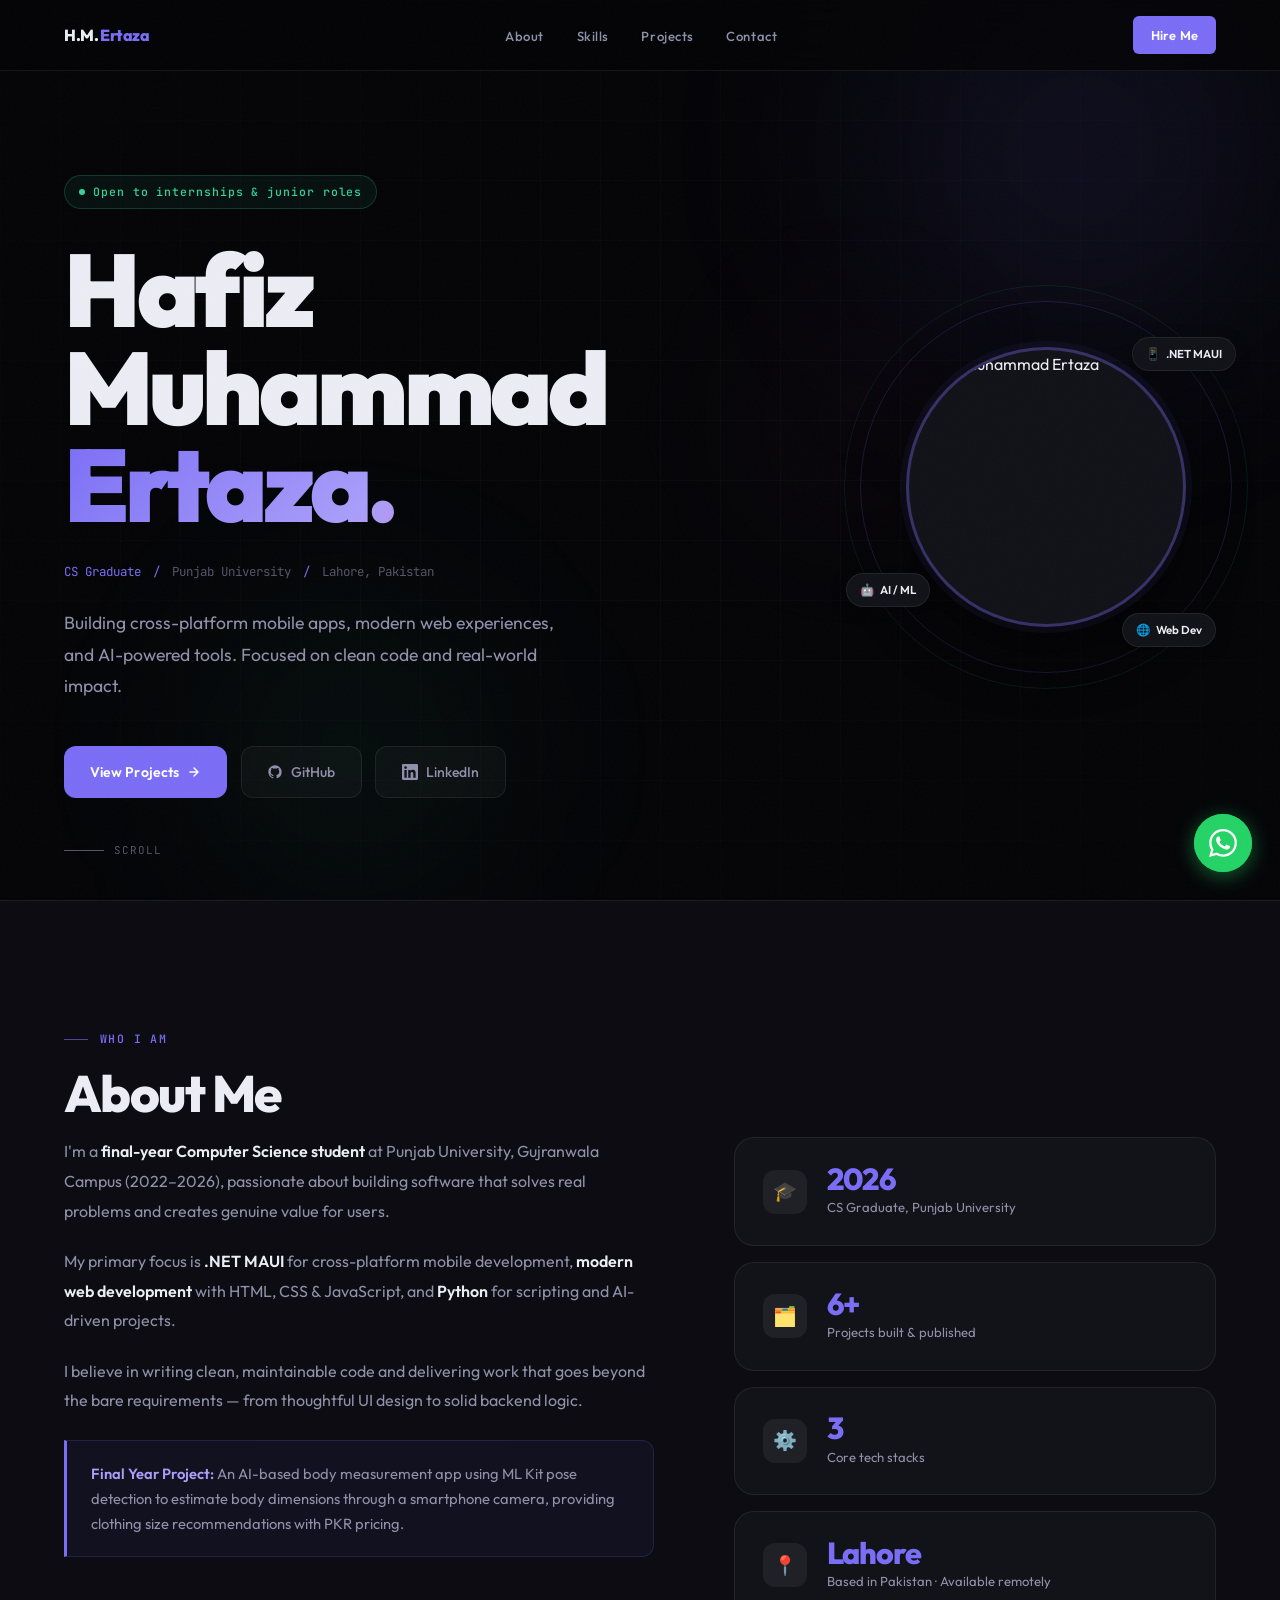
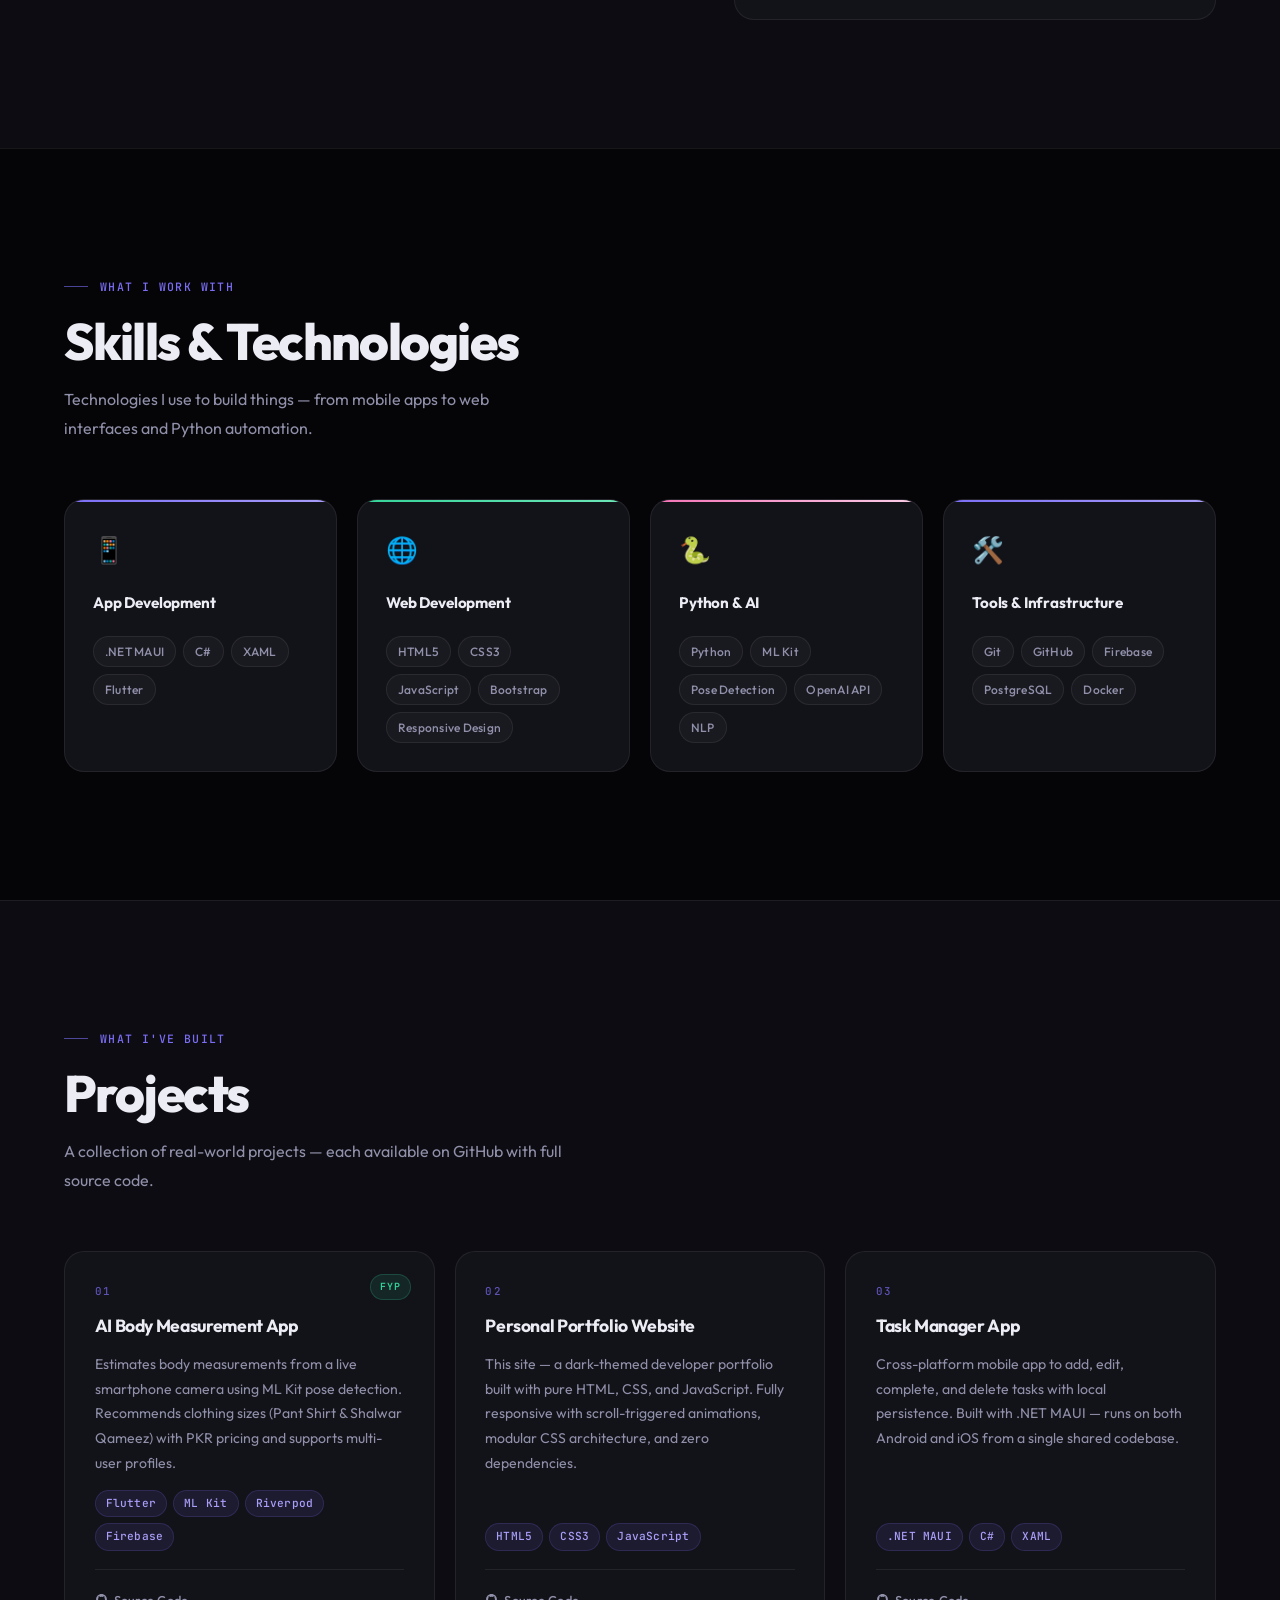
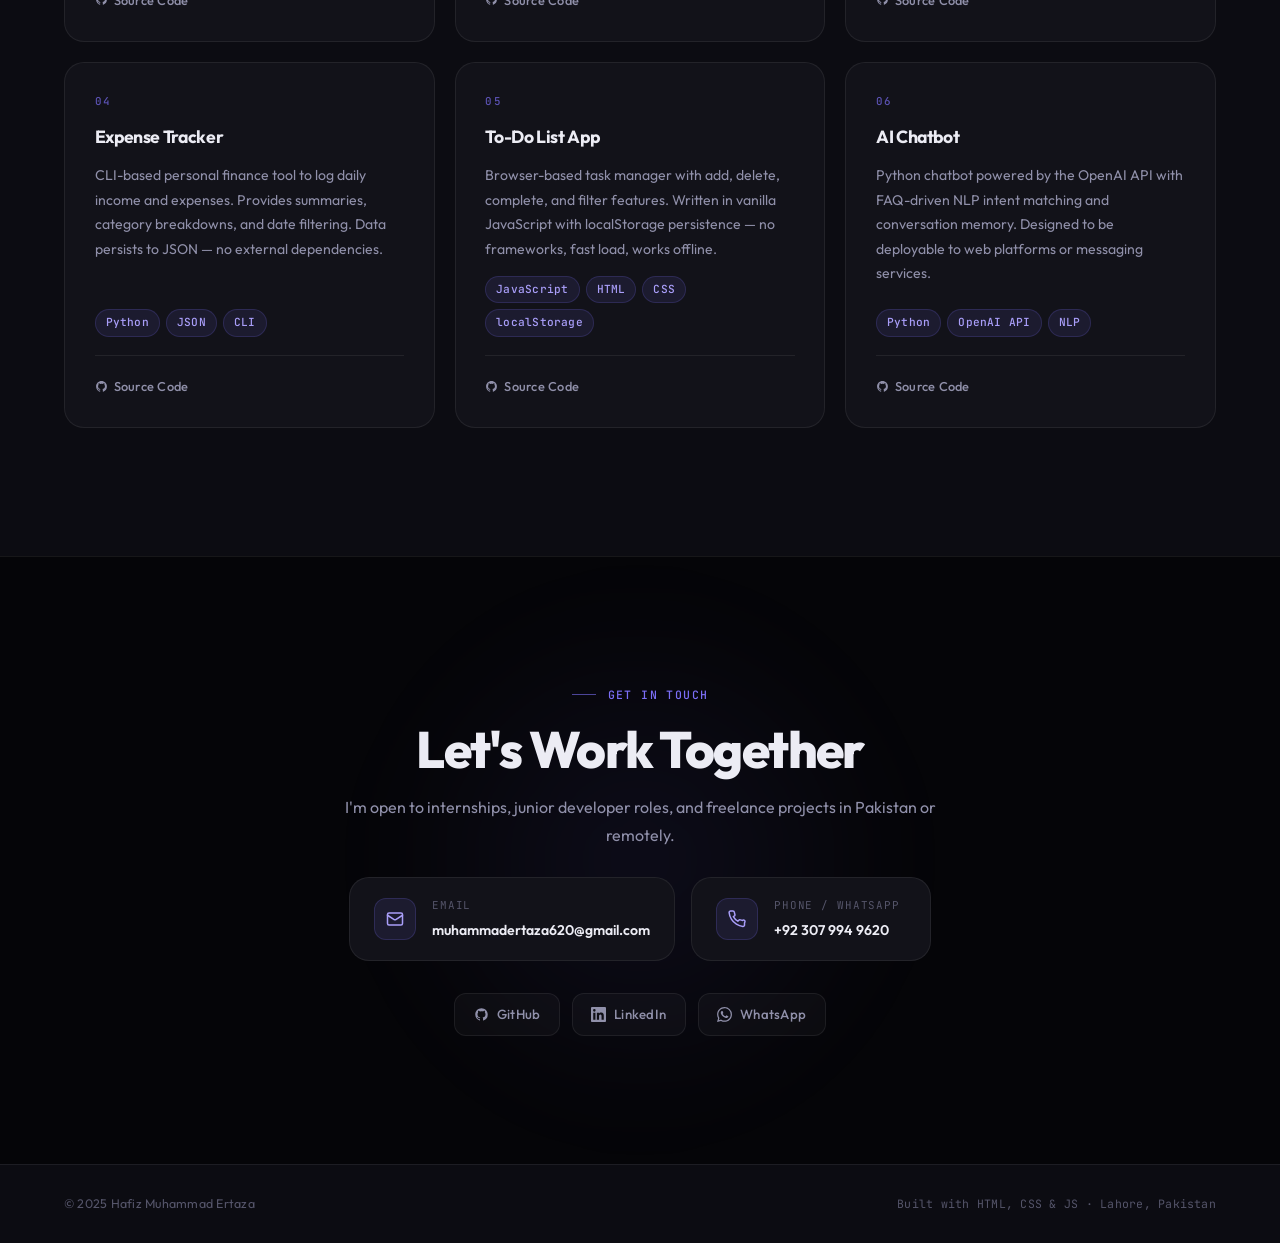
==== commit e0233b02: "Fix: lowercase photo filename for GitHub Pages" ====
--- a/index.html
+++ b/index.html
@@ -85,7 +85,7 @@
             Place your photo file in the same folder as index.html.
             ━━━━━━━━━━━━━━━━━━━━━━━━━━━━━━━━━━━━
           -->
-          <img src="ertaza.JPG" alt="Hafiz Muhammad Ertaza" />
+          <img src="ertaza.jpg" alt="Hafiz Muhammad Ertaza" />
         </div>
         <!-- Floating accent chips -->
         <div class="hero-chip hero-chip-1">
--- a/style.css
+++ b/style.css
@@ -0,0 +1,1249 @@
+/* ═══════════════════════════════════════════════════
+   H.M. ERTAZA — PORTFOLIO STYLESHEET
+   Author: Claude for Hafiz Muhammad Ertaza
+   ═══════════════════════════════════════════════════ */
+
+/* ── GOOGLE FONTS ── */
+@import url('https://fonts.googleapis.com/css2?family=Outfit:wght@300;400;500;600;700;800;900&family=JetBrains+Mono:wght@400;500&display=swap');
+
+/* ── RESET & BASE ── */
+*, *::before, *::after {
+  margin: 0;
+  padding: 0;
+  box-sizing: border-box;
+}
+
+/* ── DESIGN TOKENS ── */
+:root {
+  /* Colors */
+  --bg:        #050508;
+  --bg2:       #0c0c12;
+  --bg3:       #121219;
+  --surface:   rgba(255, 255, 255, 0.03);
+  --surface2:  rgba(255, 255, 255, 0.06);
+
+  --accent:    #7b6ef6;
+  --accent-lt: #a99ef9;
+  --green:     #34d399;
+  --pink:      #f472b6;
+  --amber:     #fbbf24;
+
+  --text:      #ececf4;
+  --text-2:    #9090aa;
+  --text-3:    #55556a;
+
+  --border:    rgba(255, 255, 255, 0.07);
+  --border-hover: rgba(123, 110, 246, 0.4);
+
+  /* Typography */
+  --font-head: 'Outfit', sans-serif;
+  --font-mono: 'JetBrains Mono', monospace;
+  --font-body: 'Outfit', sans-serif;
+
+  /* Spacing */
+  --page-pad: clamp(1.5rem, 5vw, 5rem);
+  --section-gap: clamp(5rem, 10vw, 8rem);
+
+  /* Radius */
+  --r-sm: 6px;
+  --r-md: 12px;
+  --r-lg: 20px;
+  --r-xl: 28px;
+
+  /* Transitions */
+  --t-fast: 0.18s cubic-bezier(0.4, 0, 0.2, 1);
+  --t-med:  0.3s cubic-bezier(0.4, 0, 0.2, 1);
+}
+
+html {
+  scroll-behavior: smooth;
+  -webkit-font-smoothing: antialiased;
+}
+
+body {
+  background: var(--bg);
+  color: var(--text);
+  font-family: var(--font-body);
+  font-size: 16px;
+  line-height: 1.75;
+  overflow-x: hidden;
+}
+
+/* ── GRAIN OVERLAY ── */
+body::after {
+  content: '';
+  position: fixed;
+  inset: 0;
+  background-image: url("data:image/svg+xml,%3Csvg viewBox='0 0 512 512' xmlns='http://www.w3.org/2000/svg'%3E%3Cfilter id='noise'%3E%3CfeTurbulence type='fractalNoise' baseFrequency='0.75' numOctaves='4' stitchTiles='stitch'/%3E%3C/filter%3E%3Crect width='100%25' height='100%25' filter='url(%23noise)' opacity='0.035'/%3E%3C/svg%3E");
+  pointer-events: none;
+  z-index: 9999;
+  opacity: 0.45;
+}
+
+/* ══════════════════════════════════════
+   NAVIGATION
+══════════════════════════════════════ */
+nav {
+  position: fixed;
+  top: 0; left: 0; right: 0;
+  z-index: 200;
+  display: flex;
+  align-items: center;
+  justify-content: space-between;
+  padding: 1rem var(--page-pad);
+  border-bottom: 1px solid var(--border);
+  background: rgba(5, 5, 8, 0.82);
+  backdrop-filter: blur(20px);
+  -webkit-backdrop-filter: blur(20px);
+  transition: background var(--t-med);
+}
+
+.nav-logo {
+  font-family: var(--font-head);
+  font-weight: 800;
+  font-size: 1rem;
+  letter-spacing: -0.03em;
+  color: var(--text);
+  text-decoration: none;
+  display: flex;
+  align-items: center;
+  gap: 2px;
+}
+
+.nav-logo span {
+  color: var(--accent);
+}
+
+.nav-links {
+  display: flex;
+  gap: 0.25rem;
+  list-style: none;
+}
+
+.nav-links a {
+  font-size: 0.82rem;
+  font-weight: 500;
+  color: var(--text-2);
+  text-decoration: none;
+  letter-spacing: 0.04em;
+  padding: 0.45rem 0.9rem;
+  border-radius: var(--r-sm);
+  transition: color var(--t-fast), background var(--t-fast);
+}
+
+.nav-links a:hover {
+  color: var(--text);
+  background: var(--surface2);
+}
+
+.nav-cta {
+  font-size: 0.8rem;
+  font-weight: 600;
+  color: #fff;
+  text-decoration: none;
+  padding: 0.5rem 1.1rem;
+  border-radius: var(--r-sm);
+  background: var(--accent);
+  transition: all var(--t-fast);
+  letter-spacing: 0.02em;
+}
+
+.nav-cta:hover {
+  background: var(--accent-lt);
+  transform: translateY(-1px);
+}
+
+/* ══════════════════════════════════════
+   HERO
+══════════════════════════════════════ */
+#hero {
+  min-height: 100vh;
+  display: flex;
+  align-items: center;
+  padding: clamp(6rem, 12vw, 10rem) var(--page-pad) 5rem;
+  position: relative;
+  overflow: hidden;
+}
+
+/* Gradient orbs */
+.hero-orb {
+  position: absolute;
+  border-radius: 50%;
+  pointer-events: none;
+  filter: blur(80px);
+}
+
+.hero-orb-1 {
+  width: 700px; height: 700px;
+  background: radial-gradient(circle, rgba(123, 110, 246, 0.12) 0%, transparent 65%);
+  top: -200px; right: -150px;
+}
+
+.hero-orb-2 {
+  width: 500px; height: 500px;
+  background: radial-gradient(circle, rgba(52, 211, 153, 0.07) 0%, transparent 65%);
+  bottom: -100px; left: 100px;
+}
+
+.hero-orb-3 {
+  width: 300px; height: 300px;
+  background: radial-gradient(circle, rgba(244, 114, 182, 0.06) 0%, transparent 65%);
+  top: 30%; left: 55%;
+}
+
+/* Grid background */
+.hero-grid {
+  position: absolute;
+  inset: 0;
+  background-image:
+    linear-gradient(rgba(255,255,255,0.025) 1px, transparent 1px),
+    linear-gradient(90deg, rgba(255,255,255,0.025) 1px, transparent 1px);
+  background-size: 60px 60px;
+  mask-image: radial-gradient(ellipse 80% 80% at 50% 50%, black 20%, transparent 100%);
+  pointer-events: none;
+}
+
+.hero-content {
+  max-width: 820px;
+  position: relative;
+  z-index: 1;
+}
+
+/* Status badge */
+.hero-badge {
+  display: inline-flex;
+  align-items: center;
+  gap: 8px;
+  font-family: var(--font-mono);
+  font-size: 0.72rem;
+  font-weight: 500;
+  letter-spacing: 0.08em;
+  color: var(--green);
+  border: 1px solid rgba(52, 211, 153, 0.22);
+  background: rgba(52, 211, 153, 0.06);
+  padding: 6px 14px;
+  border-radius: 99px;
+  margin-bottom: 2rem;
+  animation: fadeUp 0.6s ease both;
+}
+
+.hero-badge-dot {
+  width: 6px; height: 6px;
+  border-radius: 50%;
+  background: var(--green);
+  animation: blink 2.2s ease-in-out infinite;
+}
+
+@keyframes blink {
+  0%, 100% { opacity: 1; transform: scale(1); }
+  50%       { opacity: 0.3; transform: scale(0.7); }
+}
+
+/* Hero heading */
+.hero-headline {
+  font-family: var(--font-head);
+  font-size: clamp(3.2rem, 8vw, 6.5rem);
+  font-weight: 900;
+  line-height: 0.95;
+  letter-spacing: -0.04em;
+  margin-bottom: 1.75rem;
+  animation: fadeUp 0.65s 0.08s ease both;
+}
+
+.hero-headline .name-first {
+  display: block;
+  color: var(--text);
+}
+
+.hero-headline .name-last {
+  display: block;
+  background: linear-gradient(135deg, var(--accent) 0%, var(--accent-lt) 50%, var(--pink) 100%);
+  -webkit-background-clip: text;
+  -webkit-text-fill-color: transparent;
+  background-clip: text;
+}
+
+/* Hero meta line */
+.hero-meta {
+  display: flex;
+  align-items: center;
+  gap: 0.75rem;
+  font-family: var(--font-mono);
+  font-size: 0.78rem;
+  color: var(--text-3);
+  margin-bottom: 1.5rem;
+  animation: fadeUp 0.65s 0.15s ease both;
+}
+
+.hero-meta span { color: var(--accent); }
+.hero-meta-sep { color: var(--text-3); }
+
+/* Hero description */
+.hero-desc {
+  font-size: 1.1rem;
+  color: var(--text-2);
+  max-width: 500px;
+  margin-bottom: 2.75rem;
+  font-weight: 400;
+  line-height: 1.8;
+  animation: fadeUp 0.65s 0.22s ease both;
+}
+
+/* Hero CTA buttons */
+.hero-cta {
+  display: flex;
+  gap: 0.85rem;
+  flex-wrap: wrap;
+  animation: fadeUp 0.65s 0.29s ease both;
+}
+
+.btn-primary {
+  display: inline-flex;
+  align-items: center;
+  gap: 8px;
+  background: var(--accent);
+  color: #fff;
+  padding: 0.8rem 1.6rem;
+  border-radius: var(--r-md);
+  text-decoration: none;
+  font-weight: 600;
+  font-size: 0.875rem;
+  letter-spacing: 0.01em;
+  transition: all var(--t-fast);
+  box-shadow: 0 0 0 0 rgba(123, 110, 246, 0);
+}
+
+.btn-primary:hover {
+  background: var(--accent-lt);
+  transform: translateY(-2px);
+  box-shadow: 0 8px 30px rgba(123, 110, 246, 0.35);
+}
+
+.btn-outline {
+  display: inline-flex;
+  align-items: center;
+  gap: 8px;
+  border: 1px solid var(--border);
+  color: var(--text-2);
+  padding: 0.8rem 1.6rem;
+  border-radius: var(--r-md);
+  text-decoration: none;
+  font-weight: 500;
+  font-size: 0.875rem;
+  background: var(--surface);
+  transition: all var(--t-fast);
+}
+
+.btn-outline:hover {
+  border-color: var(--border-hover);
+  color: var(--text);
+  background: var(--surface2);
+  transform: translateY(-2px);
+}
+
+/* Hero scroll hint */
+.hero-scroll {
+  position: absolute;
+  bottom: 2.5rem;
+  left: var(--page-pad);
+  display: flex;
+  align-items: center;
+  gap: 10px;
+  font-family: var(--font-mono);
+  font-size: 0.68rem;
+  color: var(--text-3);
+  letter-spacing: 0.1em;
+  animation: fadeUp 0.65s 0.5s ease both;
+}
+
+.hero-scroll-line {
+  width: 40px;
+  height: 1px;
+  background: var(--text-3);
+}
+
+/* ══════════════════════════════════════
+   SECTION BASICS
+══════════════════════════════════════ */
+section {
+  padding: var(--section-gap) var(--page-pad);
+}
+
+.section-eyebrow {
+  display: flex;
+  align-items: center;
+  gap: 12px;
+  font-family: var(--font-mono);
+  font-size: 0.72rem;
+  font-weight: 500;
+  letter-spacing: 0.12em;
+  text-transform: uppercase;
+  color: var(--accent);
+  margin-bottom: 1rem;
+}
+
+.section-eyebrow::before {
+  content: '';
+  width: 24px;
+  height: 1px;
+  background: var(--accent);
+  opacity: 0.6;
+}
+
+.section-title {
+  font-family: var(--font-head);
+  font-size: clamp(2rem, 4.5vw, 3.2rem);
+  font-weight: 800;
+  letter-spacing: -0.03em;
+  line-height: 1.1;
+  margin-bottom: 1rem;
+  color: var(--text);
+}
+
+.section-sub {
+  color: var(--text-2);
+  font-weight: 400;
+  max-width: 500px;
+  margin-bottom: 3.5rem;
+  font-size: 1rem;
+  line-height: 1.8;
+}
+
+/* ══════════════════════════════════════
+   ABOUT
+══════════════════════════════════════ */
+#about {
+  background: var(--bg2);
+  border-top: 1px solid var(--border);
+}
+
+.about-layout {
+  display: grid;
+  grid-template-columns: 1.1fr 0.9fr;
+  gap: 5rem;
+  align-items: start;
+}
+
+.about-text p {
+  color: var(--text-2);
+  font-weight: 400;
+  margin-bottom: 1.3rem;
+  font-size: 1rem;
+  line-height: 1.85;
+}
+
+.about-text p strong {
+  color: var(--text);
+  font-weight: 600;
+}
+
+.about-text p:last-child {
+  margin-bottom: 0;
+}
+
+/* FYP highlight block */
+.about-highlight {
+  margin-top: 1.5rem;
+  padding: 1.25rem 1.5rem;
+  background: rgba(123, 110, 246, 0.06);
+  border: 1px solid rgba(123, 110, 246, 0.18);
+  border-left: 3px solid var(--accent);
+  border-radius: 0 var(--r-md) var(--r-md) 0;
+  font-size: 0.92rem;
+  color: var(--text-2);
+  line-height: 1.7;
+}
+
+.about-highlight strong { color: var(--accent-lt); font-weight: 600; }
+
+/* Stats grid */
+.about-right { display: flex; flex-direction: column; gap: 1rem; }
+
+.stat-card {
+  background: var(--bg3);
+  border: 1px solid var(--border);
+  border-radius: var(--r-lg);
+  padding: 1.6rem 1.75rem;
+  display: flex;
+  align-items: center;
+  gap: 1.25rem;
+  transition: border-color var(--t-fast), transform var(--t-fast);
+}
+
+.stat-card:hover {
+  border-color: var(--border-hover);
+  transform: translateX(4px);
+}
+
+.stat-icon {
+  width: 44px; height: 44px;
+  border-radius: var(--r-md);
+  background: var(--surface2);
+  display: flex;
+  align-items: center;
+  justify-content: center;
+  font-size: 1.2rem;
+  flex-shrink: 0;
+}
+
+.stat-num {
+  font-family: var(--font-head);
+  font-size: 1.9rem;
+  font-weight: 800;
+  color: var(--accent);
+  line-height: 1;
+  letter-spacing: -0.04em;
+}
+
+.stat-label {
+  font-size: 0.82rem;
+  color: var(--text-2);
+  margin-top: 2px;
+  font-weight: 400;
+}
+
+/* ══════════════════════════════════════
+   SKILLS
+══════════════════════════════════════ */
+#skills {
+  background: var(--bg);
+  border-top: 1px solid var(--border);
+}
+
+.skills-grid {
+  display: grid;
+  grid-template-columns: repeat(auto-fit, minmax(260px, 1fr));
+  gap: 1.25rem;
+}
+
+.skill-card {
+  background: var(--bg3);
+  border: 1px solid var(--border);
+  border-radius: var(--r-lg);
+  padding: 1.75rem;
+  position: relative;
+  overflow: hidden;
+  transition: border-color var(--t-fast), transform var(--t-fast), box-shadow var(--t-fast);
+}
+
+.skill-card::after {
+  content: '';
+  position: absolute;
+  inset: 0;
+  background: radial-gradient(ellipse at top left, var(--card-glow, rgba(123,110,246,0.06)) 0%, transparent 60%);
+  opacity: 0;
+  transition: opacity var(--t-med);
+  pointer-events: none;
+}
+
+.skill-card:hover {
+  border-color: var(--border-hover);
+  transform: translateY(-4px);
+  box-shadow: 0 16px 40px rgba(0, 0, 0, 0.3);
+}
+
+.skill-card:hover::after { opacity: 1; }
+
+.skill-card.purple { --card-glow: rgba(123, 110, 246, 0.08); }
+.skill-card.green  { --card-glow: rgba(52, 211, 153, 0.08); }
+.skill-card.pink   { --card-glow: rgba(244, 114, 182, 0.08); }
+
+/* Accent top bar */
+.skill-card-bar {
+  position: absolute;
+  top: 0; left: 0; right: 0;
+  height: 2px;
+  border-radius: var(--r-lg) var(--r-lg) 0 0;
+}
+
+.skill-card.purple .skill-card-bar { background: linear-gradient(90deg, var(--accent), var(--accent-lt)); }
+.skill-card.green  .skill-card-bar { background: linear-gradient(90deg, var(--green), #6ee7b7); }
+.skill-card.pink   .skill-card-bar { background: linear-gradient(90deg, var(--pink), #fbcfe8); }
+
+.skill-card-icon {
+  font-size: 1.6rem;
+  margin-bottom: 1.1rem;
+  display: block;
+}
+
+.skill-card h3 {
+  font-family: var(--font-head);
+  font-size: 0.95rem;
+  font-weight: 700;
+  margin-bottom: 1.2rem;
+  color: var(--text);
+  letter-spacing: -0.01em;
+}
+
+.skill-tags {
+  display: flex;
+  flex-wrap: wrap;
+  gap: 7px;
+}
+
+.skill-tag {
+  font-size: 0.75rem;
+  font-weight: 500;
+  padding: 4px 11px;
+  border-radius: 99px;
+  border: 1px solid var(--border);
+  color: var(--text-2);
+  background: var(--surface);
+  letter-spacing: 0.02em;
+  transition: color var(--t-fast), border-color var(--t-fast);
+}
+
+.skill-card:hover .skill-tag {
+  border-color: rgba(255, 255, 255, 0.12);
+  color: var(--text);
+}
+
+/* ══════════════════════════════════════
+   PROJECTS
+══════════════════════════════════════ */
+#projects {
+  background: var(--bg2);
+  border-top: 1px solid var(--border);
+}
+
+.projects-grid {
+  display: grid;
+  grid-template-columns: repeat(auto-fit, minmax(320px, 1fr));
+  gap: 1.25rem;
+}
+
+.project-card {
+  background: var(--bg3);
+  border: 1px solid var(--border);
+  border-radius: var(--r-lg);
+  padding: 1.85rem;
+  display: flex;
+  flex-direction: column;
+  gap: 0.9rem;
+  transition: border-color var(--t-med), transform var(--t-med), box-shadow var(--t-med);
+  position: relative;
+  overflow: hidden;
+}
+
+.project-card:hover {
+  border-color: var(--border-hover);
+  transform: translateY(-5px);
+  box-shadow: 0 24px 48px rgba(0, 0, 0, 0.35);
+}
+
+/* Subtle corner glow on hover */
+.project-card::before {
+  content: '';
+  position: absolute;
+  top: -60px; right: -60px;
+  width: 160px; height: 160px;
+  border-radius: 50%;
+  background: radial-gradient(circle, rgba(123, 110, 246, 0.12) 0%, transparent 70%);
+  opacity: 0;
+  transition: opacity var(--t-med);
+  pointer-events: none;
+}
+
+.project-card:hover::before { opacity: 1; }
+
+.project-number {
+  font-family: var(--font-mono);
+  font-size: 0.68rem;
+  font-weight: 500;
+  letter-spacing: 0.12em;
+  color: var(--accent);
+  opacity: 0.7;
+}
+
+.project-card h3 {
+  font-family: var(--font-head);
+  font-size: 1.1rem;
+  font-weight: 700;
+  letter-spacing: -0.02em;
+  color: var(--text);
+  line-height: 1.3;
+}
+
+.project-desc {
+  font-size: 0.88rem;
+  color: var(--text-2);
+  font-weight: 400;
+  flex: 1;
+  line-height: 1.75;
+}
+
+.project-techs {
+  display: flex;
+  flex-wrap: wrap;
+  gap: 6px;
+}
+
+.tech-pill {
+  font-family: var(--font-mono);
+  font-size: 0.7rem;
+  font-weight: 500;
+  padding: 3px 10px;
+  border-radius: 99px;
+  background: rgba(123, 110, 246, 0.1);
+  color: var(--accent-lt);
+  border: 1px solid rgba(123, 110, 246, 0.18);
+  letter-spacing: 0.02em;
+}
+
+.project-divider {
+  height: 1px;
+  background: var(--border);
+  margin-top: 0.25rem;
+}
+
+.project-links {
+  display: flex;
+  gap: 1.25rem;
+  padding-top: 0.25rem;
+}
+
+.project-link {
+  font-size: 0.8rem;
+  font-weight: 500;
+  color: var(--text-2);
+  text-decoration: none;
+  display: flex;
+  align-items: center;
+  gap: 6px;
+  letter-spacing: 0.02em;
+  transition: color var(--t-fast);
+}
+
+.project-link:hover { color: var(--accent-lt); }
+
+.project-link svg { flex-shrink: 0; }
+
+/* Badge */
+.project-badge {
+  position: absolute;
+  top: 1.4rem; right: 1.4rem;
+  font-family: var(--font-mono);
+  font-size: 0.62rem;
+  font-weight: 600;
+  letter-spacing: 0.1em;
+  text-transform: uppercase;
+  padding: 3px 9px;
+  border-radius: 99px;
+  background: rgba(52, 211, 153, 0.1);
+  color: var(--green);
+  border: 1px solid rgba(52, 211, 153, 0.22);
+}
+
+/* ══════════════════════════════════════
+   CONTACT
+══════════════════════════════════════ */
+#contact {
+  background: var(--bg);
+  border-top: 1px solid var(--border);
+  text-align: center;
+  position: relative;
+  overflow: hidden;
+}
+
+.contact-orb {
+  position: absolute;
+  width: 600px; height: 600px;
+  border-radius: 50%;
+  background: radial-gradient(circle, rgba(123, 110, 246, 0.08) 0%, transparent 65%);
+  top: 50%; left: 50%;
+  transform: translate(-50%, -50%);
+  pointer-events: none;
+  filter: blur(40px);
+}
+
+.contact-inner {
+  max-width: 640px;
+  margin: 0 auto;
+  position: relative;
+  z-index: 1;
+}
+
+.contact-email-wrap {
+  display: block;
+  margin: 1.75rem 0 2.5rem;
+}
+
+.contact-email {
+  font-family: var(--font-head);
+  font-size: clamp(1.2rem, 3vw, 1.8rem);
+  font-weight: 700;
+  color: var(--text);
+  text-decoration: none;
+  letter-spacing: -0.02em;
+  display: inline-flex;
+  align-items: center;
+  gap: 10px;
+  padding: 0.8rem 1.6rem;
+  border: 1px solid var(--border);
+  border-radius: var(--r-md);
+  background: var(--surface);
+  transition: all var(--t-fast);
+}
+
+.contact-email:hover {
+  border-color: var(--border-hover);
+  color: var(--accent-lt);
+  background: rgba(123, 110, 246, 0.06);
+  transform: translateY(-2px);
+  box-shadow: 0 8px 24px rgba(123, 110, 246, 0.15);
+}
+
+.contact-email-icon {
+  width: 18px; height: 18px;
+  color: var(--accent);
+  flex-shrink: 0;
+}
+
+.social-links {
+  display: flex;
+  justify-content: center;
+  gap: 0.75rem;
+  flex-wrap: wrap;
+}
+
+.social-link {
+  display: flex;
+  align-items: center;
+  gap: 8px;
+  font-size: 0.83rem;
+  font-weight: 500;
+  color: var(--text-2);
+  text-decoration: none;
+  padding: 0.55rem 1.15rem;
+  border: 1px solid var(--border);
+  border-radius: var(--r-md);
+  background: var(--surface);
+  transition: all var(--t-fast);
+  letter-spacing: 0.02em;
+}
+
+.social-link:hover {
+  color: var(--text);
+  border-color: var(--border-hover);
+  background: var(--surface2);
+  transform: translateY(-2px);
+}
+
+/* ══════════════════════════════════════
+   FOOTER
+══════════════════════════════════════ */
+footer {
+  border-top: 1px solid var(--border);
+  padding: 1.75rem var(--page-pad);
+  display: flex;
+  justify-content: space-between;
+  align-items: center;
+  font-size: 0.78rem;
+  color: var(--text-3);
+  letter-spacing: 0.02em;
+  background: var(--bg2);
+}
+
+footer span:last-child {
+  font-family: var(--font-mono);
+  font-size: 0.72rem;
+}
+
+/* ══════════════════════════════════════
+   ANIMATIONS
+══════════════════════════════════════ */
+@keyframes fadeUp {
+  from { opacity: 0; transform: translateY(28px); }
+  to   { opacity: 1; transform: translateY(0); }
+}
+
+.reveal {
+  opacity: 0;
+  transform: translateY(32px);
+  transition: opacity 0.65s cubic-bezier(0.4, 0, 0.2, 1),
+              transform 0.65s cubic-bezier(0.4, 0, 0.2, 1);
+}
+
+.reveal.visible {
+  opacity: 1;
+  transform: translateY(0);
+}
+
+.reveal-delay-1 { transition-delay: 0.1s; }
+.reveal-delay-2 { transition-delay: 0.2s; }
+.reveal-delay-3 { transition-delay: 0.3s; }
+
+/* ══════════════════════════════════════
+   RESPONSIVE
+══════════════════════════════════════ */
+@media (max-width: 900px) {
+  .about-layout {
+    grid-template-columns: 1fr;
+    gap: 2.5rem;
+  }
+}
+
+@media (max-width: 680px) {
+  nav { padding: 1rem 1.25rem; }
+  .nav-links { display: none; }
+  .nav-cta { display: none; }
+
+  section, #hero {
+    padding-left: 1.25rem;
+    padding-right: 1.25rem;
+  }
+
+  .hero-headline { letter-spacing: -0.03em; }
+  .hero-scroll { display: none; }
+
+  .projects-grid { grid-template-columns: 1fr; }
+  .skills-grid   { grid-template-columns: 1fr; }
+
+  footer {
+    flex-direction: column;
+    gap: 0.5rem;
+    text-align: center;
+    padding: 1.5rem 1.25rem;
+  }
+}
+
+/* ══════════════════════════════════════
+   SCROLLBAR
+══════════════════════════════════════ */
+::-webkit-scrollbar { width: 5px; }
+::-webkit-scrollbar-track { background: var(--bg); }
+::-webkit-scrollbar-thumb {
+  background: var(--text-3);
+  border-radius: 99px;
+}
+::-webkit-scrollbar-thumb:hover { background: var(--accent); }
+
+/* ══════════════════════════════════════
+   HERO — TWO-COLUMN LAYOUT (with photo)
+══════════════════════════════════════ */
+.hero-inner {
+  display: flex;
+  align-items: center;
+  justify-content: space-between;
+  gap: 4rem;
+  width: 100%;
+  position: relative;
+  z-index: 1;
+}
+
+.hero-inner .hero-content {
+  flex: 1;
+  max-width: 640px;
+}
+
+/* ── Photo column ── */
+.hero-photo-wrap {
+  position: relative;
+  flex-shrink: 0;
+  width: 340px;
+  height: 340px;
+  display: flex;
+  align-items: center;
+  justify-content: center;
+  animation: fadeUp 0.7s 0.35s ease both;
+}
+
+/* Animated rings around photo */
+.hero-photo-ring {
+  position: absolute;
+  inset: -16px;
+  border-radius: 50%;
+  border: 1px solid rgba(123, 110, 246, 0.18);
+  animation: ringRotate 18s linear infinite;
+}
+
+.hero-photo-ring-2 {
+  inset: -32px;
+  border-color: rgba(52, 211, 153, 0.1);
+  animation-direction: reverse;
+  animation-duration: 28s;
+}
+
+@keyframes ringRotate {
+  from { transform: rotate(0deg); }
+  to   { transform: rotate(360deg); }
+}
+
+/* Photo circle */
+.hero-photo {
+  width: 280px;
+  height: 280px;
+  border-radius: 50%;
+  overflow: hidden;
+  border: 3px solid rgba(123, 110, 246, 0.35);
+  background: var(--bg3);
+  box-shadow:
+    0 0 0 6px rgba(123, 110, 246, 0.06),
+    0 24px 60px rgba(0, 0, 0, 0.5);
+  display: flex;
+  align-items: center;
+  justify-content: center;
+  position: relative;
+  z-index: 1;
+}
+
+/* When you have a real photo: img inside .hero-photo */
+.hero-photo img {
+  width: 100%;
+  height: 100%;
+  object-fit: cover;
+  object-position: top center;
+  display: block;
+}
+
+/* Placeholder when no photo yet */
+.hero-photo-placeholder {
+  display: flex;
+  flex-direction: column;
+  align-items: center;
+  justify-content: center;
+  gap: 10px;
+  width: 100%;
+  height: 100%;
+  background: radial-gradient(circle at 40% 40%, rgba(123,110,246,0.12), transparent 70%);
+}
+
+.hero-photo-placeholder svg {
+  width: 80px;
+  height: 80px;
+}
+
+.hero-photo-placeholder span {
+  font-family: var(--font-mono);
+  font-size: 0.68rem;
+  color: var(--text-3);
+  letter-spacing: 0.08em;
+  text-transform: uppercase;
+}
+
+/* Floating skill chips around the photo */
+.hero-chip {
+  position: absolute;
+  display: flex;
+  align-items: center;
+  gap: 6px;
+  font-size: 0.72rem;
+  font-weight: 600;
+  color: var(--text);
+  background: var(--bg3);
+  border: 1px solid var(--border);
+  padding: 6px 13px;
+  border-radius: 99px;
+  white-space: nowrap;
+  backdrop-filter: blur(8px);
+  box-shadow: 0 4px 16px rgba(0,0,0,0.3);
+  z-index: 2;
+  animation: chipFloat 4s ease-in-out infinite;
+}
+
+.hero-chip-1 { top: 20px;  right: -20px; animation-delay: 0s; }
+.hero-chip-2 { bottom: 50px; left: -30px; animation-delay: 1.3s; }
+.hero-chip-3 { bottom: 10px; right: 0px;  animation-delay: 2.5s; }
+
+@keyframes chipFloat {
+  0%, 100% { transform: translateY(0); }
+  50%       { transform: translateY(-6px); }
+}
+
+/* ══════════════════════════════════════
+   CONTACT CARDS
+══════════════════════════════════════ */
+.contact-cards {
+  display: flex;
+  gap: 1rem;
+  justify-content: center;
+  flex-wrap: wrap;
+  margin: 1.75rem 0 2rem;
+}
+
+.contact-card {
+  display: flex;
+  align-items: center;
+  gap: 1rem;
+  padding: 1.1rem 1.5rem;
+  background: var(--bg3);
+  border: 1px solid var(--border);
+  border-radius: var(--r-lg);
+  text-decoration: none;
+  transition: all var(--t-fast);
+  text-align: left;
+  min-width: 240px;
+}
+
+.contact-card:hover {
+  border-color: var(--border-hover);
+  transform: translateY(-3px);
+  box-shadow: 0 12px 32px rgba(0,0,0,0.3);
+}
+
+.contact-card-icon {
+  width: 42px;
+  height: 42px;
+  border-radius: var(--r-md);
+  background: rgba(123, 110, 246, 0.1);
+  border: 1px solid rgba(123, 110, 246, 0.2);
+  display: flex;
+  align-items: center;
+  justify-content: center;
+  flex-shrink: 0;
+  color: var(--accent-lt);
+}
+
+.contact-card-icon svg {
+  width: 18px;
+  height: 18px;
+}
+
+.contact-card-label {
+  font-family: var(--font-mono);
+  font-size: 0.68rem;
+  color: var(--text-3);
+  letter-spacing: 0.08em;
+  text-transform: uppercase;
+  margin-bottom: 3px;
+}
+
+.contact-card-value {
+  font-size: 0.88rem;
+  font-weight: 600;
+  color: var(--text);
+}
+
+/* WhatsApp link in social row */
+.whatsapp-link:hover {
+  color: #25d366 !important;
+  border-color: rgba(37, 211, 102, 0.4) !important;
+}
+
+/* ══════════════════════════════════════
+   WHATSAPP FLOATING ACTION BUTTON
+══════════════════════════════════════ */
+.whatsapp-fab {
+  position: fixed;
+  bottom: 28px;
+  right: 28px;
+  z-index: 9998;
+  width: 58px;
+  height: 58px;
+  background: #25d366;
+  border-radius: 50%;
+  display: flex;
+  align-items: center;
+  justify-content: center;
+  color: #fff;
+  text-decoration: none;
+  box-shadow:
+    0 4px 20px rgba(37, 211, 102, 0.45),
+    0 2px 8px rgba(0,0,0,0.3);
+  transition: transform var(--t-fast), box-shadow var(--t-fast);
+}
+
+.whatsapp-fab svg {
+  width: 28px;
+  height: 28px;
+  position: relative;
+  z-index: 1;
+}
+
+.whatsapp-fab:hover {
+  transform: scale(1.1) translateY(-2px);
+  box-shadow:
+    0 8px 32px rgba(37, 211, 102, 0.6),
+    0 4px 12px rgba(0,0,0,0.3);
+}
+
+/* Ripple pulse ring */
+.whatsapp-fab-pulse {
+  position: absolute;
+  inset: 0;
+  border-radius: 50%;
+  background: #25d366;
+  animation: waPulse 2.4s ease-out infinite;
+  z-index: 0;
+}
+
+@keyframes waPulse {
+  0%   { transform: scale(1); opacity: 0.6; }
+  70%  { transform: scale(1.65); opacity: 0; }
+  100% { transform: scale(1.65); opacity: 0; }
+}
+
+/* Tooltip label */
+.whatsapp-fab-tooltip {
+  position: absolute;
+  right: calc(100% + 14px);
+  top: 50%;
+  transform: translateY(-50%);
+  background: var(--bg3);
+  border: 1px solid var(--border);
+  color: var(--text);
+  font-size: 0.78rem;
+  font-weight: 500;
+  padding: 6px 12px;
+  border-radius: var(--r-md);
+  white-space: nowrap;
+  opacity: 0;
+  pointer-events: none;
+  transition: opacity var(--t-fast), transform var(--t-fast);
+  transform: translateY(-50%) translateX(6px);
+  box-shadow: 0 4px 16px rgba(0,0,0,0.3);
+}
+
+.whatsapp-fab-tooltip::after {
+  content: '';
+  position: absolute;
+  right: -5px;
+  top: 50%;
+  transform: translateY(-50%);
+  width: 8px; height: 8px;
+  background: var(--bg3);
+  border-right: 1px solid var(--border);
+  border-top: 1px solid var(--border);
+  transform: translateY(-50%) rotate(45deg);
+}
+
+.whatsapp-fab:hover .whatsapp-fab-tooltip {
+  opacity: 1;
+  transform: translateY(-50%) translateX(0);
+}
+
+/* ══════════════════════════════════════
+   RESPONSIVE — HERO TWO-COLUMN
+══════════════════════════════════════ */
+@media (max-width: 1024px) {
+  .hero-photo-wrap { width: 280px; height: 280px; }
+  .hero-photo { width: 230px; height: 230px; }
+}
+
+@media (max-width: 820px) {
+  .hero-inner {
+    flex-direction: column-reverse;
+    align-items: center;
+    text-align: center;
+  }
+
+  .hero-photo-wrap { width: 220px; height: 220px; }
+  .hero-photo { width: 180px; height: 180px; }
+
+  .hero-chip-1 { top: 0; right: -10px; }
+  .hero-chip-2 { bottom: 30px; left: -20px; }
+  .hero-chip-3 { display: none; }
+
+  .hero-badge { margin-left: auto; margin-right: auto; }
+  .hero-meta  { justify-content: center; flex-wrap: wrap; }
+  .hero-cta   { justify-content: center; }
+
+  .contact-cards { flex-direction: column; align-items: center; }
+  .contact-card  { width: 100%; max-width: 360px; }
+}
+
+@media (max-width: 480px) {
+  .whatsapp-fab { bottom: 20px; right: 20px; width: 52px; height: 52px; }
+  .whatsapp-fab svg { width: 24px; height: 24px; }
+  .whatsapp-fab-tooltip { display: none; }
+}
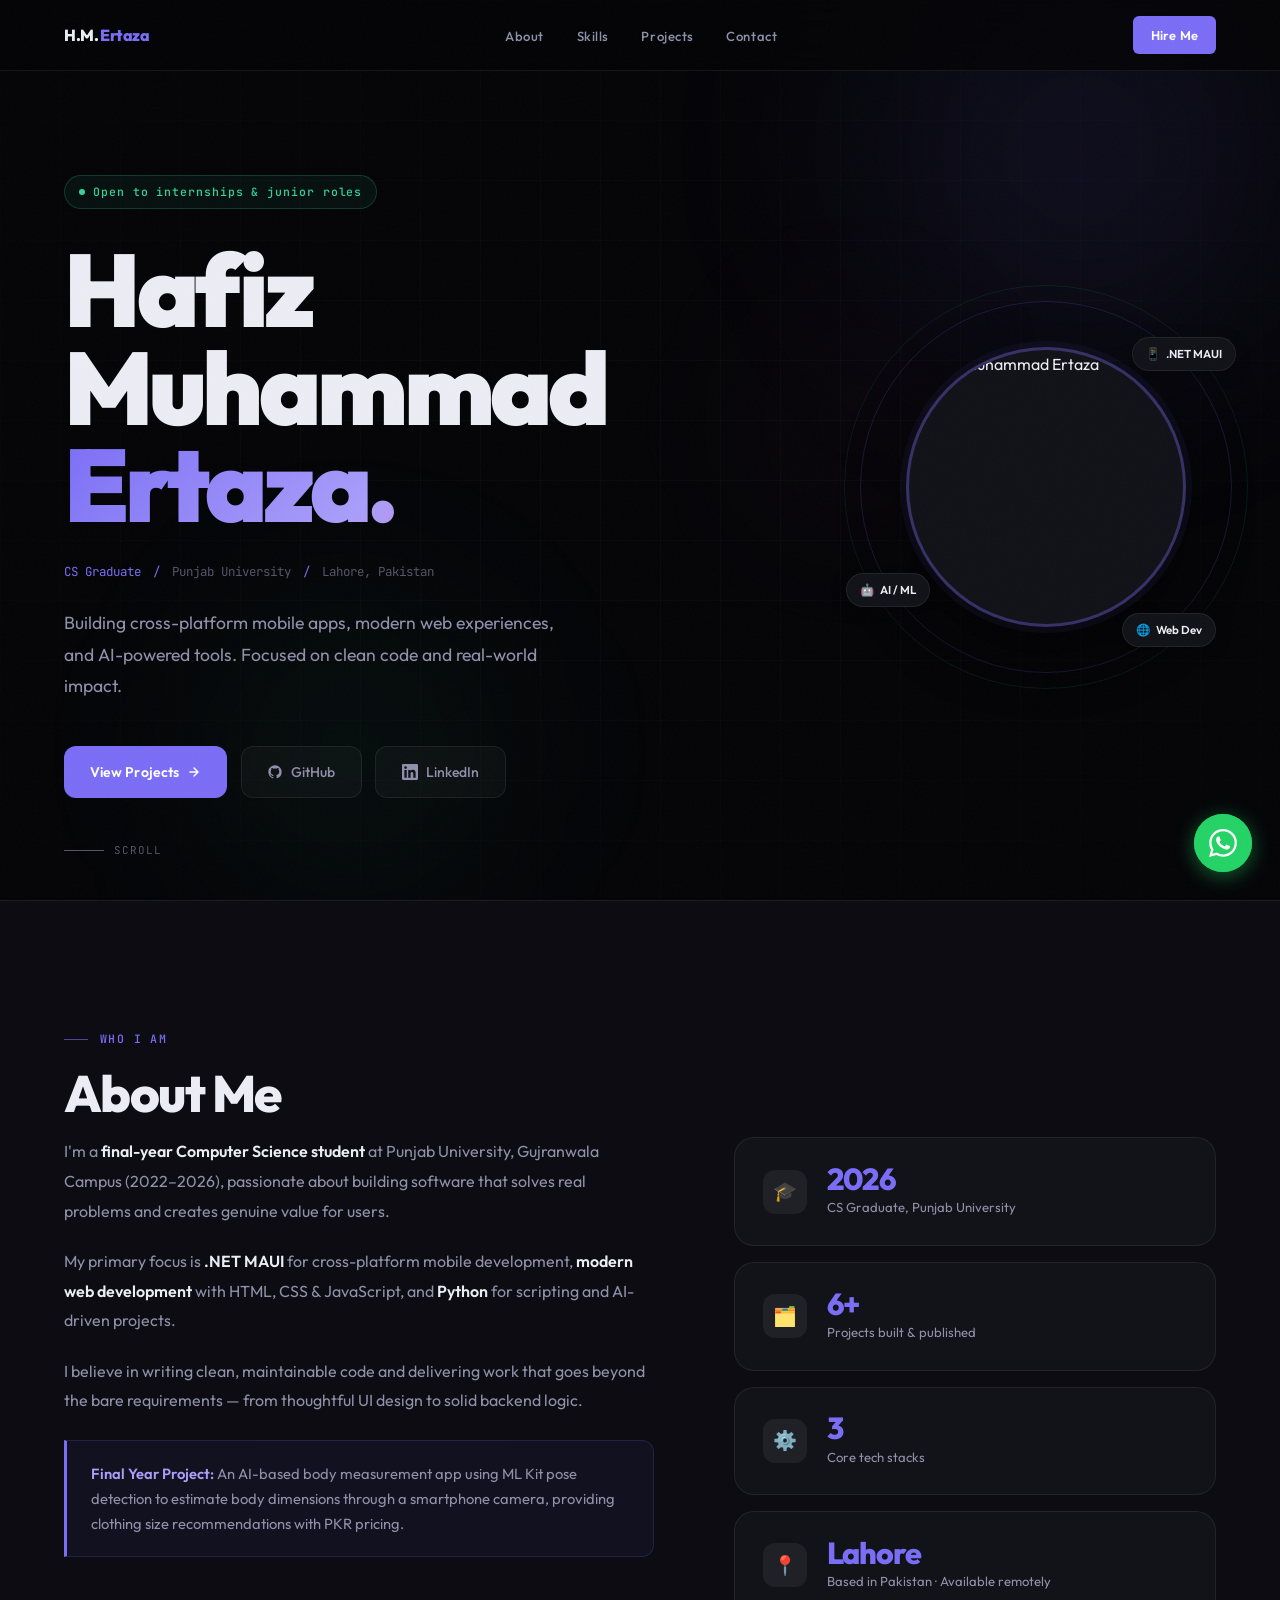
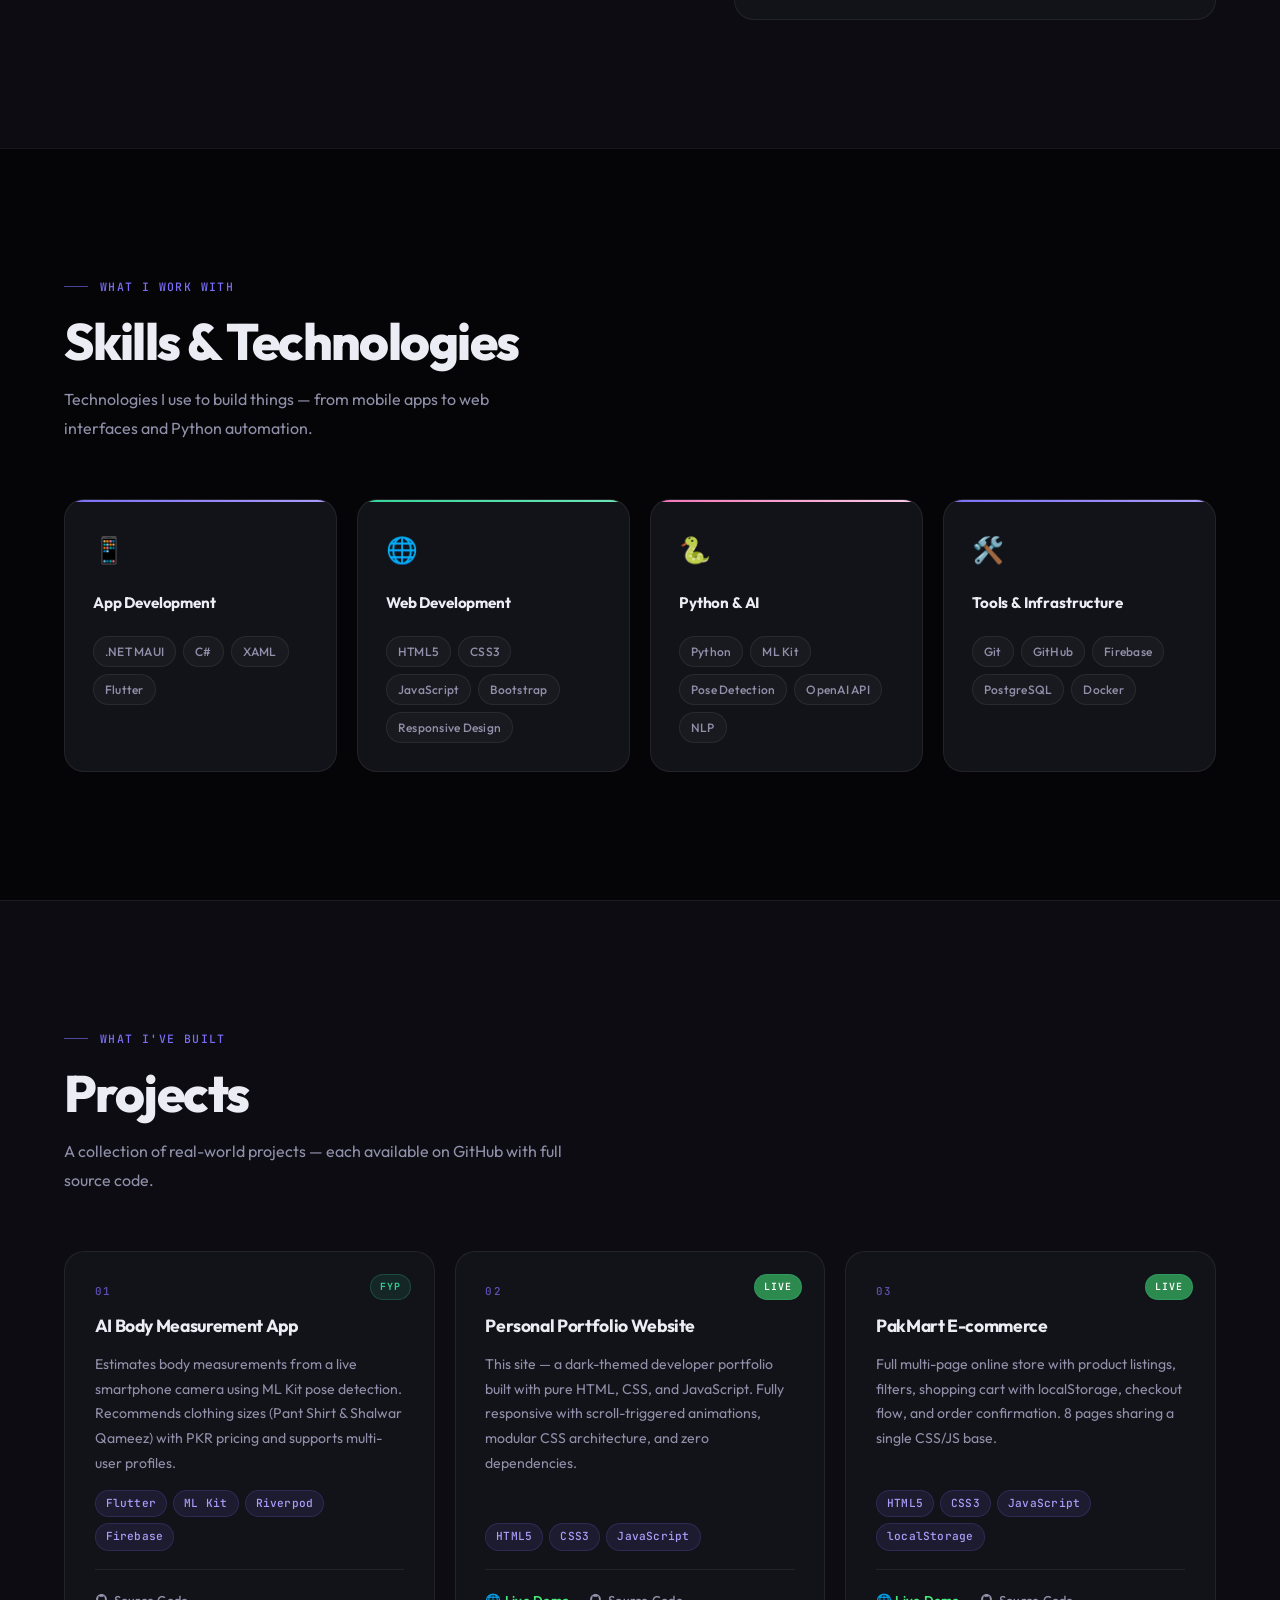
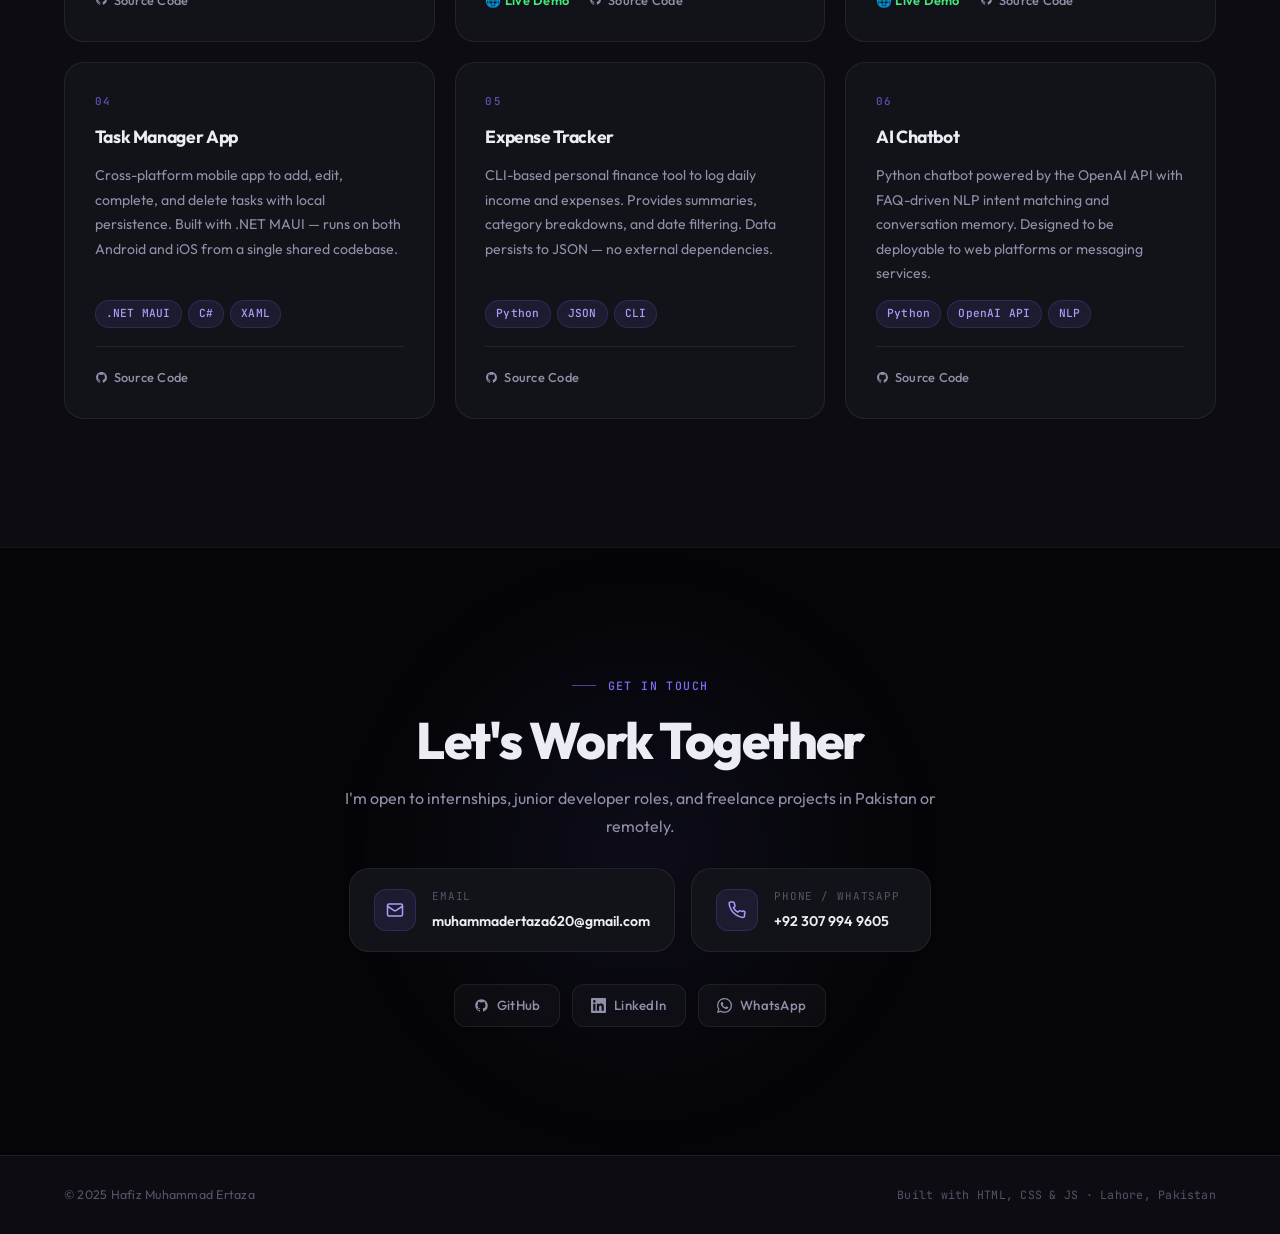
==== commit d345afb1: "Update: add PakMart project, fix live links" ====
--- a/index.html
+++ b/index.html
@@ -9,7 +9,7 @@
 </head>
 <body>
 
-  <!-- ═══ NAVIGATION ═══ -->
+  <!-- NAV -->
   <nav>
     <a href="#hero" class="nav-logo">H.M.<span>Ertaza</span></a>
     <ul class="nav-links">
@@ -21,26 +21,22 @@
     <a href="mailto:muhammadertaza620@gmail.com" class="nav-cta">Hire Me</a>
   </nav>
 
-  <!-- ═══ HERO ═══ -->
+  <!-- HERO -->
   <section id="hero">
     <div class="hero-orb hero-orb-1"></div>
     <div class="hero-orb hero-orb-2"></div>
     <div class="hero-orb hero-orb-3"></div>
     <div class="hero-grid"></div>
-
     <div class="hero-inner">
-      <!-- Left: Text content -->
       <div class="hero-content">
         <div class="hero-badge">
           <span class="hero-badge-dot"></span>
           Open to internships &amp; junior roles
         </div>
-
         <h1 class="hero-headline">
           <span class="name-first">Hafiz Muhammad</span>
           <span class="name-last">Ertaza.</span>
         </h1>
-
         <p class="hero-meta">
           <span>CS Graduate</span>
           <span class="hero-meta-sep">/</span>
@@ -48,18 +44,14 @@
           <span class="hero-meta-sep">/</span>
           Lahore, Pakistan
         </p>
-
         <p class="hero-desc">
           Building cross-platform mobile apps, modern web experiences,
           and AI-powered tools. Focused on clean code and real-world impact.
         </p>
-
         <div class="hero-cta">
           <a href="#projects" class="btn-primary">
             View Projects
-            <svg width="14" height="14" viewBox="0 0 24 24" fill="none" stroke="currentColor" stroke-width="2.5" stroke-linecap="round" stroke-linejoin="round">
-              <path d="M5 12h14M12 5l7 7-7 7"/>
-            </svg>
+            <svg width="14" height="14" viewBox="0 0 24 24" fill="none" stroke="currentColor" stroke-width="2.5" stroke-linecap="round" stroke-linejoin="round"><path d="M5 12h14M12 5l7 7-7 7"/></svg>
           </a>
           <a href="https://github.com/M-Ertaza1" target="_blank" rel="noopener" class="btn-outline">
             <svg width="16" height="16" viewBox="0 0 24 24" fill="currentColor"><path d="M12 2C6.477 2 2 6.484 2 12.017c0 4.425 2.865 8.18 6.839 9.504.5.092.682-.217.682-.483 0-.237-.008-.868-.013-1.703-2.782.605-3.369-1.343-3.369-1.343-.454-1.158-1.11-1.466-1.11-1.466-.908-.62.069-.608.069-.608 1.003.07 1.531 1.032 1.531 1.032.892 1.53 2.341 1.088 2.91.832.092-.647.35-1.088.636-1.338-2.22-.253-4.555-1.113-4.555-4.951 0-1.093.39-1.988 1.029-2.688-.103-.253-.446-1.272.098-2.65 0 0 .84-.27 2.75 1.026A9.564 9.564 0 0112 6.844c.85.004 1.705.115 2.504.337 1.909-1.296 2.747-1.027 2.747-1.027.546 1.379.202 2.398.1 2.651.64.7 1.028 1.595 1.028 2.688 0 3.848-2.339 4.695-4.566 4.942.359.31.678.921.678 1.856 0 1.338-.012 2.419-.012 2.747 0 .268.18.58.688.482A10.019 10.019 0 0022 12.017C22 6.484 17.522 2 12 2z"/></svg>
@@ -71,120 +63,57 @@
           </a>
         </div>
       </div>
-
-      <!-- Right: Profile photo -->
       <div class="hero-photo-wrap">
         <div class="hero-photo-ring"></div>
         <div class="hero-photo-ring hero-photo-ring-2"></div>
         <div class="hero-photo">
-          <!--
-            ━━━━━━━━━━━━━━━━━━━━━━━━━━━━━━━━━━━━
-            TO ADD YOUR PHOTO:
-            Replace the <div class="hero-photo-placeholder"> block below
-            with: <img src="your-photo.jpg" alt="Hafiz Muhammad Ertaza" />
-            Place your photo file in the same folder as index.html.
-            ━━━━━━━━━━━━━━━━━━━━━━━━━━━━━━━━━━━━
-          -->
           <img src="ertaza.jpg" alt="Hafiz Muhammad Ertaza" />
         </div>
-        <!-- Floating accent chips -->
-        <div class="hero-chip hero-chip-1">
-          <span>📱</span> .NET MAUI
-        </div>
-        <div class="hero-chip hero-chip-2">
-          <span>🤖</span> AI / ML
-        </div>
-        <div class="hero-chip hero-chip-3">
-          <span>🌐</span> Web Dev
-        </div>
-      </div>
-    </div>
-
+        <div class="hero-chip hero-chip-1"><span>📱</span> .NET MAUI</div>
+        <div class="hero-chip hero-chip-2"><span>🤖</span> AI / ML</div>
+        <div class="hero-chip hero-chip-3"><span>🌐</span> Web Dev</div>
+      </div>
+    </div>
     <div class="hero-scroll">
       <span class="hero-scroll-line"></span>
       SCROLL
     </div>
   </section>
 
-  <!-- ═══ ABOUT ═══ -->
+  <!-- ABOUT -->
   <section id="about">
     <div class="section-eyebrow">Who I am</div>
     <h2 class="section-title">About Me</h2>
-
     <div class="about-layout reveal">
       <div class="about-text">
-        <p>
-          I'm a <strong>final-year Computer Science student</strong> at Punjab University,
-          Gujranwala Campus (2022–2026), passionate about building software that solves real problems
-          and creates genuine value for users.
-        </p>
-        <p>
-          My primary focus is <strong>.NET MAUI</strong> for cross-platform mobile development,
-          <strong>modern web development</strong> with HTML, CSS &amp; JavaScript, and
-          <strong>Python</strong> for scripting and AI-driven projects.
-        </p>
-        <p>
-          I believe in writing clean, maintainable code and delivering work that goes beyond
-          the bare requirements — from thoughtful UI design to solid backend logic.
-        </p>
+        <p>I'm a <strong>final-year Computer Science student</strong> at Punjab University, Gujranwala Campus (2022–2026), passionate about building software that solves real problems and creates genuine value for users.</p>
+        <p>My primary focus is <strong>.NET MAUI</strong> for cross-platform mobile development, <strong>modern web development</strong> with HTML, CSS &amp; JavaScript, and <strong>Python</strong> for scripting and AI-driven projects.</p>
+        <p>I believe in writing clean, maintainable code and delivering work that goes beyond the bare requirements — from thoughtful UI design to solid backend logic.</p>
         <div class="about-highlight">
-          <strong>Final Year Project:</strong> An AI-based body measurement app using
-          ML Kit pose detection to estimate body dimensions through a smartphone camera,
-          providing clothing size recommendations with PKR pricing.
-        </div>
-      </div>
-
+          <strong>Final Year Project:</strong> An AI-based body measurement app using ML Kit pose detection to estimate body dimensions through a smartphone camera, providing clothing size recommendations with PKR pricing.
+        </div>
+      </div>
       <div class="about-right">
-        <div class="stat-card">
-          <div class="stat-icon">🎓</div>
-          <div>
-            <div class="stat-num">2026</div>
-            <div class="stat-label">CS Graduate, Punjab University</div>
-          </div>
-        </div>
-        <div class="stat-card">
-          <div class="stat-icon">🗂️</div>
-          <div>
-            <div class="stat-num">6+</div>
-            <div class="stat-label">Projects built &amp; published</div>
-          </div>
-        </div>
-        <div class="stat-card">
-          <div class="stat-icon">⚙️</div>
-          <div>
-            <div class="stat-num">3</div>
-            <div class="stat-label">Core tech stacks</div>
-          </div>
-        </div>
-        <div class="stat-card">
-          <div class="stat-icon">📍</div>
-          <div>
-            <div class="stat-num">Lahore</div>
-            <div class="stat-label">Based in Pakistan · Available remotely</div>
-          </div>
-        </div>
-      </div>
-    </div>
-  </section>
-
-  <!-- ═══ SKILLS ═══ -->
+        <div class="stat-card"><div class="stat-icon">🎓</div><div><div class="stat-num">2026</div><div class="stat-label">CS Graduate, Punjab University</div></div></div>
+        <div class="stat-card"><div class="stat-icon">🗂️</div><div><div class="stat-num">6+</div><div class="stat-label">Projects built &amp; published</div></div></div>
+        <div class="stat-card"><div class="stat-icon">⚙️</div><div><div class="stat-num">3</div><div class="stat-label">Core tech stacks</div></div></div>
+        <div class="stat-card"><div class="stat-icon">📍</div><div><div class="stat-num">Lahore</div><div class="stat-label">Based in Pakistan · Available remotely</div></div></div>
+      </div>
+    </div>
+  </section>
+
+  <!-- SKILLS -->
   <section id="skills">
     <div class="section-eyebrow">What I work with</div>
     <h2 class="section-title">Skills &amp; Technologies</h2>
-    <p class="section-sub">
-      Technologies I use to build things — from mobile apps to web interfaces and Python automation.
-    </p>
-
+    <p class="section-sub">Technologies I use to build things — from mobile apps to web interfaces and Python automation.</p>
     <div class="skills-grid reveal">
       <div class="skill-card purple">
         <div class="skill-card-bar"></div>
         <span class="skill-card-icon">📱</span>
         <h3>App Development</h3>
         <div class="skill-tags">
-          <span class="skill-tag">.NET MAUI</span>
-          <span class="skill-tag">C#</span>
-          <span class="skill-tag">XAML</span>
-          <span class="skill-tag">Flutter</span>
+          <span class="skill-tag">.NET MAUI</span><span class="skill-tag">C#</span><span class="skill-tag">XAML</span><span class="skill-tag">Flutter</span>
         </div>
       </div>
       <div class="skill-card green">
@@ -192,11 +121,7 @@
         <span class="skill-card-icon">🌐</span>
         <h3>Web Development</h3>
         <div class="skill-tags">
-          <span class="skill-tag">HTML5</span>
-          <span class="skill-tag">CSS3</span>
-          <span class="skill-tag">JavaScript</span>
-          <span class="skill-tag">Bootstrap</span>
-          <span class="skill-tag">Responsive Design</span>
+          <span class="skill-tag">HTML5</span><span class="skill-tag">CSS3</span><span class="skill-tag">JavaScript</span><span class="skill-tag">Bootstrap</span><span class="skill-tag">Responsive Design</span>
         </div>
       </div>
       <div class="skill-card pink">
@@ -204,11 +129,7 @@
         <span class="skill-card-icon">🐍</span>
         <h3>Python &amp; AI</h3>
         <div class="skill-tags">
-          <span class="skill-tag">Python</span>
-          <span class="skill-tag">ML Kit</span>
-          <span class="skill-tag">Pose Detection</span>
-          <span class="skill-tag">OpenAI API</span>
-          <span class="skill-tag">NLP</span>
+          <span class="skill-tag">Python</span><span class="skill-tag">ML Kit</span><span class="skill-tag">Pose Detection</span><span class="skill-tag">OpenAI API</span><span class="skill-tag">NLP</span>
         </div>
       </div>
       <div class="skill-card purple">
@@ -216,24 +137,17 @@
         <span class="skill-card-icon">🛠️</span>
         <h3>Tools &amp; Infrastructure</h3>
         <div class="skill-tags">
-          <span class="skill-tag">Git</span>
-          <span class="skill-tag">GitHub</span>
-          <span class="skill-tag">Firebase</span>
-          <span class="skill-tag">PostgreSQL</span>
-          <span class="skill-tag">Docker</span>
-        </div>
-      </div>
-    </div>
-  </section>
-
-  <!-- ═══ PROJECTS ═══ -->
+          <span class="skill-tag">Git</span><span class="skill-tag">GitHub</span><span class="skill-tag">Firebase</span><span class="skill-tag">PostgreSQL</span><span class="skill-tag">Docker</span>
+        </div>
+      </div>
+    </div>
+  </section>
+
+  <!-- PROJECTS -->
   <section id="projects">
     <div class="section-eyebrow">What I've built</div>
     <h2 class="section-title">Projects</h2>
-    <p class="section-sub">
-      A collection of real-world projects — each available on GitHub with full source code.
-    </p>
-
+    <p class="section-sub">A collection of real-world projects — each available on GitHub with full source code.</p>
     <div class="projects-grid reveal">
 
       <div class="project-card">
@@ -242,10 +156,7 @@
         <h3>AI Body Measurement App</h3>
         <p class="project-desc">Estimates body measurements from a live smartphone camera using ML Kit pose detection. Recommends clothing sizes (Pant Shirt &amp; Shalwar Qameez) with PKR pricing and supports multi-user profiles.</p>
         <div class="project-techs">
-          <span class="tech-pill">Flutter</span>
-          <span class="tech-pill">ML Kit</span>
-          <span class="tech-pill">Riverpod</span>
-          <span class="tech-pill">Firebase</span>
+          <span class="tech-pill">Flutter</span><span class="tech-pill">ML Kit</span><span class="tech-pill">Riverpod</span><span class="tech-pill">Firebase</span>
         </div>
         <div class="project-divider"></div>
         <div class="project-links">
@@ -257,31 +168,51 @@
       </div>
 
       <div class="project-card">
+        <span class="project-badge live-badge">LIVE</span>
         <div class="project-number">02</div>
         <h3>Personal Portfolio Website</h3>
         <p class="project-desc">This site — a dark-themed developer portfolio built with pure HTML, CSS, and JavaScript. Fully responsive with scroll-triggered animations, modular CSS architecture, and zero dependencies.</p>
         <div class="project-techs">
-          <span class="tech-pill">HTML5</span>
-          <span class="tech-pill">CSS3</span>
-          <span class="tech-pill">JavaScript</span>
-        </div>
-        <div class="project-divider"></div>
-        <div class="project-links">
-          <a href="https://github.com/M-Ertaza1" target="_blank" rel="noopener" class="project-link">
-            <svg width="13" height="13" viewBox="0 0 24 24" fill="currentColor"><path d="M12 2C6.477 2 2 6.484 2 12.017c0 4.425 2.865 8.18 6.839 9.504.5.092.682-.217.682-.483 0-.237-.008-.868-.013-1.703-2.782.605-3.369-1.343-3.369-1.343-.454-1.158-1.11-1.466-1.11-1.466-.908-.62.069-.608.069-.608 1.003.07 1.531 1.032 1.531 1.032.892 1.53 2.341 1.088 2.91.832.092-.647.35-1.088.636-1.338-2.22-.253-4.555-1.113-4.555-4.951 0-1.093.39-1.988 1.029-2.688-.103-.253-.446-1.272.098-2.65 0 0 .84-.27 2.75 1.026A9.564 9.564 0 0112 6.844c.85.004 1.705.115 2.504.337 1.909-1.296 2.747-1.027 2.747-1.027.546 1.379.202 2.398.1 2.651.64.7 1.028 1.595 1.028 2.688 0 3.848-2.339 4.695-4.566 4.942.359.31.678.921.678 1.856 0 1.338-.012 2.419-.012 2.747 0 .268.18.58.688.482A10.019 10.019 0 0022 12.017C22 6.484 17.522 2 12 2z"/></svg>
-            Source Code
-          </a>
-        </div>
-      </div>
-
-      <div class="project-card">
+          <span class="tech-pill">HTML5</span><span class="tech-pill">CSS3</span><span class="tech-pill">JavaScript</span>
+        </div>
+        <div class="project-divider"></div>
+        <div class="project-links">
+          <a href="https://m-ertaza1.github.io/portfolio-website" target="_blank" rel="noopener" class="project-link project-link-live">
+            🌐 Live Demo
+          </a>
+          <a href="https://github.com/M-Ertaza1/portfolio-website" target="_blank" rel="noopener" class="project-link">
+            <svg width="13" height="13" viewBox="0 0 24 24" fill="currentColor"><path d="M12 2C6.477 2 2 6.484 2 12.017c0 4.425 2.865 8.18 6.839 9.504.5.092.682-.217.682-.483 0-.237-.008-.868-.013-1.703-2.782.605-3.369-1.343-3.369-1.343-.454-1.158-1.11-1.466-1.11-1.466-.908-.62.069-.608.069-.608 1.003.07 1.531 1.032 1.531 1.032.892 1.53 2.341 1.088 2.91.832.092-.647.35-1.088.636-1.338-2.22-.253-4.555-1.113-4.555-4.951 0-1.093.39-1.988 1.029-2.688-.103-.253-.446-1.272.098-2.65 0 0 .84-.27 2.75 1.026A9.564 9.564 0 0112 6.844c.85.004 1.705.115 2.504.337 1.909-1.296 2.747-1.027 2.747-1.027.546 1.379.202 2.398.1 2.651.64.7 1.028 1.595 1.028 2.688 0 3.848-2.339 4.695-4.566 4.942.359.31.678.921.678 1.856 0 1.338-.012 2.419-.012 2.747 0 .268.18.58.688.482A10.019 10.019 0 0022 12.017C22 6.484 17.522 2 12 2z"/></svg>
+            Source Code
+          </a>
+        </div>
+      </div>
+
+      <div class="project-card">
+        <span class="project-badge live-badge">LIVE</span>
         <div class="project-number">03</div>
+        <h3>PakMart E-commerce</h3>
+        <p class="project-desc">Full multi-page online store with product listings, filters, shopping cart with localStorage, checkout flow, and order confirmation. 8 pages sharing a single CSS/JS base.</p>
+        <div class="project-techs">
+          <span class="tech-pill">HTML5</span><span class="tech-pill">CSS3</span><span class="tech-pill">JavaScript</span><span class="tech-pill">localStorage</span>
+        </div>
+        <div class="project-divider"></div>
+        <div class="project-links">
+          <a href="https://m-ertaza1.github.io/pakmart" target="_blank" rel="noopener" class="project-link project-link-live">
+            🌐 Live Demo
+          </a>
+          <a href="https://github.com/M-Ertaza1/pakmart" target="_blank" rel="noopener" class="project-link">
+            <svg width="13" height="13" viewBox="0 0 24 24" fill="currentColor"><path d="M12 2C6.477 2 2 6.484 2 12.017c0 4.425 2.865 8.18 6.839 9.504.5.092.682-.217.682-.483 0-.237-.008-.868-.013-1.703-2.782.605-3.369-1.343-3.369-1.343-.454-1.158-1.11-1.466-1.11-1.466-.908-.62.069-.608.069-.608 1.003.07 1.531 1.032 1.531 1.032.892 1.53 2.341 1.088 2.91.832.092-.647.35-1.088.636-1.338-2.22-.253-4.555-1.113-4.555-4.951 0-1.093.39-1.988 1.029-2.688-.103-.253-.446-1.272.098-2.65 0 0 .84-.27 2.75 1.026A9.564 9.564 0 0112 6.844c.85.004 1.705.115 2.504.337 1.909-1.296 2.747-1.027 2.747-1.027.546 1.379.202 2.398.1 2.651.64.7 1.028 1.595 1.028 2.688 0 3.848-2.339 4.695-4.566 4.942.359.31.678.921.678 1.856 0 1.338-.012 2.419-.012 2.747 0 .268.18.58.688.482A10.019 10.019 0 0022 12.017C22 6.484 17.522 2 12 2z"/></svg>
+            Source Code
+          </a>
+        </div>
+      </div>
+
+      <div class="project-card">
+        <div class="project-number">04</div>
         <h3>Task Manager App</h3>
         <p class="project-desc">Cross-platform mobile app to add, edit, complete, and delete tasks with local persistence. Built with .NET MAUI — runs on both Android and iOS from a single shared codebase.</p>
         <div class="project-techs">
-          <span class="tech-pill">.NET MAUI</span>
-          <span class="tech-pill">C#</span>
-          <span class="tech-pill">XAML</span>
+          <span class="tech-pill">.NET MAUI</span><span class="tech-pill">C#</span><span class="tech-pill">XAML</span>
         </div>
         <div class="project-divider"></div>
         <div class="project-links">
@@ -293,32 +224,11 @@
       </div>
 
       <div class="project-card">
-        <div class="project-number">04</div>
+        <div class="project-number">05</div>
         <h3>Expense Tracker</h3>
         <p class="project-desc">CLI-based personal finance tool to log daily income and expenses. Provides summaries, category breakdowns, and date filtering. Data persists to JSON — no external dependencies.</p>
         <div class="project-techs">
-          <span class="tech-pill">Python</span>
-          <span class="tech-pill">JSON</span>
-          <span class="tech-pill">CLI</span>
-        </div>
-        <div class="project-divider"></div>
-        <div class="project-links">
-          <a href="https://github.com/M-Ertaza1" target="_blank" rel="noopener" class="project-link">
-            <svg width="13" height="13" viewBox="0 0 24 24" fill="currentColor"><path d="M12 2C6.477 2 2 6.484 2 12.017c0 4.425 2.865 8.18 6.839 9.504.5.092.682-.217.682-.483 0-.237-.008-.868-.013-1.703-2.782.605-3.369-1.343-3.369-1.343-.454-1.158-1.11-1.466-1.11-1.466-.908-.62.069-.608.069-.608 1.003.07 1.531 1.032 1.531 1.032.892 1.53 2.341 1.088 2.91.832.092-.647.35-1.088.636-1.338-2.22-.253-4.555-1.113-4.555-4.951 0-1.093.39-1.988 1.029-2.688-.103-.253-.446-1.272.098-2.65 0 0 .84-.27 2.75 1.026A9.564 9.564 0 0112 6.844c.85.004 1.705.115 2.504.337 1.909-1.296 2.747-1.027 2.747-1.027.546 1.379.202 2.398.1 2.651.64.7 1.028 1.595 1.028 2.688 0 3.848-2.339 4.695-4.566 4.942.359.31.678.921.678 1.856 0 1.338-.012 2.419-.012 2.747 0 .268.18.58.688.482A10.019 10.019 0 0022 12.017C22 6.484 17.522 2 12 2z"/></svg>
-            Source Code
-          </a>
-        </div>
-      </div>
-
-      <div class="project-card">
-        <div class="project-number">05</div>
-        <h3>To-Do List App</h3>
-        <p class="project-desc">Browser-based task manager with add, delete, complete, and filter features. Written in vanilla JavaScript with localStorage persistence — no frameworks, fast load, works offline.</p>
-        <div class="project-techs">
-          <span class="tech-pill">JavaScript</span>
-          <span class="tech-pill">HTML</span>
-          <span class="tech-pill">CSS</span>
-          <span class="tech-pill">localStorage</span>
+          <span class="tech-pill">Python</span><span class="tech-pill">JSON</span><span class="tech-pill">CLI</span>
         </div>
         <div class="project-divider"></div>
         <div class="project-links">
@@ -334,9 +244,7 @@
         <h3>AI Chatbot</h3>
         <p class="project-desc">Python chatbot powered by the OpenAI API with FAQ-driven NLP intent matching and conversation memory. Designed to be deployable to web platforms or messaging services.</p>
         <div class="project-techs">
-          <span class="tech-pill">Python</span>
-          <span class="tech-pill">OpenAI API</span>
-          <span class="tech-pill">NLP</span>
+          <span class="tech-pill">Python</span><span class="tech-pill">OpenAI API</span><span class="tech-pill">NLP</span>
         </div>
         <div class="project-divider"></div>
         <div class="project-links">
@@ -350,44 +258,35 @@
     </div>
   </section>
 
-  <!-- ═══ CONTACT ═══ -->
+  <!-- CONTACT -->
   <section id="contact">
     <div class="contact-orb"></div>
     <div class="contact-inner reveal">
       <div class="section-eyebrow" style="justify-content:center;">Get in touch</div>
       <h2 class="section-title">Let's Work Together</h2>
-      <p style="color:var(--text-2); font-weight:400; margin-bottom:0.5rem;">
+      <p style="color:var(--text-2);font-weight:400;margin-bottom:0.5rem;">
         I'm open to internships, junior developer roles, and freelance projects in Pakistan or remotely.
       </p>
-
-      <!-- Contact cards row -->
       <div class="contact-cards">
         <a href="mailto:muhammadertaza620@gmail.com" class="contact-card">
           <div class="contact-card-icon">
-            <svg viewBox="0 0 24 24" fill="none" stroke="currentColor" stroke-width="2" stroke-linecap="round" stroke-linejoin="round">
-              <rect x="2" y="4" width="20" height="16" rx="2"/>
-              <path d="m22 7-8.97 5.7a1.94 1.94 0 0 1-2.06 0L2 7"/>
-            </svg>
+            <svg viewBox="0 0 24 24" fill="none" stroke="currentColor" stroke-width="2" stroke-linecap="round" stroke-linejoin="round"><rect x="2" y="4" width="20" height="16" rx="2"/><path d="m22 7-8.97 5.7a1.94 1.94 0 0 1-2.06 0L2 7"/></svg>
           </div>
           <div class="contact-card-body">
             <div class="contact-card-label">Email</div>
             <div class="contact-card-value">muhammadertaza620@gmail.com</div>
           </div>
         </a>
-
-        <a href="tel:+923079949620" class="contact-card">
+        <a href="tel:+923079949605" class="contact-card">
           <div class="contact-card-icon">
-            <svg viewBox="0 0 24 24" fill="none" stroke="currentColor" stroke-width="2" stroke-linecap="round" stroke-linejoin="round">
-              <path d="M22 16.92v3a2 2 0 0 1-2.18 2 19.79 19.79 0 0 1-8.63-3.07A19.5 19.5 0 0 1 4.5 12.13 19.79 19.79 0 0 1 1.5 3.5 2 2 0 0 1 3.49 1.3h3a2 2 0 0 1 2 1.72c.127.96.361 1.903.7 2.81a2 2 0 0 1-.45 2.11L7.09 8.91a16 16 0 0 0 6 6l1.27-1.27a2 2 0 0 1 2.11-.45c.907.339 1.85.573 2.81.7A2 2 0 0 1 22 16.92z"/>
-            </svg>
+            <svg viewBox="0 0 24 24" fill="none" stroke="currentColor" stroke-width="2" stroke-linecap="round" stroke-linejoin="round"><path d="M22 16.92v3a2 2 0 0 1-2.18 2 19.79 19.79 0 0 1-8.63-3.07A19.5 19.5 0 0 1 4.5 12.13 19.79 19.79 0 0 1 1.5 3.5 2 2 0 0 1 3.49 1.3h3a2 2 0 0 1 2 1.72c.127.96.361 1.903.7 2.81a2 2 0 0 1-.45 2.11L7.09 8.91a16 16 0 0 0 6 6l1.27-1.27a2 2 0 0 1 2.11-.45c.907.339 1.85.573 2.81.7A2 2 0 0 1 22 16.92z"/></svg>
           </div>
           <div class="contact-card-body">
             <div class="contact-card-label">Phone / WhatsApp</div>
-            <div class="contact-card-value">+92 307 994 9620</div>
+            <div class="contact-card-value">+92 307 994 9605</div>
           </div>
         </a>
       </div>
-
       <div class="social-links">
         <a href="https://github.com/M-Ertaza1" target="_blank" rel="noopener" class="social-link">
           <svg width="15" height="15" viewBox="0 0 24 24" fill="currentColor"><path d="M12 2C6.477 2 2 6.484 2 12.017c0 4.425 2.865 8.18 6.839 9.504.5.092.682-.217.682-.483 0-.237-.008-.868-.013-1.703-2.782.605-3.369-1.343-3.369-1.343-.454-1.158-1.11-1.466-1.11-1.466-.908-.62.069-.608.069-.608 1.003.07 1.531 1.032 1.531 1.032.892 1.53 2.341 1.088 2.91.832.092-.647.35-1.088.636-1.338-2.22-.253-4.555-1.113-4.555-4.951 0-1.093.39-1.988 1.029-2.688-.103-.253-.446-1.272.098-2.65 0 0 .84-.27 2.75 1.026A9.564 9.564 0 0112 6.844c.85.004 1.705.115 2.504.337 1.909-1.296 2.747-1.027 2.747-1.027.546 1.379.202 2.398.1 2.651.64.7 1.028 1.595 1.028 2.688 0 3.848-2.339 4.695-4.566 4.942.359.31.678.921.678 1.856 0 1.338-.012 2.419-.012 2.747 0 .268.18.58.688.482A10.019 10.019 0 0022 12.017C22 6.484 17.522 2 12 2z"/></svg>
@@ -397,7 +296,7 @@
           <svg width="15" height="15" viewBox="0 0 24 24" fill="currentColor"><path d="M20.447 20.452h-3.554v-5.569c0-1.328-.027-3.037-1.852-3.037-1.853 0-2.136 1.445-2.136 2.939v5.667H9.351V9h3.414v1.561h.046c.477-.9 1.637-1.85 3.37-1.85 3.601 0 4.267 2.37 4.267 5.455v6.286zM5.337 7.433a2.062 2.062 0 01-2.063-2.065 2.064 2.064 0 112.063 2.065zm1.782 13.019H3.555V9h3.564v11.452zM22.225 0H1.771C.792 0 0 .774 0 1.729v20.542C0 23.227.792 24 1.771 24h20.451C23.2 24 24 23.227 24 22.271V1.729C24 .774 23.2 0 22.222 0h.003z"/></svg>
           LinkedIn
         </a>
-        <a href="https://wa.me/923079949620" target="_blank" rel="noopener" class="social-link whatsapp-link">
+        <a href="https://wa.me/923079949605" target="_blank" rel="noopener" class="social-link whatsapp-link">
           <svg width="15" height="15" viewBox="0 0 24 24" fill="currentColor"><path d="M17.472 14.382c-.297-.149-1.758-.867-2.03-.967-.273-.099-.471-.148-.67.15-.197.297-.767.966-.94 1.164-.173.199-.347.223-.644.075-.297-.15-1.255-.463-2.39-1.475-.883-.788-1.48-1.761-1.653-2.059-.173-.297-.018-.458.13-.606.134-.133.298-.347.446-.52.149-.174.198-.298.298-.497.099-.198.05-.371-.025-.52-.075-.149-.669-1.612-.916-2.207-.242-.579-.487-.5-.669-.51-.173-.008-.371-.01-.57-.01-.198 0-.52.074-.792.372-.272.297-1.04 1.016-1.04 2.479 0 1.462 1.065 2.875 1.213 3.074.149.198 2.096 3.2 5.077 4.487.709.306 1.262.489 1.694.625.712.227 1.36.195 1.871.118.571-.085 1.758-.719 2.006-1.413.248-.694.248-1.289.173-1.413-.074-.124-.272-.198-.57-.347m-5.421 7.403h-.004a9.87 9.87 0 01-5.031-1.378l-.361-.214-3.741.982.998-3.648-.235-.374a9.86 9.86 0 01-1.51-5.26c.001-5.45 4.436-9.884 9.888-9.884 2.64 0 5.122 1.03 6.988 2.898a9.825 9.825 0 012.893 6.994c-.003 5.45-4.437 9.884-9.885 9.884m8.413-18.297A11.815 11.815 0 0012.05 0C5.495 0 .16 5.335.157 11.892c0 2.096.547 4.142 1.588 5.945L.057 24l6.305-1.654a11.882 11.882 0 005.683 1.448h.005c6.554 0 11.89-5.335 11.893-11.893a11.821 11.821 0 00-3.48-8.413z"/></svg>
           WhatsApp
         </a>
@@ -405,40 +304,27 @@
     </div>
   </section>
 
-  <!-- ═══ FOOTER ═══ -->
+  <!-- FOOTER -->
   <footer>
     <span>© 2025 Hafiz Muhammad Ertaza</span>
     <span>Built with HTML, CSS &amp; JS · Lahore, Pakistan</span>
   </footer>
 
-  <!-- ═══ WHATSAPP FLOATING BUTTON ═══ -->
-  <a href="https://wa.me/923079949620" target="_blank" rel="noopener" class="whatsapp-fab" aria-label="Chat on WhatsApp">
+  <!-- WHATSAPP FLOATING BUTTON -->
+  <a href="https://wa.me/923079949605" target="_blank" rel="noopener" class="whatsapp-fab" aria-label="Chat on WhatsApp">
     <div class="whatsapp-fab-pulse"></div>
-    <svg viewBox="0 0 24 24" fill="currentColor" xmlns="http://www.w3.org/2000/svg">
-      <path d="M17.472 14.382c-.297-.149-1.758-.867-2.03-.967-.273-.099-.471-.148-.67.15-.197.297-.767.966-.94 1.164-.173.199-.347.223-.644.075-.297-.15-1.255-.463-2.39-1.475-.883-.788-1.48-1.761-1.653-2.059-.173-.297-.018-.458.13-.606.134-.133.298-.347.446-.52.149-.174.198-.298.298-.497.099-.198.05-.371-.025-.52-.075-.149-.669-1.612-.916-2.207-.242-.579-.487-.5-.669-.51-.173-.008-.371-.01-.57-.01-.198 0-.52.074-.792.372-.272.297-1.04 1.016-1.04 2.479 0 1.462 1.065 2.875 1.213 3.074.149.198 2.096 3.2 5.077 4.487.709.306 1.262.489 1.694.625.712.227 1.36.195 1.871.118.571-.085 1.758-.719 2.006-1.413.248-.694.248-1.289.173-1.413-.074-.124-.272-.198-.57-.347m-5.421 7.403h-.004a9.87 9.87 0 01-5.031-1.378l-.361-.214-3.741.982.998-3.648-.235-.374a9.86 9.86 0 01-1.51-5.26c.001-5.45 4.436-9.884 9.888-9.884 2.64 0 5.122 1.03 6.988 2.898a9.825 9.825 0 012.893 6.994c-.003 5.45-4.437 9.884-9.885 9.884m8.413-18.297A11.815 11.815 0 0012.05 0C5.495 0 .16 5.335.157 11.892c0 2.096.547 4.142 1.588 5.945L.057 24l6.305-1.654a11.882 11.882 0 005.683 1.448h.005c6.554 0 11.89-5.335 11.893-11.893a11.821 11.821 0 00-3.48-8.413z"/>
-    </svg>
+    <svg viewBox="0 0 24 24" fill="currentColor"><path d="M17.472 14.382c-.297-.149-1.758-.867-2.03-.967-.273-.099-.471-.148-.67.15-.197.297-.767.966-.94 1.164-.173.199-.347.223-.644.075-.297-.15-1.255-.463-2.39-1.475-.883-.788-1.48-1.761-1.653-2.059-.173-.297-.018-.458.13-.606.134-.133.298-.347.446-.52.149-.174.198-.298.298-.497.099-.198.05-.371-.025-.52-.075-.149-.669-1.612-.916-2.207-.242-.579-.487-.5-.669-.51-.173-.008-.371-.01-.57-.01-.198 0-.52.074-.792.372-.272.297-1.04 1.016-1.04 2.479 0 1.462 1.065 2.875 1.213 3.074.149.198 2.096 3.2 5.077 4.487.709.306 1.262.489 1.694.625.712.227 1.36.195 1.871.118.571-.085 1.758-.719 2.006-1.413.248-.694.248-1.289.173-1.413-.074-.124-.272-.198-.57-.347m-5.421 7.403h-.004a9.87 9.87 0 01-5.031-1.378l-.361-.214-3.741.982.998-3.648-.235-.374a9.86 9.86 0 01-1.51-5.26c.001-5.45 4.436-9.884 9.888-9.884 2.64 0 5.122 1.03 6.988 2.898a9.825 9.825 0 012.893 6.994c-.003 5.45-4.437 9.884-9.885 9.884m8.413-18.297A11.815 11.815 0 0012.05 0C5.495 0 .16 5.335.157 11.892c0 2.096.547 4.142 1.588 5.945L.057 24l6.305-1.654a11.882 11.882 0 005.683 1.448h.005c6.554 0 11.89-5.335 11.893-11.893a11.821 11.821 0 00-3.48-8.413z"/></svg>
     <span class="whatsapp-fab-tooltip">Chat on WhatsApp</span>
   </a>
 
-  <!-- ═══ SCRIPTS ═══ -->
   <script>
-    // Scroll reveal
     const observer = new IntersectionObserver((entries) => {
-      entries.forEach(e => {
-        if (e.isIntersecting) {
-          e.target.classList.add('visible');
-          observer.unobserve(e.target);
-        }
-      });
+      entries.forEach(e => { if (e.isIntersecting) { e.target.classList.add('visible'); observer.unobserve(e.target); } });
     }, { threshold: 0.08 });
     document.querySelectorAll('.reveal').forEach(el => observer.observe(el));
-
-    // Nav background on scroll
     const nav = document.querySelector('nav');
     window.addEventListener('scroll', () => {
-      nav.style.background = window.scrollY > 60
-        ? 'rgba(5,5,8,0.96)'
-        : 'rgba(5,5,8,0.82)';
+      nav.style.background = window.scrollY > 60 ? 'rgba(5,5,8,0.96)' : 'rgba(5,5,8,0.82)';
     }, { passive: true });
   </script>
 
--- a/style.css
+++ b/style.css
@@ -1232,7 +1232,7 @@
 
   .hero-chip-1 { top: 0; right: -10px; }
   .hero-chip-2 { bottom: 30px; left: -20px; }
-  .hero-chip-3 { display: none; }
+  .hero-chip-3 { bottom: -20px; right: -10px; } /* ← FIXED: was display:none */
 
   .hero-badge { margin-left: auto; margin-right: auto; }
   .hero-meta  { justify-content: center; flex-wrap: wrap; }
@@ -1246,4 +1246,18 @@
   .whatsapp-fab { bottom: 20px; right: 20px; width: 52px; height: 52px; }
   .whatsapp-fab svg { width: 24px; height: 24px; }
   .whatsapp-fab-tooltip { display: none; }
+}
+
+
+
+
+
+
+.live-badge {
+  background: #2d8a4e;
+  color: #fff;
+}
+.project-link-live {
+  color: #43e97b;
+  font-weight: 600;
 }
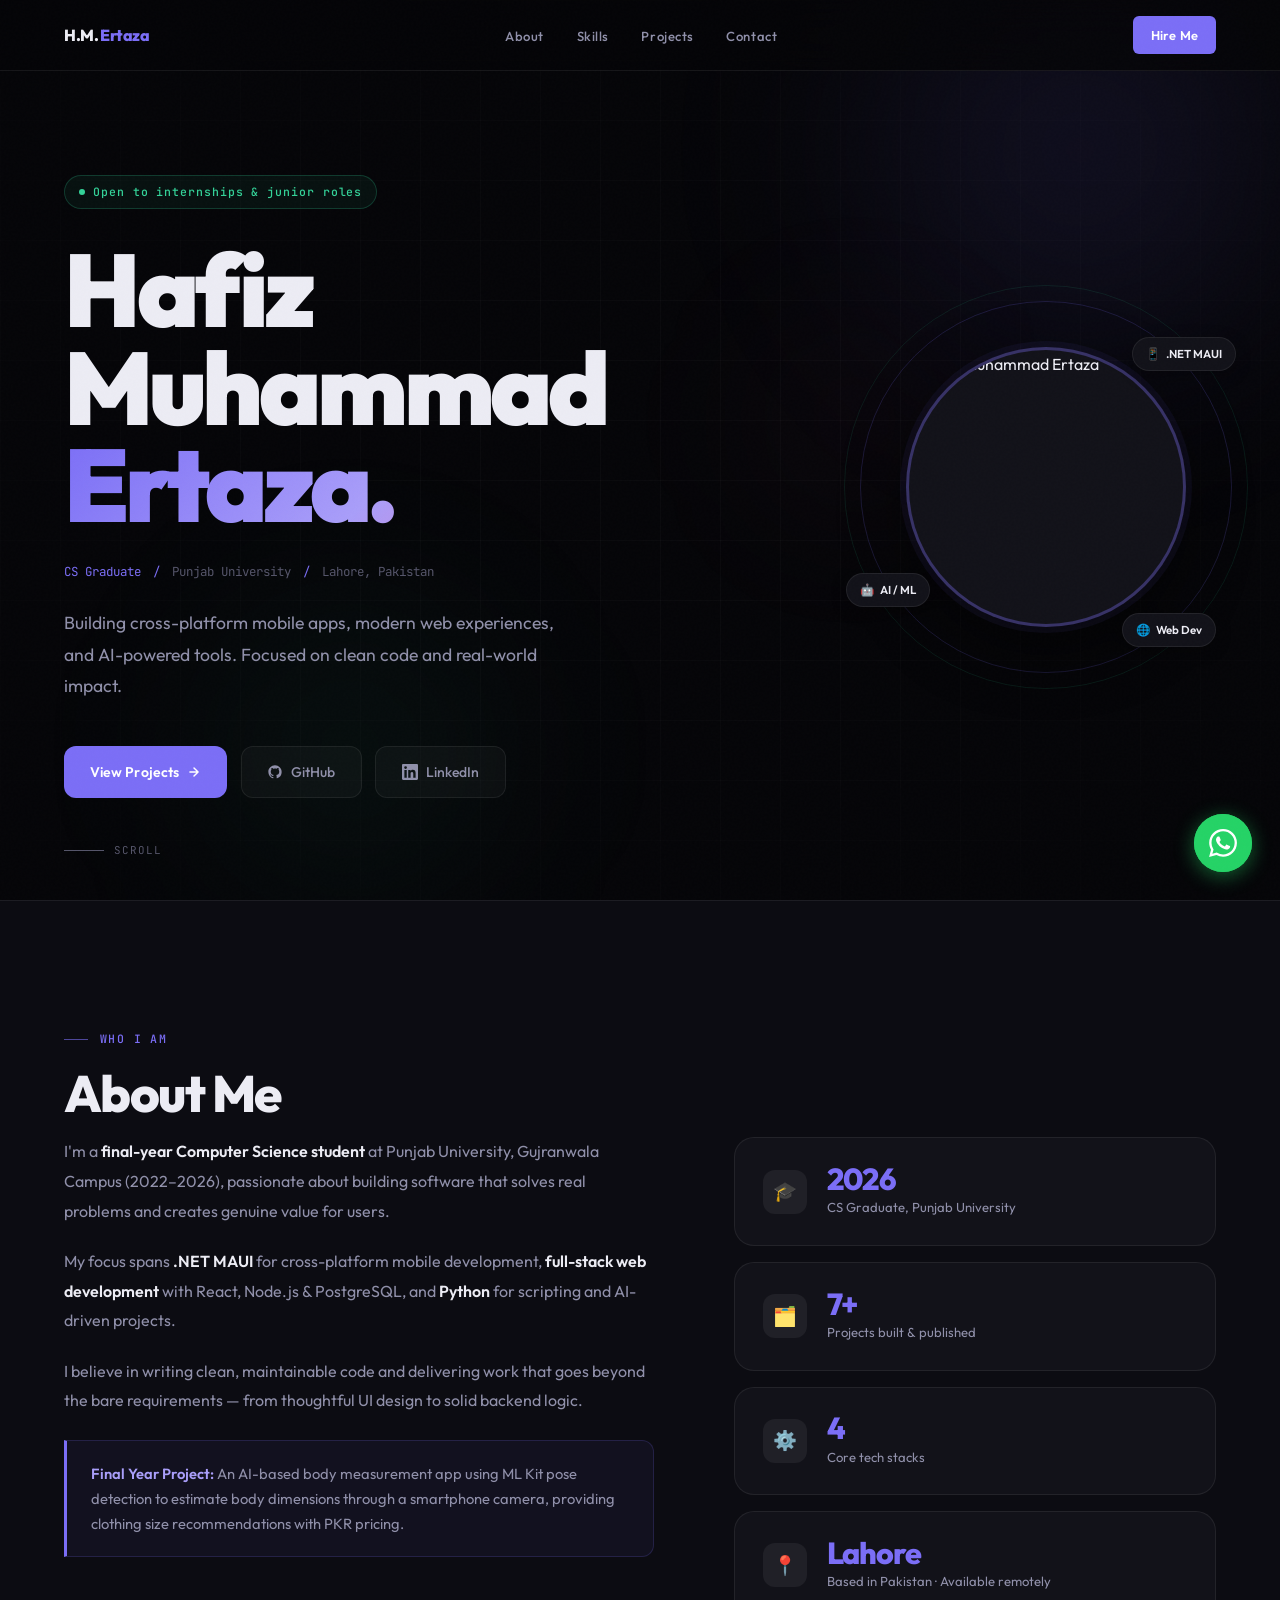
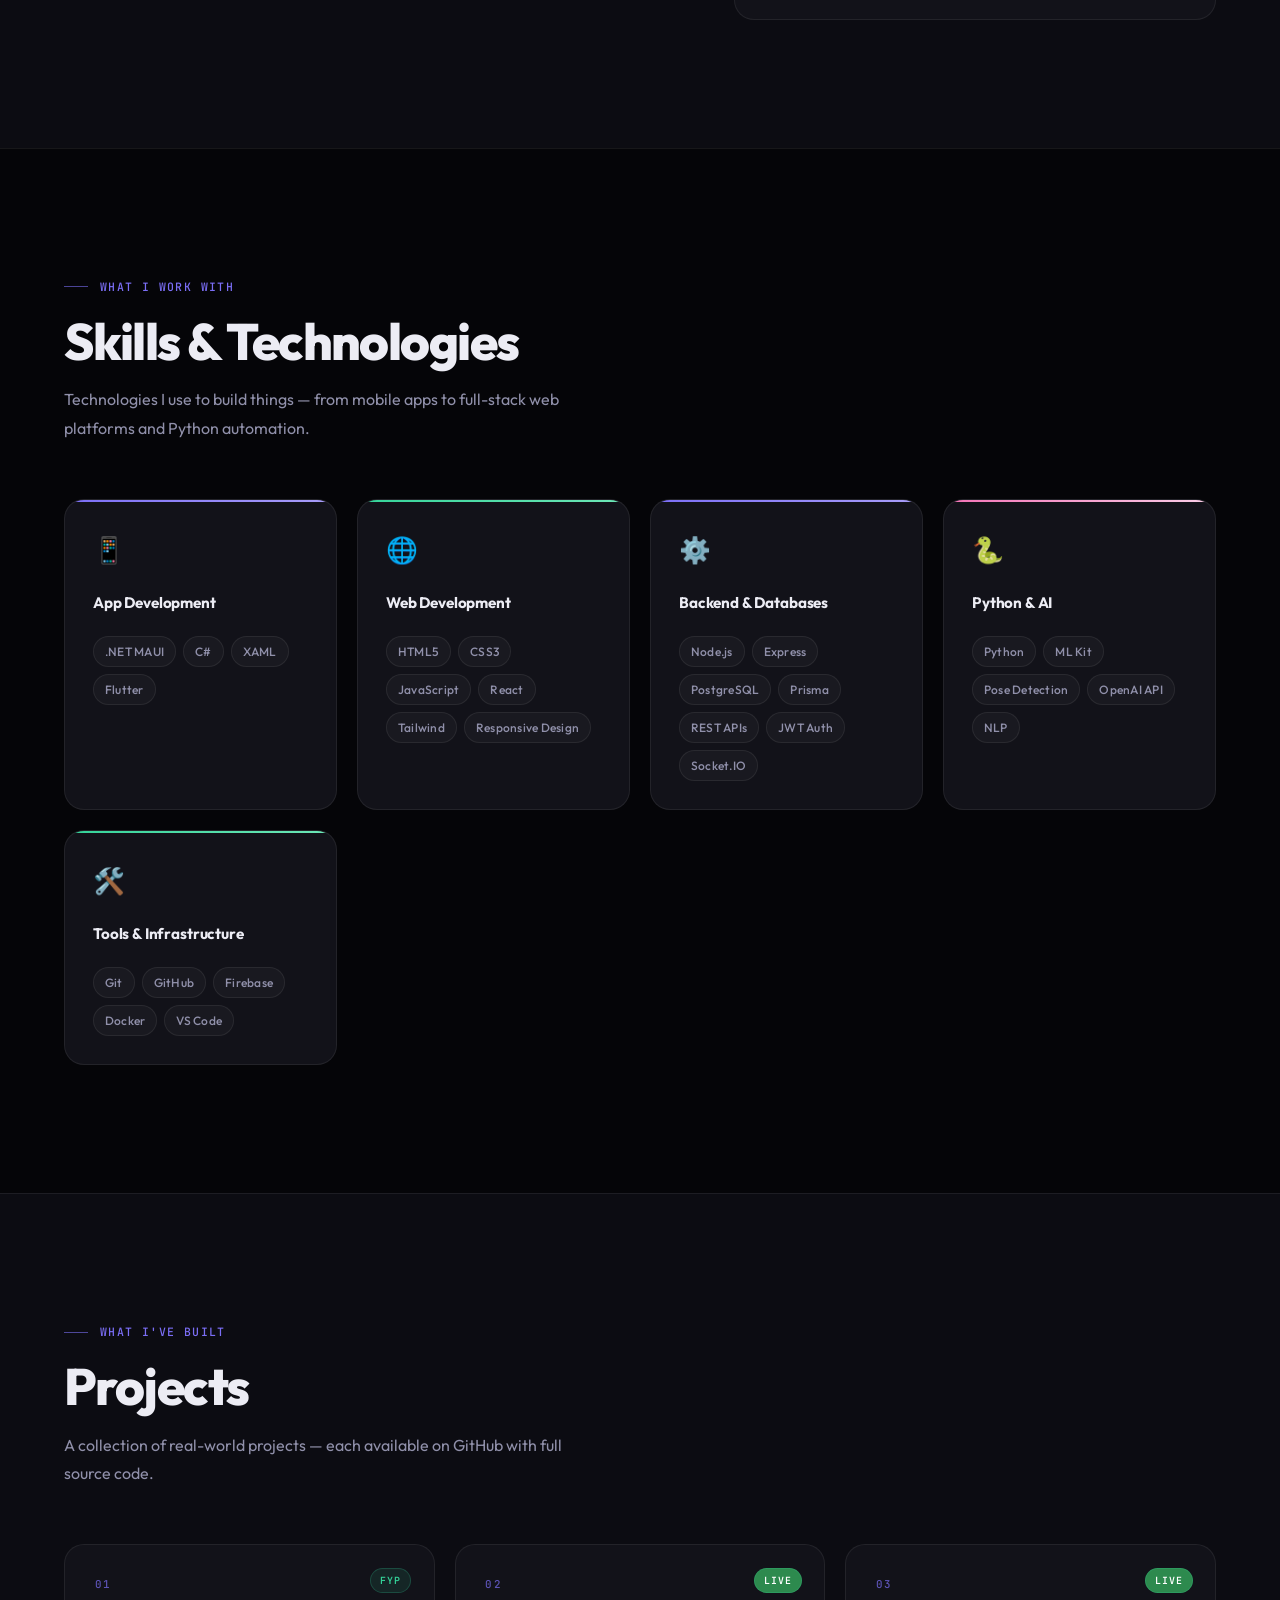
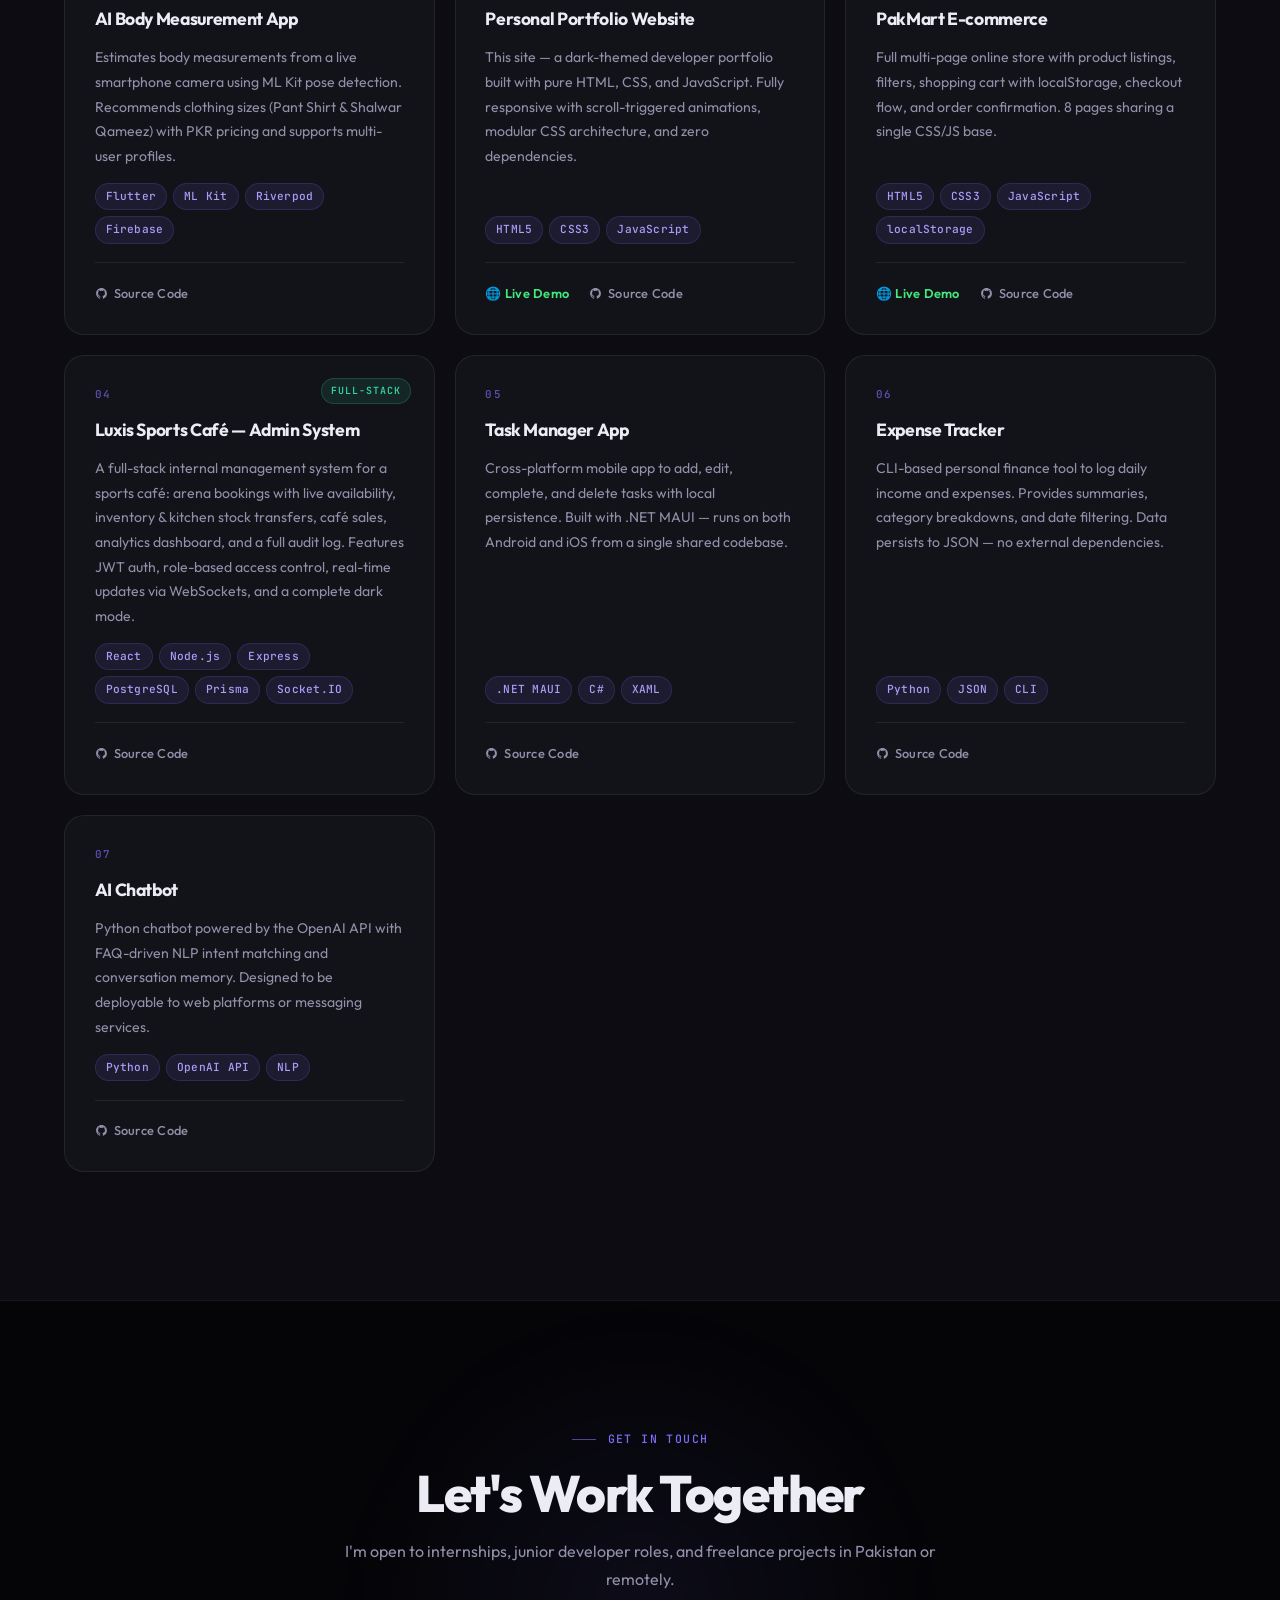
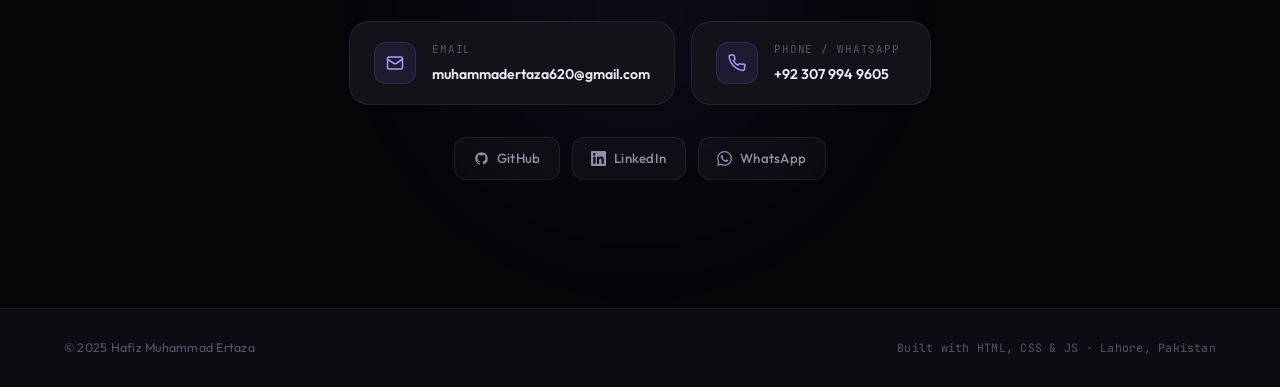
==== commit 5c88bbe4: "Add Luxis Sports Cafe full-stack project, backend skills card, updated stats" ====
--- a/index.html
+++ b/index.html
@@ -87,7 +87,7 @@
     <div class="about-layout reveal">
       <div class="about-text">
         <p>I'm a <strong>final-year Computer Science student</strong> at Punjab University, Gujranwala Campus (2022–2026), passionate about building software that solves real problems and creates genuine value for users.</p>
-        <p>My primary focus is <strong>.NET MAUI</strong> for cross-platform mobile development, <strong>modern web development</strong> with HTML, CSS &amp; JavaScript, and <strong>Python</strong> for scripting and AI-driven projects.</p>
+        <p>My focus spans <strong>.NET MAUI</strong> for cross-platform mobile development, <strong>full-stack web development</strong> with React, Node.js &amp; PostgreSQL, and <strong>Python</strong> for scripting and AI-driven projects.</p>
         <p>I believe in writing clean, maintainable code and delivering work that goes beyond the bare requirements — from thoughtful UI design to solid backend logic.</p>
         <div class="about-highlight">
           <strong>Final Year Project:</strong> An AI-based body measurement app using ML Kit pose detection to estimate body dimensions through a smartphone camera, providing clothing size recommendations with PKR pricing.
@@ -95,8 +95,8 @@
       </div>
       <div class="about-right">
         <div class="stat-card"><div class="stat-icon">🎓</div><div><div class="stat-num">2026</div><div class="stat-label">CS Graduate, Punjab University</div></div></div>
-        <div class="stat-card"><div class="stat-icon">🗂️</div><div><div class="stat-num">6+</div><div class="stat-label">Projects built &amp; published</div></div></div>
-        <div class="stat-card"><div class="stat-icon">⚙️</div><div><div class="stat-num">3</div><div class="stat-label">Core tech stacks</div></div></div>
+        <div class="stat-card"><div class="stat-icon">🗂️</div><div><div class="stat-num">7+</div><div class="stat-label">Projects built &amp; published</div></div></div>
+        <div class="stat-card"><div class="stat-icon">⚙️</div><div><div class="stat-num">4</div><div class="stat-label">Core tech stacks</div></div></div>
         <div class="stat-card"><div class="stat-icon">📍</div><div><div class="stat-num">Lahore</div><div class="stat-label">Based in Pakistan · Available remotely</div></div></div>
       </div>
     </div>
@@ -106,7 +106,7 @@
   <section id="skills">
     <div class="section-eyebrow">What I work with</div>
     <h2 class="section-title">Skills &amp; Technologies</h2>
-    <p class="section-sub">Technologies I use to build things — from mobile apps to web interfaces and Python automation.</p>
+    <p class="section-sub">Technologies I use to build things — from mobile apps to full-stack web platforms and Python automation.</p>
     <div class="skills-grid reveal">
       <div class="skill-card purple">
         <div class="skill-card-bar"></div>
@@ -121,7 +121,15 @@
         <span class="skill-card-icon">🌐</span>
         <h3>Web Development</h3>
         <div class="skill-tags">
-          <span class="skill-tag">HTML5</span><span class="skill-tag">CSS3</span><span class="skill-tag">JavaScript</span><span class="skill-tag">Bootstrap</span><span class="skill-tag">Responsive Design</span>
+          <span class="skill-tag">HTML5</span><span class="skill-tag">CSS3</span><span class="skill-tag">JavaScript</span><span class="skill-tag">React</span><span class="skill-tag">Tailwind</span><span class="skill-tag">Responsive Design</span>
+        </div>
+      </div>
+      <div class="skill-card purple">
+        <div class="skill-card-bar"></div>
+        <span class="skill-card-icon">⚙️</span>
+        <h3>Backend &amp; Databases</h3>
+        <div class="skill-tags">
+          <span class="skill-tag">Node.js</span><span class="skill-tag">Express</span><span class="skill-tag">PostgreSQL</span><span class="skill-tag">Prisma</span><span class="skill-tag">REST APIs</span><span class="skill-tag">JWT Auth</span><span class="skill-tag">Socket.IO</span>
         </div>
       </div>
       <div class="skill-card pink">
@@ -132,12 +140,12 @@
           <span class="skill-tag">Python</span><span class="skill-tag">ML Kit</span><span class="skill-tag">Pose Detection</span><span class="skill-tag">OpenAI API</span><span class="skill-tag">NLP</span>
         </div>
       </div>
-      <div class="skill-card purple">
+      <div class="skill-card green">
         <div class="skill-card-bar"></div>
         <span class="skill-card-icon">🛠️</span>
         <h3>Tools &amp; Infrastructure</h3>
         <div class="skill-tags">
-          <span class="skill-tag">Git</span><span class="skill-tag">GitHub</span><span class="skill-tag">Firebase</span><span class="skill-tag">PostgreSQL</span><span class="skill-tag">Docker</span>
+          <span class="skill-tag">Git</span><span class="skill-tag">GitHub</span><span class="skill-tag">Firebase</span><span class="skill-tag">Docker</span><span class="skill-tag">VS Code</span>
         </div>
       </div>
     </div>
@@ -208,7 +216,24 @@
       </div>
 
       <div class="project-card">
+        <span class="project-badge">FULL-STACK</span>
         <div class="project-number">04</div>
+        <h3>Luxis Sports Café — Admin System</h3>
+        <p class="project-desc">A full-stack internal management system for a sports café: arena bookings with live availability, inventory &amp; kitchen stock transfers, café sales, analytics dashboard, and a full audit log. Features JWT auth, role-based access control, real-time updates via WebSockets, and a complete dark mode.</p>
+        <div class="project-techs">
+          <span class="tech-pill">React</span><span class="tech-pill">Node.js</span><span class="tech-pill">Express</span><span class="tech-pill">PostgreSQL</span><span class="tech-pill">Prisma</span><span class="tech-pill">Socket.IO</span>
+        </div>
+        <div class="project-divider"></div>
+        <div class="project-links">
+          <a href="https://github.com/M-Ertaza1/luxis-sports-cafe" target="_blank" rel="noopener" class="project-link">
+            <svg width="13" height="13" viewBox="0 0 24 24" fill="currentColor"><path d="M12 2C6.477 2 2 6.484 2 12.017c0 4.425 2.865 8.18 6.839 9.504.5.092.682-.217.682-.483 0-.237-.008-.868-.013-1.703-2.782.605-3.369-1.343-3.369-1.343-.454-1.158-1.11-1.466-1.11-1.466-.908-.62.069-.608.069-.608 1.003.07 1.531 1.032 1.531 1.032.892 1.53 2.341 1.088 2.91.832.092-.647.35-1.088.636-1.338-2.22-.253-4.555-1.113-4.555-4.951 0-1.093.39-1.988 1.029-2.688-.103-.253-.446-1.272.098-2.65 0 0 .84-.27 2.75 1.026A9.564 9.564 0 0112 6.844c.85.004 1.705.115 2.504.337 1.909-1.296 2.747-1.027 2.747-1.027.546 1.379.202 2.398.1 2.651.64.7 1.028 1.595 1.028 2.688 0 3.848-2.339 4.695-4.566 4.942.359.31.678.921.678 1.856 0 1.338-.012 2.419-.012 2.747 0 .268.18.58.688.482A10.019 10.019 0 0022 12.017C22 6.484 17.522 2 12 2z"/></svg>
+            Source Code
+          </a>
+        </div>
+      </div>
+
+      <div class="project-card">
+        <div class="project-number">05</div>
         <h3>Task Manager App</h3>
         <p class="project-desc">Cross-platform mobile app to add, edit, complete, and delete tasks with local persistence. Built with .NET MAUI — runs on both Android and iOS from a single shared codebase.</p>
         <div class="project-techs">
@@ -224,7 +249,7 @@
       </div>
 
       <div class="project-card">
-        <div class="project-number">05</div>
+        <div class="project-number">06</div>
         <h3>Expense Tracker</h3>
         <p class="project-desc">CLI-based personal finance tool to log daily income and expenses. Provides summaries, category breakdowns, and date filtering. Data persists to JSON — no external dependencies.</p>
         <div class="project-techs">
@@ -240,7 +265,7 @@
       </div>
 
       <div class="project-card">
-        <div class="project-number">06</div>
+        <div class="project-number">07</div>
         <h3>AI Chatbot</h3>
         <p class="project-desc">Python chatbot powered by the OpenAI API with FAQ-driven NLP intent matching and conversation memory. Designed to be deployable to web platforms or messaging services.</p>
         <div class="project-techs">
--- a/style.css
+++ b/style.css
@@ -1248,11 +1248,6 @@
   .whatsapp-fab-tooltip { display: none; }
 }
 
-
-
-
-
-
 .live-badge {
   background: #2d8a4e;
   color: #fff;
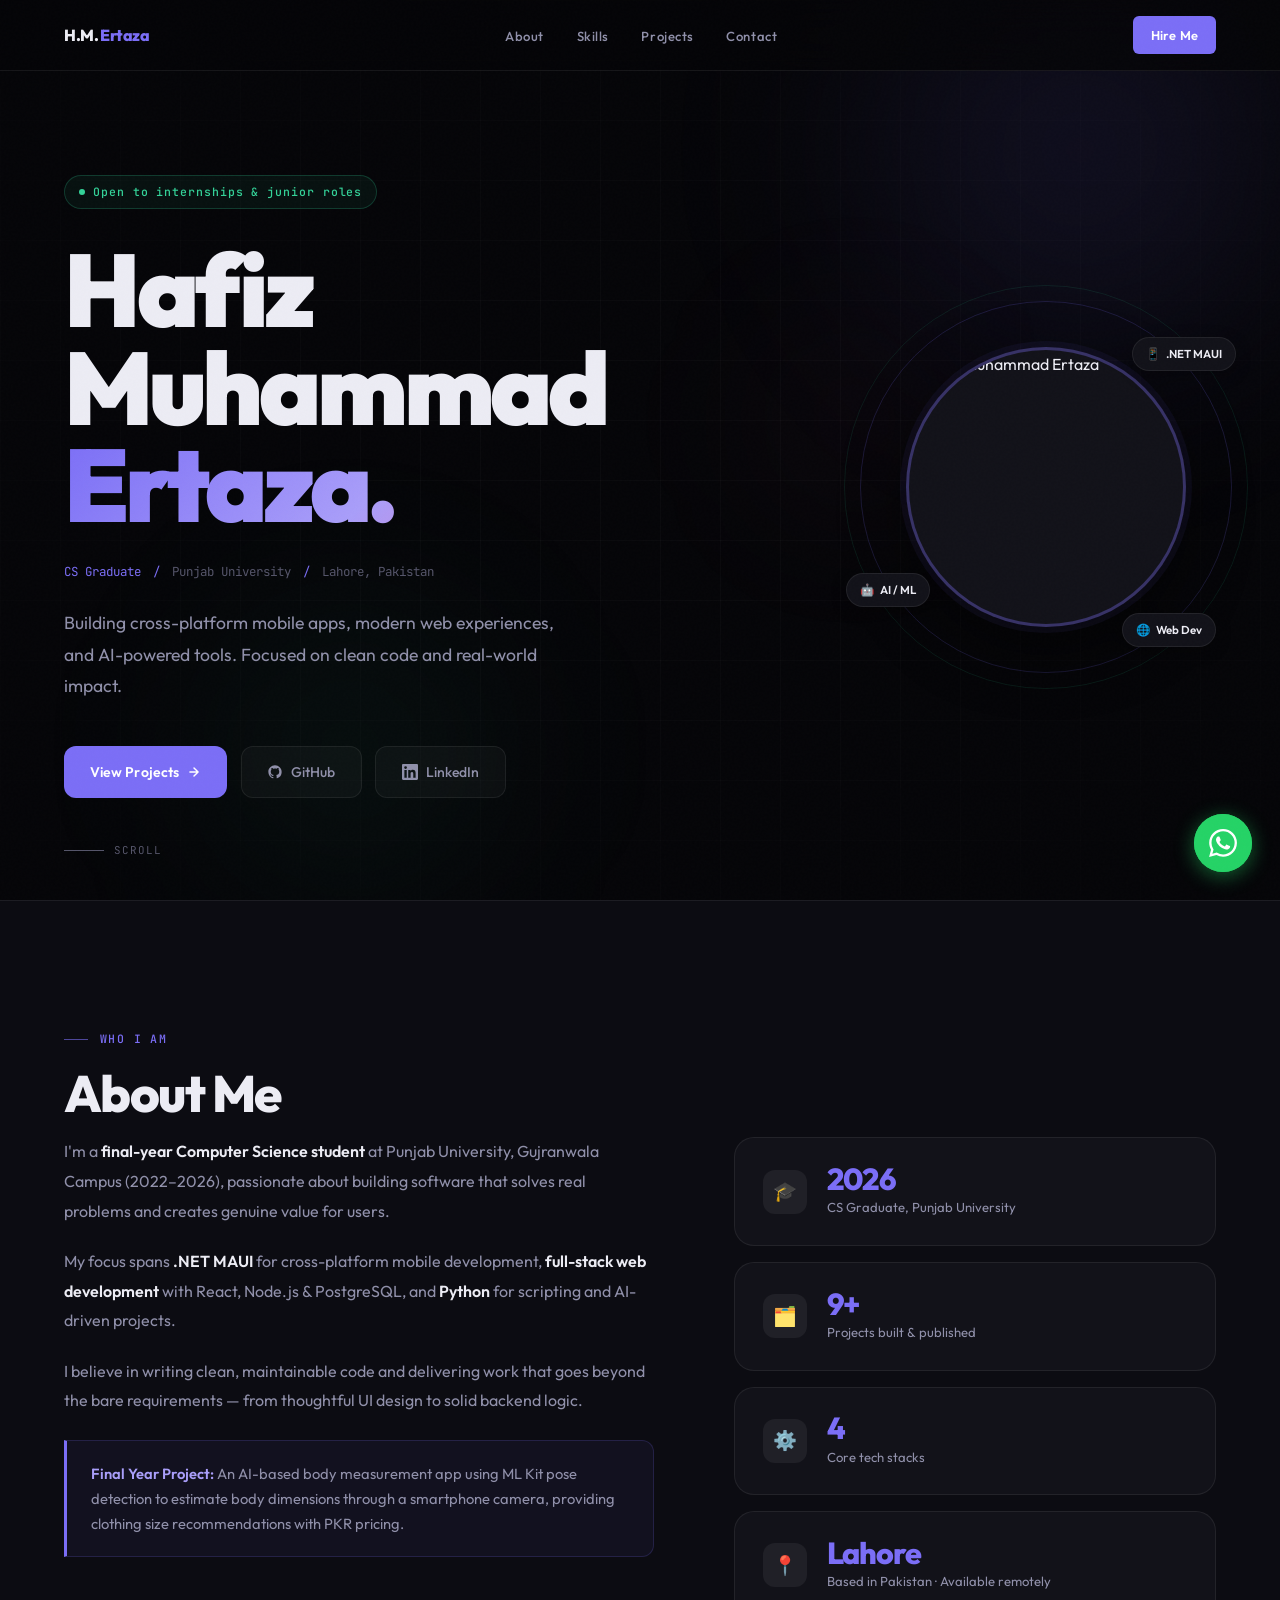
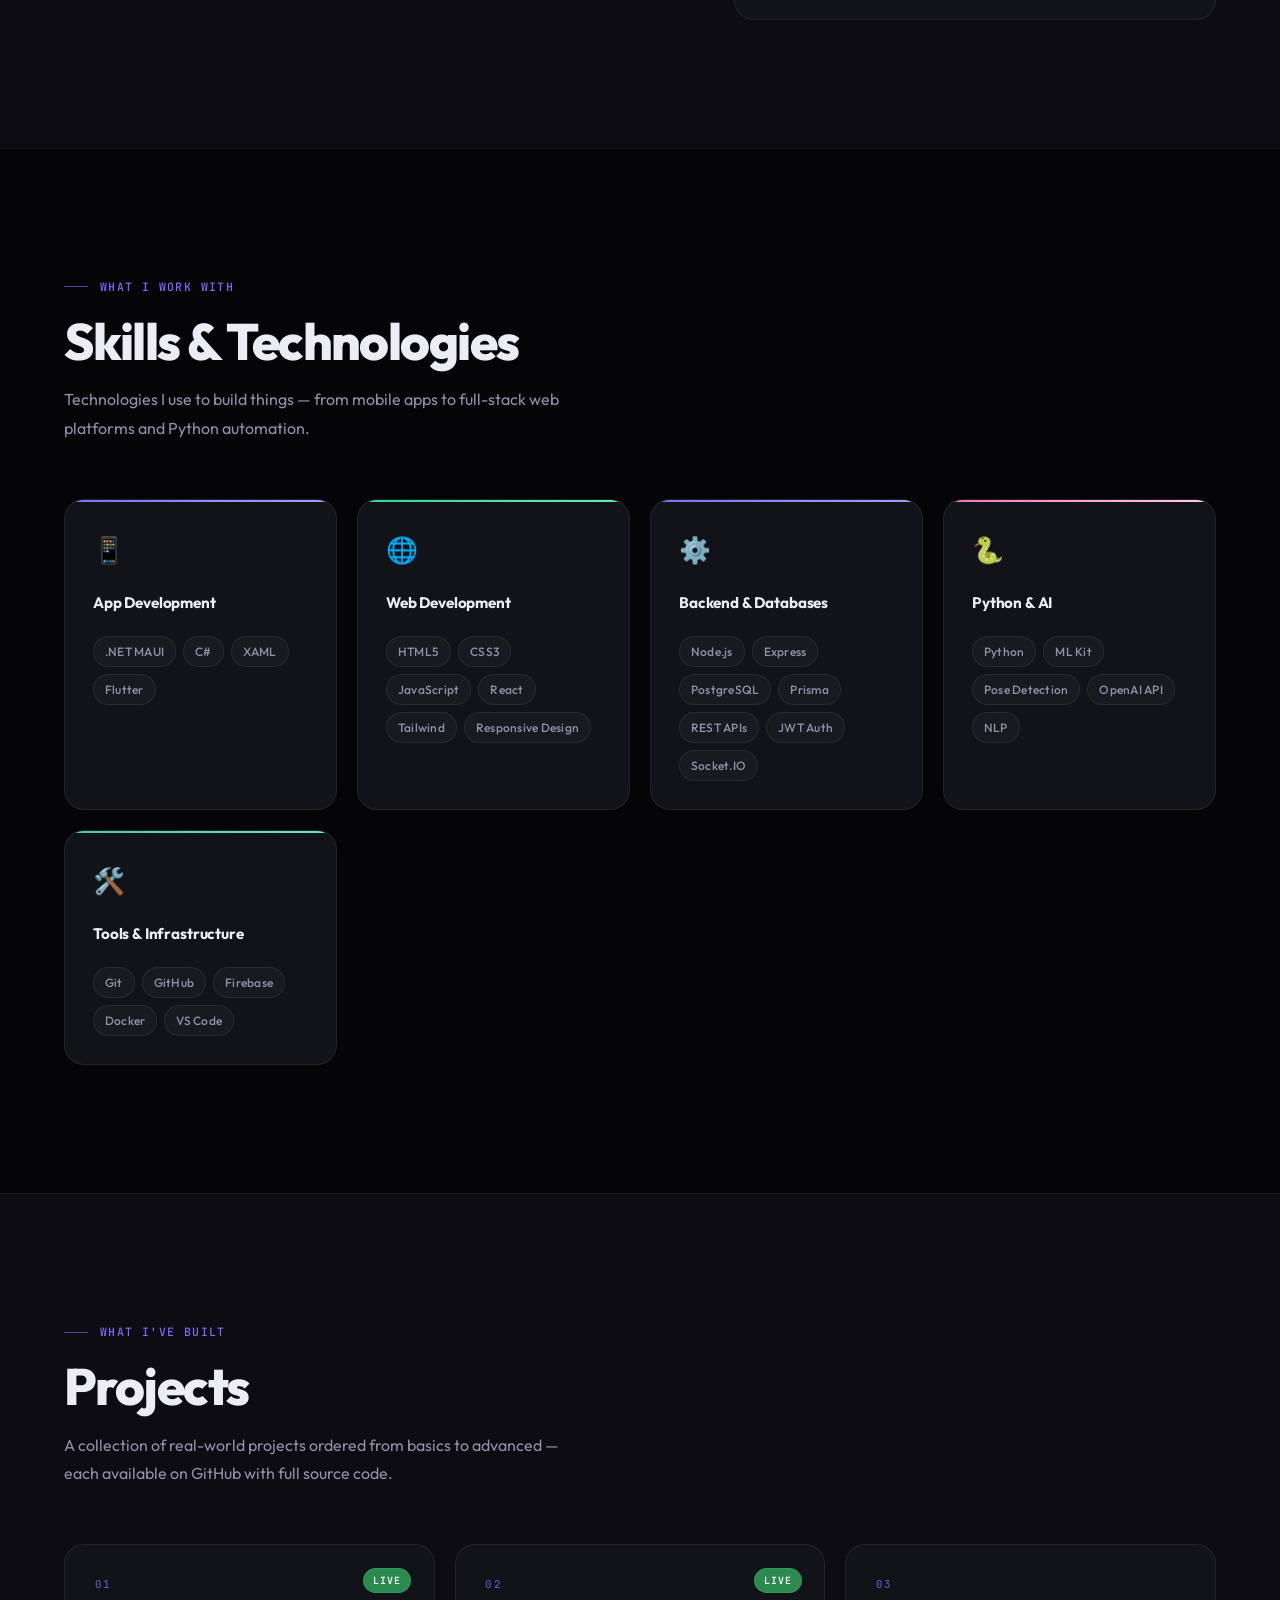
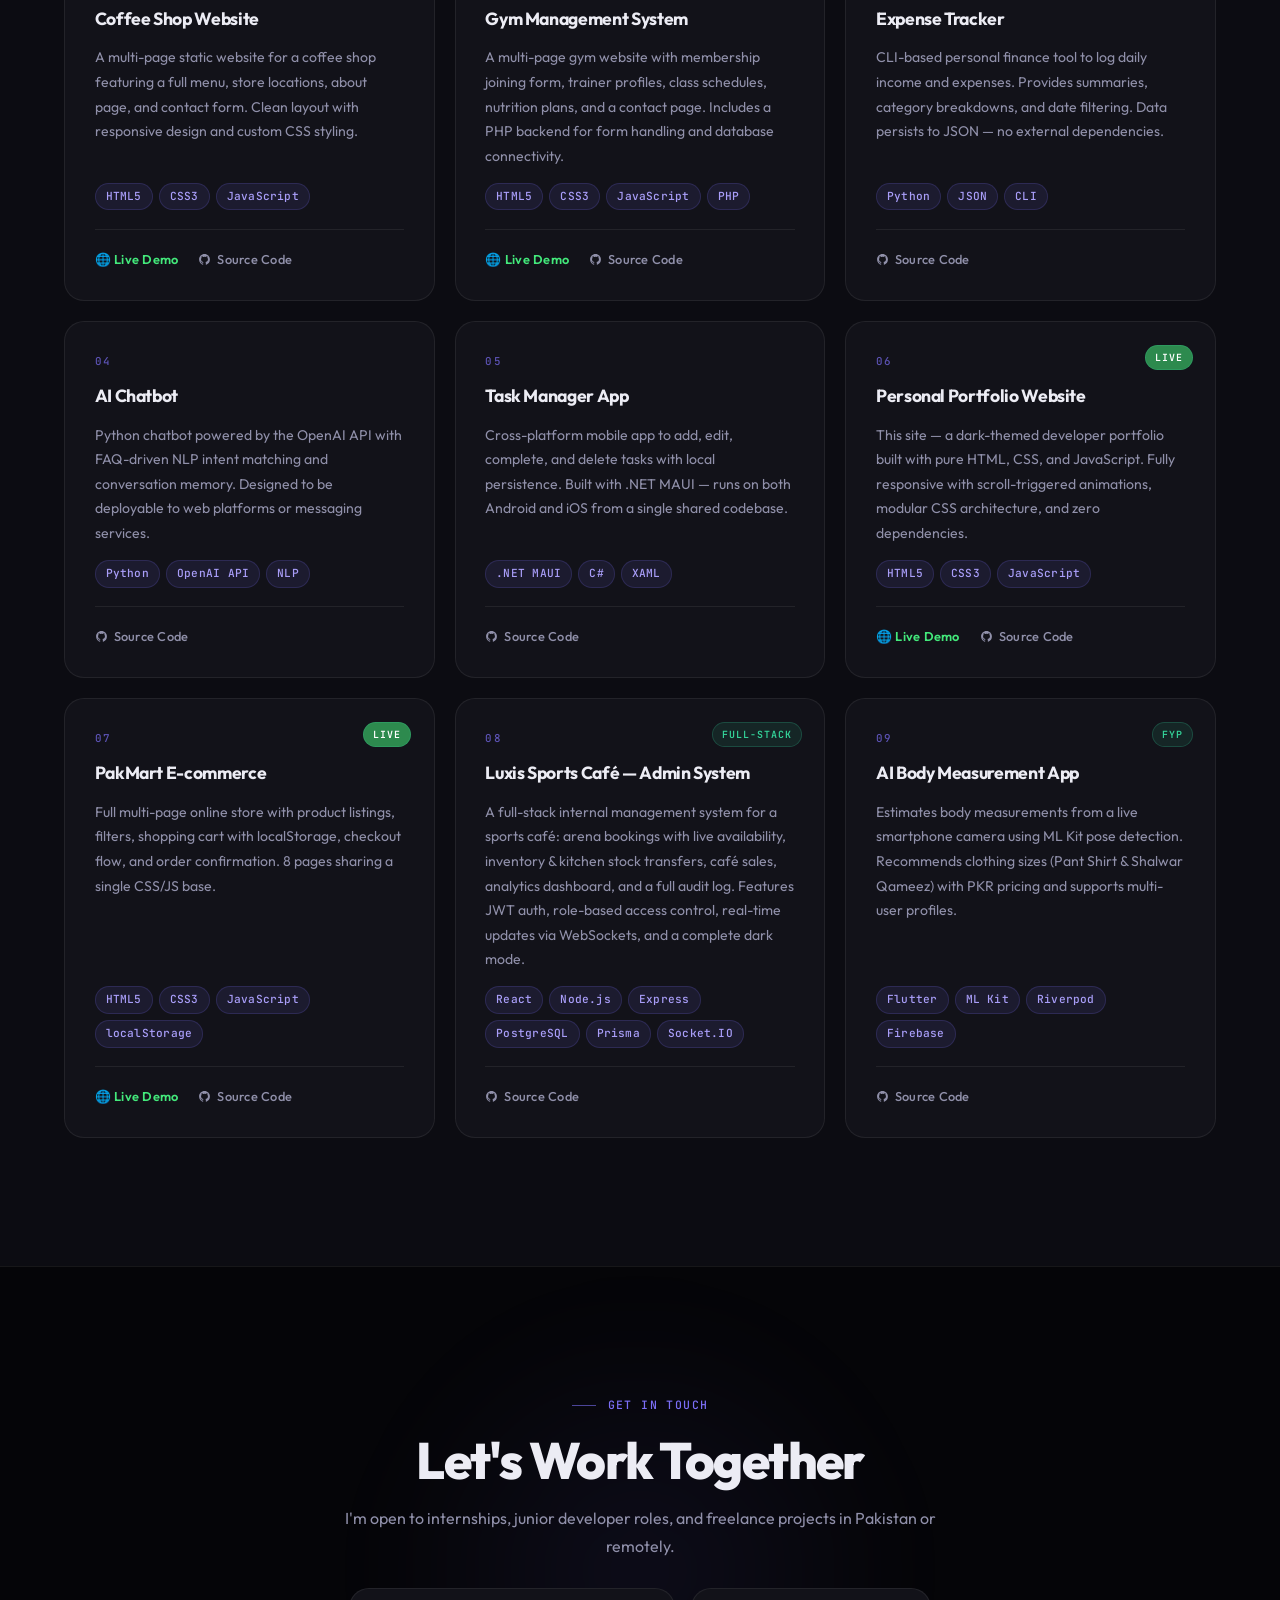
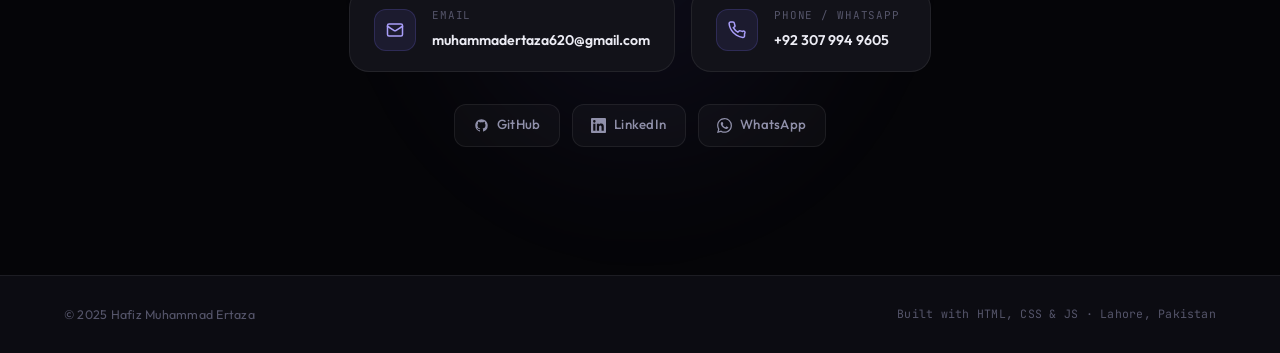
==== commit 3d6ec26c: "Add coffee-shop and gym projects, reorder basics to advanced" ====
--- a/index.html
+++ b/index.html
@@ -95,7 +95,7 @@
       </div>
       <div class="about-right">
         <div class="stat-card"><div class="stat-icon">🎓</div><div><div class="stat-num">2026</div><div class="stat-label">CS Graduate, Punjab University</div></div></div>
-        <div class="stat-card"><div class="stat-icon">🗂️</div><div><div class="stat-num">7+</div><div class="stat-label">Projects built &amp; published</div></div></div>
+        <div class="stat-card"><div class="stat-icon">🗂️</div><div><div class="stat-num">9+</div><div class="stat-label">Projects built &amp; published</div></div></div>
         <div class="stat-card"><div class="stat-icon">⚙️</div><div><div class="stat-num">4</div><div class="stat-label">Core tech stacks</div></div></div>
         <div class="stat-card"><div class="stat-icon">📍</div><div><div class="stat-num">Lahore</div><div class="stat-label">Based in Pakistan · Available remotely</div></div></div>
       </div>
@@ -155,83 +155,86 @@
   <section id="projects">
     <div class="section-eyebrow">What I've built</div>
     <h2 class="section-title">Projects</h2>
-    <p class="section-sub">A collection of real-world projects — each available on GitHub with full source code.</p>
+    <p class="section-sub">A collection of real-world projects ordered from basics to advanced — each available on GitHub with full source code.</p>
     <div class="projects-grid reveal">
 
-      <div class="project-card">
-        <span class="project-badge">FYP</span>
+      <!-- 01 -->
+      <div class="project-card">
+        <span class="project-badge live-badge">LIVE</span>
         <div class="project-number">01</div>
-        <h3>AI Body Measurement App</h3>
-        <p class="project-desc">Estimates body measurements from a live smartphone camera using ML Kit pose detection. Recommends clothing sizes (Pant Shirt &amp; Shalwar Qameez) with PKR pricing and supports multi-user profiles.</p>
-        <div class="project-techs">
-          <span class="tech-pill">Flutter</span><span class="tech-pill">ML Kit</span><span class="tech-pill">Riverpod</span><span class="tech-pill">Firebase</span>
-        </div>
-        <div class="project-divider"></div>
-        <div class="project-links">
-          <a href="https://github.com/M-Ertaza1" target="_blank" rel="noopener" class="project-link">
-            <svg width="13" height="13" viewBox="0 0 24 24" fill="currentColor"><path d="M12 2C6.477 2 2 6.484 2 12.017c0 4.425 2.865 8.18 6.839 9.504.5.092.682-.217.682-.483 0-.237-.008-.868-.013-1.703-2.782.605-3.369-1.343-3.369-1.343-.454-1.158-1.11-1.466-1.11-1.466-.908-.62.069-.608.069-.608 1.003.07 1.531 1.032 1.531 1.032.892 1.53 2.341 1.088 2.91.832.092-.647.35-1.088.636-1.338-2.22-.253-4.555-1.113-4.555-4.951 0-1.093.39-1.988 1.029-2.688-.103-.253-.446-1.272.098-2.65 0 0 .84-.27 2.75 1.026A9.564 9.564 0 0112 6.844c.85.004 1.705.115 2.504.337 1.909-1.296 2.747-1.027 2.747-1.027.546 1.379.202 2.398.1 2.651.64.7 1.028 1.595 1.028 2.688 0 3.848-2.339 4.695-4.566 4.942.359.31.678.921.678 1.856 0 1.338-.012 2.419-.012 2.747 0 .268.18.58.688.482A10.019 10.019 0 0022 12.017C22 6.484 17.522 2 12 2z"/></svg>
-            Source Code
-          </a>
-        </div>
-      </div>
-
+        <h3>Coffee Shop Website</h3>
+        <p class="project-desc">A multi-page static website for a coffee shop featuring a full menu, store locations, about page, and contact form. Clean layout with responsive design and custom CSS styling.</p>
+        <div class="project-techs">
+          <span class="tech-pill">HTML5</span><span class="tech-pill">CSS3</span><span class="tech-pill">JavaScript</span>
+        </div>
+        <div class="project-divider"></div>
+        <div class="project-links">
+          <a href="https://m-ertaza1.github.io/coffee-shop/home.html" target="_blank" rel="noopener" class="project-link project-link-live">
+            🌐 Live Demo
+          </a>
+          <a href="https://github.com/M-Ertaza1/coffee-shop" target="_blank" rel="noopener" class="project-link">
+            <svg width="13" height="13" viewBox="0 0 24 24" fill="currentColor"><path d="M12 2C6.477 2 2 6.484 2 12.017c0 4.425 2.865 8.18 6.839 9.504.5.092.682-.217.682-.483 0-.237-.008-.868-.013-1.703-2.782.605-3.369-1.343-3.369-1.343-.454-1.158-1.11-1.466-1.11-1.466-.908-.62.069-.608.069-.608 1.003.07 1.531 1.032 1.531 1.032.892 1.53 2.341 1.088 2.91.832.092-.647.35-1.088.636-1.338-2.22-.253-4.555-1.113-4.555-4.951 0-1.093.39-1.988 1.029-2.688-.103-.253-.446-1.272.098-2.65 0 0 .84-.27 2.75 1.026A9.564 9.564 0 0112 6.844c.85.004 1.705.115 2.504.337 1.909-1.296 2.747-1.027 2.747-1.027.546 1.379.202 2.398.1 2.651.64.7 1.028 1.595 1.028 2.688 0 3.848-2.339 4.695-4.566 4.942.359.31.678.921.678 1.856 0 1.338-.012 2.419-.012 2.747 0 .268.18.58.688.482A10.019 10.019 0 0022 12.017C22 6.484 17.522 2 12 2z"/></svg>
+            Source Code
+          </a>
+        </div>
+      </div>
+
+      <!-- 02 -->
       <div class="project-card">
         <span class="project-badge live-badge">LIVE</span>
         <div class="project-number">02</div>
-        <h3>Personal Portfolio Website</h3>
-        <p class="project-desc">This site — a dark-themed developer portfolio built with pure HTML, CSS, and JavaScript. Fully responsive with scroll-triggered animations, modular CSS architecture, and zero dependencies.</p>
-        <div class="project-techs">
-          <span class="tech-pill">HTML5</span><span class="tech-pill">CSS3</span><span class="tech-pill">JavaScript</span>
-        </div>
-        <div class="project-divider"></div>
-        <div class="project-links">
-          <a href="https://m-ertaza1.github.io/portfolio-website" target="_blank" rel="noopener" class="project-link project-link-live">
+        <h3>Gym Management System</h3>
+        <p class="project-desc">A multi-page gym website with membership joining form, trainer profiles, class schedules, nutrition plans, and a contact page. Includes a PHP backend for form handling and database connectivity.</p>
+        <div class="project-techs">
+          <span class="tech-pill">HTML5</span><span class="tech-pill">CSS3</span><span class="tech-pill">JavaScript</span><span class="tech-pill">PHP</span>
+        </div>
+        <div class="project-divider"></div>
+        <div class="project-links">
+          <a href="https://m-ertaza1.github.io/gym/home.html" target="_blank" rel="noopener" class="project-link project-link-live">
             🌐 Live Demo
           </a>
-          <a href="https://github.com/M-Ertaza1/portfolio-website" target="_blank" rel="noopener" class="project-link">
-            <svg width="13" height="13" viewBox="0 0 24 24" fill="currentColor"><path d="M12 2C6.477 2 2 6.484 2 12.017c0 4.425 2.865 8.18 6.839 9.504.5.092.682-.217.682-.483 0-.237-.008-.868-.013-1.703-2.782.605-3.369-1.343-3.369-1.343-.454-1.158-1.11-1.466-1.11-1.466-.908-.62.069-.608.069-.608 1.003.07 1.531 1.032 1.531 1.032.892 1.53 2.341 1.088 2.91.832.092-.647.35-1.088.636-1.338-2.22-.253-4.555-1.113-4.555-4.951 0-1.093.39-1.988 1.029-2.688-.103-.253-.446-1.272.098-2.65 0 0 .84-.27 2.75 1.026A9.564 9.564 0 0112 6.844c.85.004 1.705.115 2.504.337 1.909-1.296 2.747-1.027 2.747-1.027.546 1.379.202 2.398.1 2.651.64.7 1.028 1.595 1.028 2.688 0 3.848-2.339 4.695-4.566 4.942.359.31.678.921.678 1.856 0 1.338-.012 2.419-.012 2.747 0 .268.18.58.688.482A10.019 10.019 0 0022 12.017C22 6.484 17.522 2 12 2z"/></svg>
-            Source Code
-          </a>
-        </div>
-      </div>
-
-      <div class="project-card">
-        <span class="project-badge live-badge">LIVE</span>
+          <a href="https://github.com/M-Ertaza1/gym" target="_blank" rel="noopener" class="project-link">
+            <svg width="13" height="13" viewBox="0 0 24 24" fill="currentColor"><path d="M12 2C6.477 2 2 6.484 2 12.017c0 4.425 2.865 8.18 6.839 9.504.5.092.682-.217.682-.483 0-.237-.008-.868-.013-1.703-2.782.605-3.369-1.343-3.369-1.343-.454-1.158-1.11-1.466-1.11-1.466-.908-.62.069-.608.069-.608 1.003.07 1.531 1.032 1.531 1.032.892 1.53 2.341 1.088 2.91.832.092-.647.35-1.088.636-1.338-2.22-.253-4.555-1.113-4.555-4.951 0-1.093.39-1.988 1.029-2.688-.103-.253-.446-1.272.098-2.65 0 0 .84-.27 2.75 1.026A9.564 9.564 0 0112 6.844c.85.004 1.705.115 2.504.337 1.909-1.296 2.747-1.027 2.747-1.027.546 1.379.202 2.398.1 2.651.64.7 1.028 1.595 1.028 2.688 0 3.848-2.339 4.695-4.566 4.942.359.31.678.921.678 1.856 0 1.338-.012 2.419-.012 2.747 0 .268.18.58.688.482A10.019 10.019 0 0022 12.017C22 6.484 17.522 2 12 2z"/></svg>
+            Source Code
+          </a>
+        </div>
+      </div>
+
+      <!-- 03 -->
+      <div class="project-card">
         <div class="project-number">03</div>
-        <h3>PakMart E-commerce</h3>
-        <p class="project-desc">Full multi-page online store with product listings, filters, shopping cart with localStorage, checkout flow, and order confirmation. 8 pages sharing a single CSS/JS base.</p>
-        <div class="project-techs">
-          <span class="tech-pill">HTML5</span><span class="tech-pill">CSS3</span><span class="tech-pill">JavaScript</span><span class="tech-pill">localStorage</span>
-        </div>
-        <div class="project-divider"></div>
-        <div class="project-links">
-          <a href="https://m-ertaza1.github.io/pakmart" target="_blank" rel="noopener" class="project-link project-link-live">
-            🌐 Live Demo
-          </a>
-          <a href="https://github.com/M-Ertaza1/pakmart" target="_blank" rel="noopener" class="project-link">
-            <svg width="13" height="13" viewBox="0 0 24 24" fill="currentColor"><path d="M12 2C6.477 2 2 6.484 2 12.017c0 4.425 2.865 8.18 6.839 9.504.5.092.682-.217.682-.483 0-.237-.008-.868-.013-1.703-2.782.605-3.369-1.343-3.369-1.343-.454-1.158-1.11-1.466-1.11-1.466-.908-.62.069-.608.069-.608 1.003.07 1.531 1.032 1.531 1.032.892 1.53 2.341 1.088 2.91.832.092-.647.35-1.088.636-1.338-2.22-.253-4.555-1.113-4.555-4.951 0-1.093.39-1.988 1.029-2.688-.103-.253-.446-1.272.098-2.65 0 0 .84-.27 2.75 1.026A9.564 9.564 0 0112 6.844c.85.004 1.705.115 2.504.337 1.909-1.296 2.747-1.027 2.747-1.027.546 1.379.202 2.398.1 2.651.64.7 1.028 1.595 1.028 2.688 0 3.848-2.339 4.695-4.566 4.942.359.31.678.921.678 1.856 0 1.338-.012 2.419-.012 2.747 0 .268.18.58.688.482A10.019 10.019 0 0022 12.017C22 6.484 17.522 2 12 2z"/></svg>
-            Source Code
-          </a>
-        </div>
-      </div>
-
-      <div class="project-card">
-        <span class="project-badge">FULL-STACK</span>
+        <h3>Expense Tracker</h3>
+        <p class="project-desc">CLI-based personal finance tool to log daily income and expenses. Provides summaries, category breakdowns, and date filtering. Data persists to JSON — no external dependencies.</p>
+        <div class="project-techs">
+          <span class="tech-pill">Python</span><span class="tech-pill">JSON</span><span class="tech-pill">CLI</span>
+        </div>
+        <div class="project-divider"></div>
+        <div class="project-links">
+          <a href="https://github.com/M-Ertaza1" target="_blank" rel="noopener" class="project-link">
+            <svg width="13" height="13" viewBox="0 0 24 24" fill="currentColor"><path d="M12 2C6.477 2 2 6.484 2 12.017c0 4.425 2.865 8.18 6.839 9.504.5.092.682-.217.682-.483 0-.237-.008-.868-.013-1.703-2.782.605-3.369-1.343-3.369-1.343-.454-1.158-1.11-1.466-1.11-1.466-.908-.62.069-.608.069-.608 1.003.07 1.531 1.032 1.531 1.032.892 1.53 2.341 1.088 2.91.832.092-.647.35-1.088.636-1.338-2.22-.253-4.555-1.113-4.555-4.951 0-1.093.39-1.988 1.029-2.688-.103-.253-.446-1.272.098-2.65 0 0 .84-.27 2.75 1.026A9.564 9.564 0 0112 6.844c.85.004 1.705.115 2.504.337 1.909-1.296 2.747-1.027 2.747-1.027.546 1.379.202 2.398.1 2.651.64.7 1.028 1.595 1.028 2.688 0 3.848-2.339 4.695-4.566 4.942.359.31.678.921.678 1.856 0 1.338-.012 2.419-.012 2.747 0 .268.18.58.688.482A10.019 10.019 0 0022 12.017C22 6.484 17.522 2 12 2z"/></svg>
+            Source Code
+          </a>
+        </div>
+      </div>
+
+      <!-- 04 -->
+      <div class="project-card">
         <div class="project-number">04</div>
-        <h3>Luxis Sports Café — Admin System</h3>
-        <p class="project-desc">A full-stack internal management system for a sports café: arena bookings with live availability, inventory &amp; kitchen stock transfers, café sales, analytics dashboard, and a full audit log. Features JWT auth, role-based access control, real-time updates via WebSockets, and a complete dark mode.</p>
-        <div class="project-techs">
-          <span class="tech-pill">React</span><span class="tech-pill">Node.js</span><span class="tech-pill">Express</span><span class="tech-pill">PostgreSQL</span><span class="tech-pill">Prisma</span><span class="tech-pill">Socket.IO</span>
-        </div>
-        <div class="project-divider"></div>
-        <div class="project-links">
-          <a href="https://github.com/M-Ertaza1/luxis-sports-cafe" target="_blank" rel="noopener" class="project-link">
-            <svg width="13" height="13" viewBox="0 0 24 24" fill="currentColor"><path d="M12 2C6.477 2 2 6.484 2 12.017c0 4.425 2.865 8.18 6.839 9.504.5.092.682-.217.682-.483 0-.237-.008-.868-.013-1.703-2.782.605-3.369-1.343-3.369-1.343-.454-1.158-1.11-1.466-1.11-1.466-.908-.62.069-.608.069-.608 1.003.07 1.531 1.032 1.531 1.032.892 1.53 2.341 1.088 2.91.832.092-.647.35-1.088.636-1.338-2.22-.253-4.555-1.113-4.555-4.951 0-1.093.39-1.988 1.029-2.688-.103-.253-.446-1.272.098-2.65 0 0 .84-.27 2.75 1.026A9.564 9.564 0 0112 6.844c.85.004 1.705.115 2.504.337 1.909-1.296 2.747-1.027 2.747-1.027.546 1.379.202 2.398.1 2.651.64.7 1.028 1.595 1.028 2.688 0 3.848-2.339 4.695-4.566 4.942.359.31.678.921.678 1.856 0 1.338-.012 2.419-.012 2.747 0 .268.18.58.688.482A10.019 10.019 0 0022 12.017C22 6.484 17.522 2 12 2z"/></svg>
-            Source Code
-          </a>
-        </div>
-      </div>
-
+        <h3>AI Chatbot</h3>
+        <p class="project-desc">Python chatbot powered by the OpenAI API with FAQ-driven NLP intent matching and conversation memory. Designed to be deployable to web platforms or messaging services.</p>
+        <div class="project-techs">
+          <span class="tech-pill">Python</span><span class="tech-pill">OpenAI API</span><span class="tech-pill">NLP</span>
+        </div>
+        <div class="project-divider"></div>
+        <div class="project-links">
+          <a href="https://github.com/M-Ertaza1" target="_blank" rel="noopener" class="project-link">
+            <svg width="13" height="13" viewBox="0 0 24 24" fill="currentColor"><path d="M12 2C6.477 2 2 6.484 2 12.017c0 4.425 2.865 8.18 6.839 9.504.5.092.682-.217.682-.483 0-.237-.008-.868-.013-1.703-2.782.605-3.369-1.343-3.369-1.343-.454-1.158-1.11-1.466-1.11-1.466-.908-.62.069-.608.069-.608 1.003.07 1.531 1.032 1.531 1.032.892 1.53 2.341 1.088 2.91.832.092-.647.35-1.088.636-1.338-2.22-.253-4.555-1.113-4.555-4.951 0-1.093.39-1.988 1.029-2.688-.103-.253-.446-1.272.098-2.65 0 0 .84-.27 2.75 1.026A9.564 9.564 0 0112 6.844c.85.004 1.705.115 2.504.337 1.909-1.296 2.747-1.027 2.747-1.027.546 1.379.202 2.398.1 2.651.64.7 1.028 1.595 1.028 2.688 0 3.848-2.339 4.695-4.566 4.942.359.31.678.921.678 1.856 0 1.338-.012 2.419-.012 2.747 0 .268.18.58.688.482A10.019 10.019 0 0022 12.017C22 6.484 17.522 2 12 2z"/></svg>
+            Source Code
+          </a>
+        </div>
+      </div>
+
+      <!-- 05 -->
       <div class="project-card">
         <div class="project-number">05</div>
         <h3>Task Manager App</h3>
@@ -248,28 +251,74 @@
         </div>
       </div>
 
-      <div class="project-card">
+      <!-- 06 -->
+      <div class="project-card">
+        <span class="project-badge live-badge">LIVE</span>
         <div class="project-number">06</div>
-        <h3>Expense Tracker</h3>
-        <p class="project-desc">CLI-based personal finance tool to log daily income and expenses. Provides summaries, category breakdowns, and date filtering. Data persists to JSON — no external dependencies.</p>
-        <div class="project-techs">
-          <span class="tech-pill">Python</span><span class="tech-pill">JSON</span><span class="tech-pill">CLI</span>
-        </div>
-        <div class="project-divider"></div>
-        <div class="project-links">
-          <a href="https://github.com/M-Ertaza1" target="_blank" rel="noopener" class="project-link">
-            <svg width="13" height="13" viewBox="0 0 24 24" fill="currentColor"><path d="M12 2C6.477 2 2 6.484 2 12.017c0 4.425 2.865 8.18 6.839 9.504.5.092.682-.217.682-.483 0-.237-.008-.868-.013-1.703-2.782.605-3.369-1.343-3.369-1.343-.454-1.158-1.11-1.466-1.11-1.466-.908-.62.069-.608.069-.608 1.003.07 1.531 1.032 1.531 1.032.892 1.53 2.341 1.088 2.91.832.092-.647.35-1.088.636-1.338-2.22-.253-4.555-1.113-4.555-4.951 0-1.093.39-1.988 1.029-2.688-.103-.253-.446-1.272.098-2.65 0 0 .84-.27 2.75 1.026A9.564 9.564 0 0112 6.844c.85.004 1.705.115 2.504.337 1.909-1.296 2.747-1.027 2.747-1.027.546 1.379.202 2.398.1 2.651.64.7 1.028 1.595 1.028 2.688 0 3.848-2.339 4.695-4.566 4.942.359.31.678.921.678 1.856 0 1.338-.012 2.419-.012 2.747 0 .268.18.58.688.482A10.019 10.019 0 0022 12.017C22 6.484 17.522 2 12 2z"/></svg>
-            Source Code
-          </a>
-        </div>
-      </div>
-
-      <div class="project-card">
+        <h3>Personal Portfolio Website</h3>
+        <p class="project-desc">This site — a dark-themed developer portfolio built with pure HTML, CSS, and JavaScript. Fully responsive with scroll-triggered animations, modular CSS architecture, and zero dependencies.</p>
+        <div class="project-techs">
+          <span class="tech-pill">HTML5</span><span class="tech-pill">CSS3</span><span class="tech-pill">JavaScript</span>
+        </div>
+        <div class="project-divider"></div>
+        <div class="project-links">
+          <a href="https://m-ertaza1.github.io/portfolio-website" target="_blank" rel="noopener" class="project-link project-link-live">
+            🌐 Live Demo
+          </a>
+          <a href="https://github.com/M-Ertaza1/portfolio-website" target="_blank" rel="noopener" class="project-link">
+            <svg width="13" height="13" viewBox="0 0 24 24" fill="currentColor"><path d="M12 2C6.477 2 2 6.484 2 12.017c0 4.425 2.865 8.18 6.839 9.504.5.092.682-.217.682-.483 0-.237-.008-.868-.013-1.703-2.782.605-3.369-1.343-3.369-1.343-.454-1.158-1.11-1.466-1.11-1.466-.908-.62.069-.608.069-.608 1.003.07 1.531 1.032 1.531 1.032.892 1.53 2.341 1.088 2.91.832.092-.647.35-1.088.636-1.338-2.22-.253-4.555-1.113-4.555-4.951 0-1.093.39-1.988 1.029-2.688-.103-.253-.446-1.272.098-2.65 0 0 .84-.27 2.75 1.026A9.564 9.564 0 0112 6.844c.85.004 1.705.115 2.504.337 1.909-1.296 2.747-1.027 2.747-1.027.546 1.379.202 2.398.1 2.651.64.7 1.028 1.595 1.028 2.688 0 3.848-2.339 4.695-4.566 4.942.359.31.678.921.678 1.856 0 1.338-.012 2.419-.012 2.747 0 .268.18.58.688.482A10.019 10.019 0 0022 12.017C22 6.484 17.522 2 12 2z"/></svg>
+            Source Code
+          </a>
+        </div>
+      </div>
+
+      <!-- 07 -->
+      <div class="project-card">
+        <span class="project-badge live-badge">LIVE</span>
         <div class="project-number">07</div>
-        <h3>AI Chatbot</h3>
-        <p class="project-desc">Python chatbot powered by the OpenAI API with FAQ-driven NLP intent matching and conversation memory. Designed to be deployable to web platforms or messaging services.</p>
-        <div class="project-techs">
-          <span class="tech-pill">Python</span><span class="tech-pill">OpenAI API</span><span class="tech-pill">NLP</span>
+        <h3>PakMart E-commerce</h3>
+        <p class="project-desc">Full multi-page online store with product listings, filters, shopping cart with localStorage, checkout flow, and order confirmation. 8 pages sharing a single CSS/JS base.</p>
+        <div class="project-techs">
+          <span class="tech-pill">HTML5</span><span class="tech-pill">CSS3</span><span class="tech-pill">JavaScript</span><span class="tech-pill">localStorage</span>
+        </div>
+        <div class="project-divider"></div>
+        <div class="project-links">
+          <a href="https://m-ertaza1.github.io/pakmart" target="_blank" rel="noopener" class="project-link project-link-live">
+            🌐 Live Demo
+          </a>
+          <a href="https://github.com/M-Ertaza1/pakmart" target="_blank" rel="noopener" class="project-link">
+            <svg width="13" height="13" viewBox="0 0 24 24" fill="currentColor"><path d="M12 2C6.477 2 2 6.484 2 12.017c0 4.425 2.865 8.18 6.839 9.504.5.092.682-.217.682-.483 0-.237-.008-.868-.013-1.703-2.782.605-3.369-1.343-3.369-1.343-.454-1.158-1.11-1.466-1.11-1.466-.908-.62.069-.608.069-.608 1.003.07 1.531 1.032 1.531 1.032.892 1.53 2.341 1.088 2.91.832.092-.647.35-1.088.636-1.338-2.22-.253-4.555-1.113-4.555-4.951 0-1.093.39-1.988 1.029-2.688-.103-.253-.446-1.272.098-2.65 0 0 .84-.27 2.75 1.026A9.564 9.564 0 0112 6.844c.85.004 1.705.115 2.504.337 1.909-1.296 2.747-1.027 2.747-1.027.546 1.379.202 2.398.1 2.651.64.7 1.028 1.595 1.028 2.688 0 3.848-2.339 4.695-4.566 4.942.359.31.678.921.678 1.856 0 1.338-.012 2.419-.012 2.747 0 .268.18.58.688.482A10.019 10.019 0 0022 12.017C22 6.484 17.522 2 12 2z"/></svg>
+            Source Code
+          </a>
+        </div>
+      </div>
+
+      <!-- 08 -->
+      <div class="project-card">
+        <span class="project-badge">FULL-STACK</span>
+        <div class="project-number">08</div>
+        <h3>Luxis Sports Café — Admin System</h3>
+        <p class="project-desc">A full-stack internal management system for a sports café: arena bookings with live availability, inventory &amp; kitchen stock transfers, café sales, analytics dashboard, and a full audit log. Features JWT auth, role-based access control, real-time updates via WebSockets, and a complete dark mode.</p>
+        <div class="project-techs">
+          <span class="tech-pill">React</span><span class="tech-pill">Node.js</span><span class="tech-pill">Express</span><span class="tech-pill">PostgreSQL</span><span class="tech-pill">Prisma</span><span class="tech-pill">Socket.IO</span>
+        </div>
+        <div class="project-divider"></div>
+        <div class="project-links">
+          <a href="https://github.com/M-Ertaza1/luxis-sports-cafe" target="_blank" rel="noopener" class="project-link">
+            <svg width="13" height="13" viewBox="0 0 24 24" fill="currentColor"><path d="M12 2C6.477 2 2 6.484 2 12.017c0 4.425 2.865 8.18 6.839 9.504.5.092.682-.217.682-.483 0-.237-.008-.868-.013-1.703-2.782.605-3.369-1.343-3.369-1.343-.454-1.158-1.11-1.466-1.11-1.466-.908-.62.069-.608.069-.608 1.003.07 1.531 1.032 1.531 1.032.892 1.53 2.341 1.088 2.91.832.092-.647.35-1.088.636-1.338-2.22-.253-4.555-1.113-4.555-4.951 0-1.093.39-1.988 1.029-2.688-.103-.253-.446-1.272.098-2.65 0 0 .84-.27 2.75 1.026A9.564 9.564 0 0112 6.844c.85.004 1.705.115 2.504.337 1.909-1.296 2.747-1.027 2.747-1.027.546 1.379.202 2.398.1 2.651.64.7 1.028 1.595 1.028 2.688 0 3.848-2.339 4.695-4.566 4.942.359.31.678.921.678 1.856 0 1.338-.012 2.419-.012 2.747 0 .268.18.58.688.482A10.019 10.019 0 0022 12.017C22 6.484 17.522 2 12 2z"/></svg>
+            Source Code
+          </a>
+        </div>
+      </div>
+
+      <!-- 09 -->
+      <div class="project-card">
+        <span class="project-badge">FYP</span>
+        <div class="project-number">09</div>
+        <h3>AI Body Measurement App</h3>
+        <p class="project-desc">Estimates body measurements from a live smartphone camera using ML Kit pose detection. Recommends clothing sizes (Pant Shirt &amp; Shalwar Qameez) with PKR pricing and supports multi-user profiles.</p>
+        <div class="project-techs">
+          <span class="tech-pill">Flutter</span><span class="tech-pill">ML Kit</span><span class="tech-pill">Riverpod</span><span class="tech-pill">Firebase</span>
         </div>
         <div class="project-divider"></div>
         <div class="project-links">
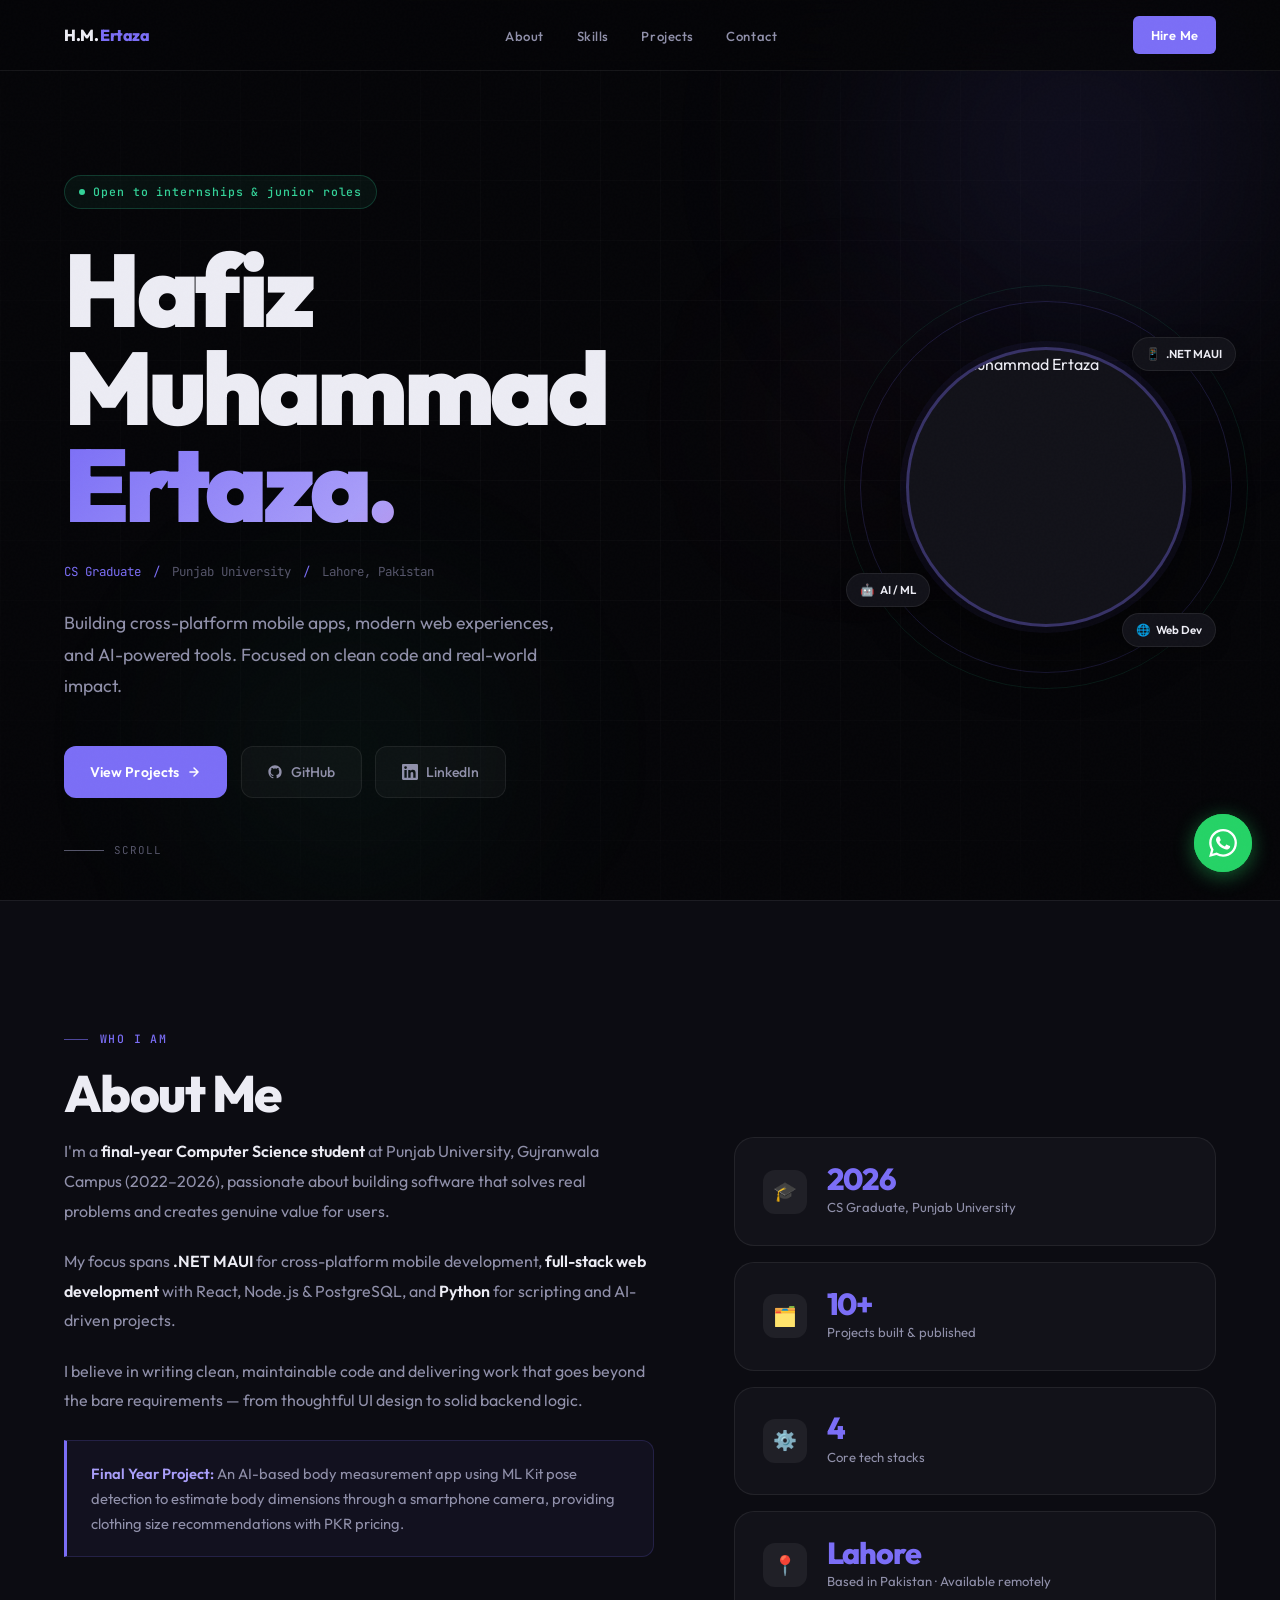
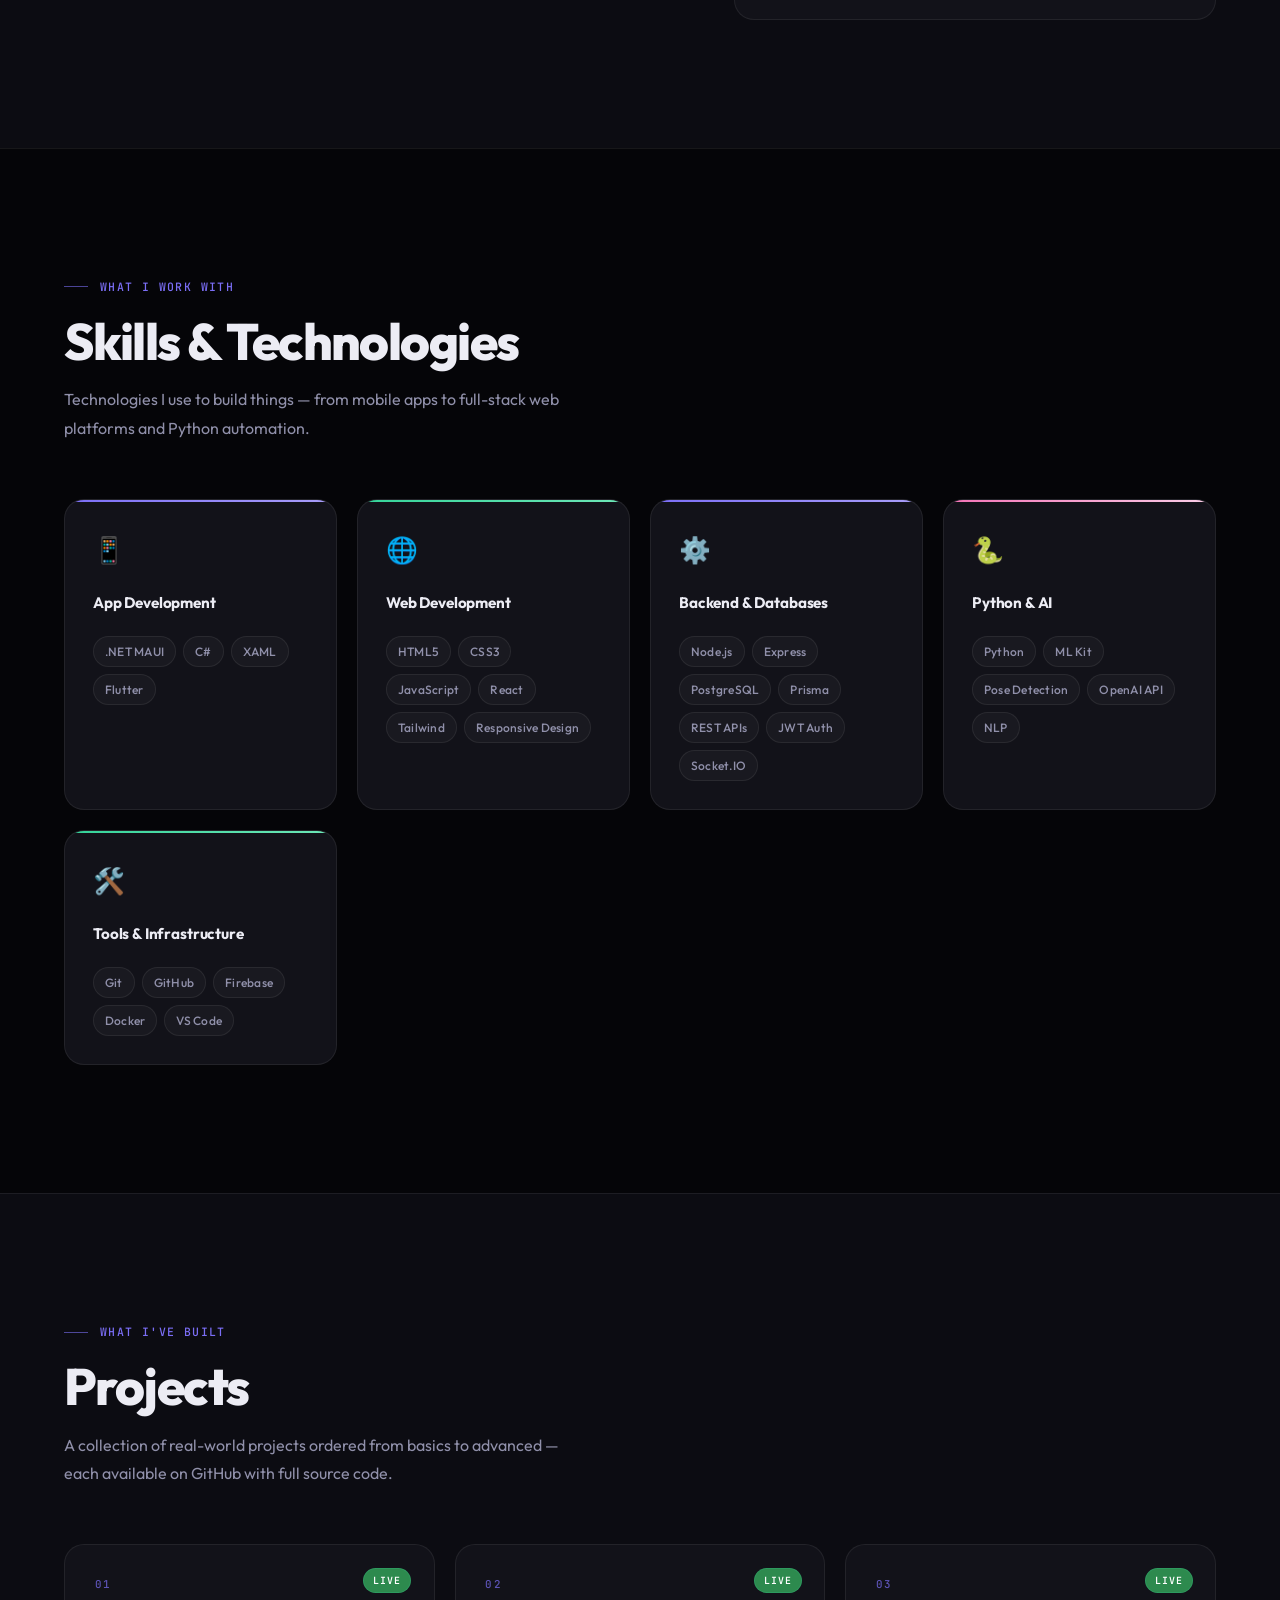
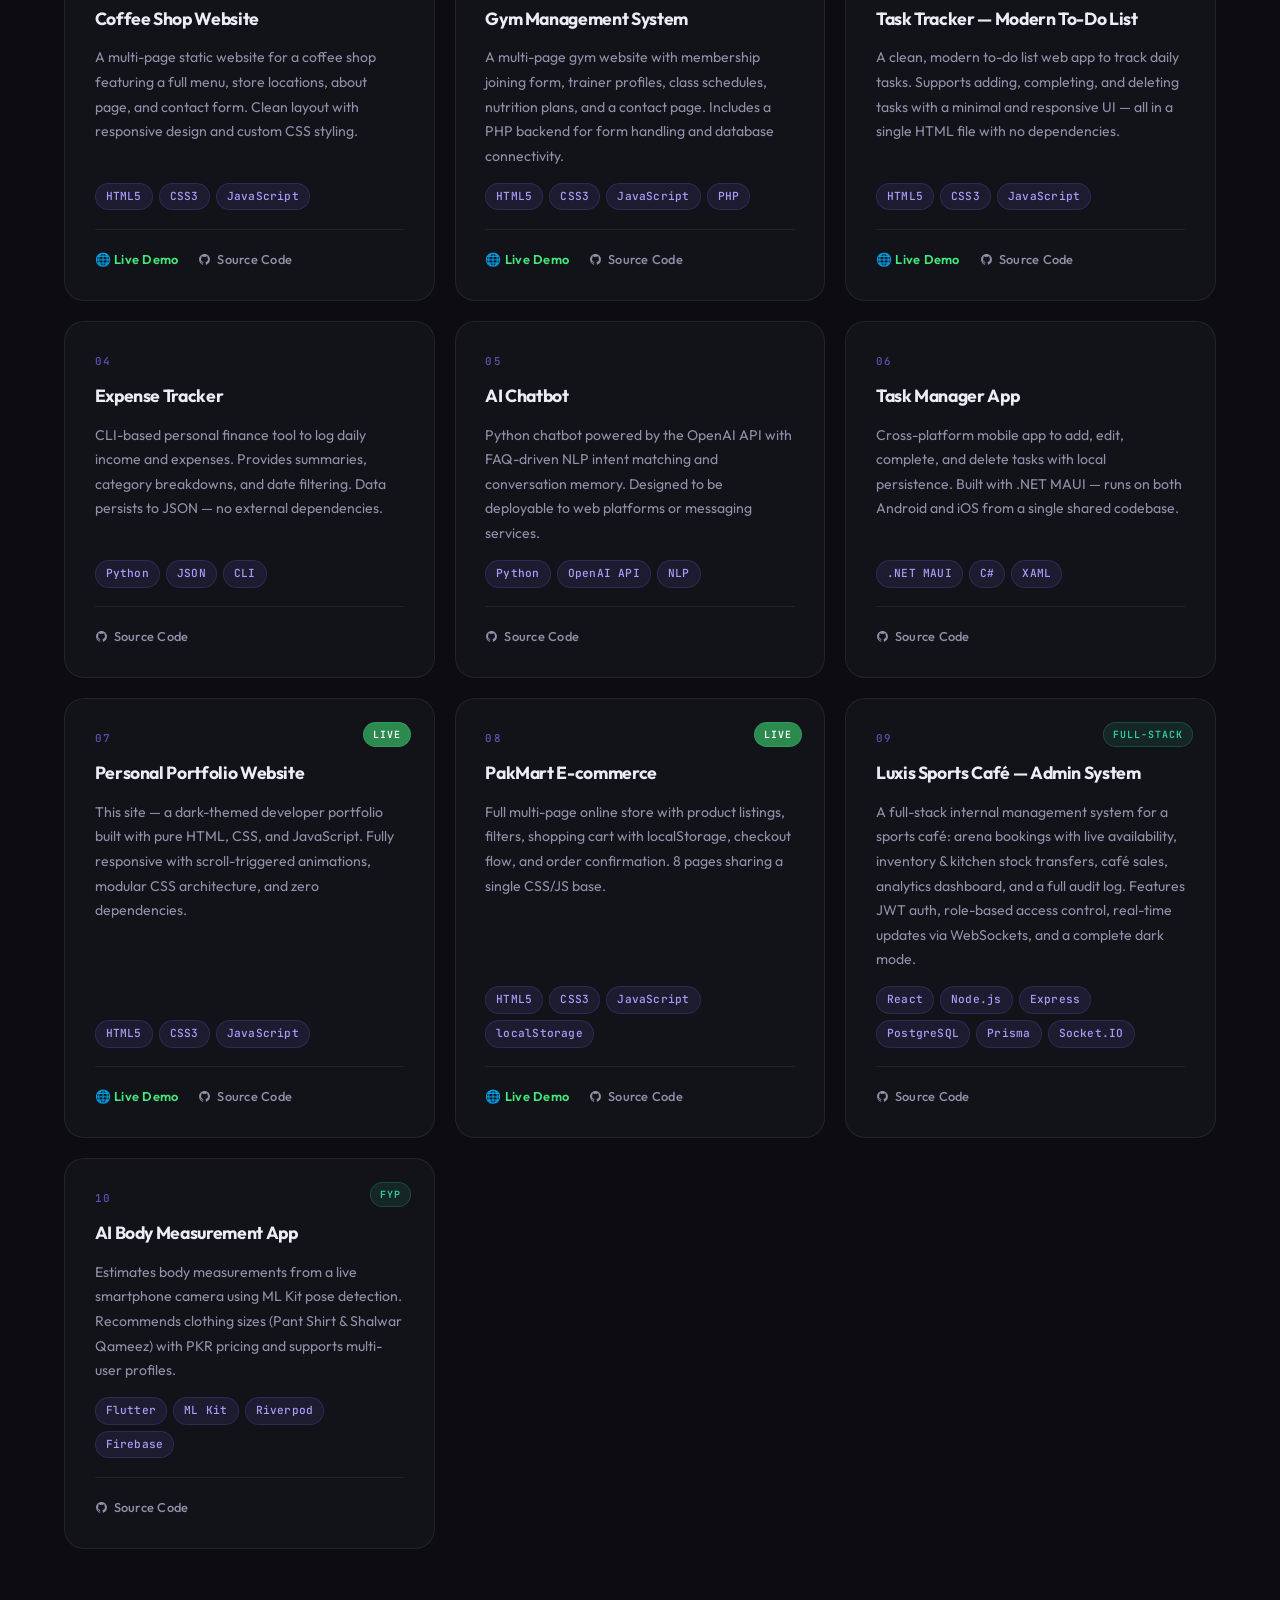
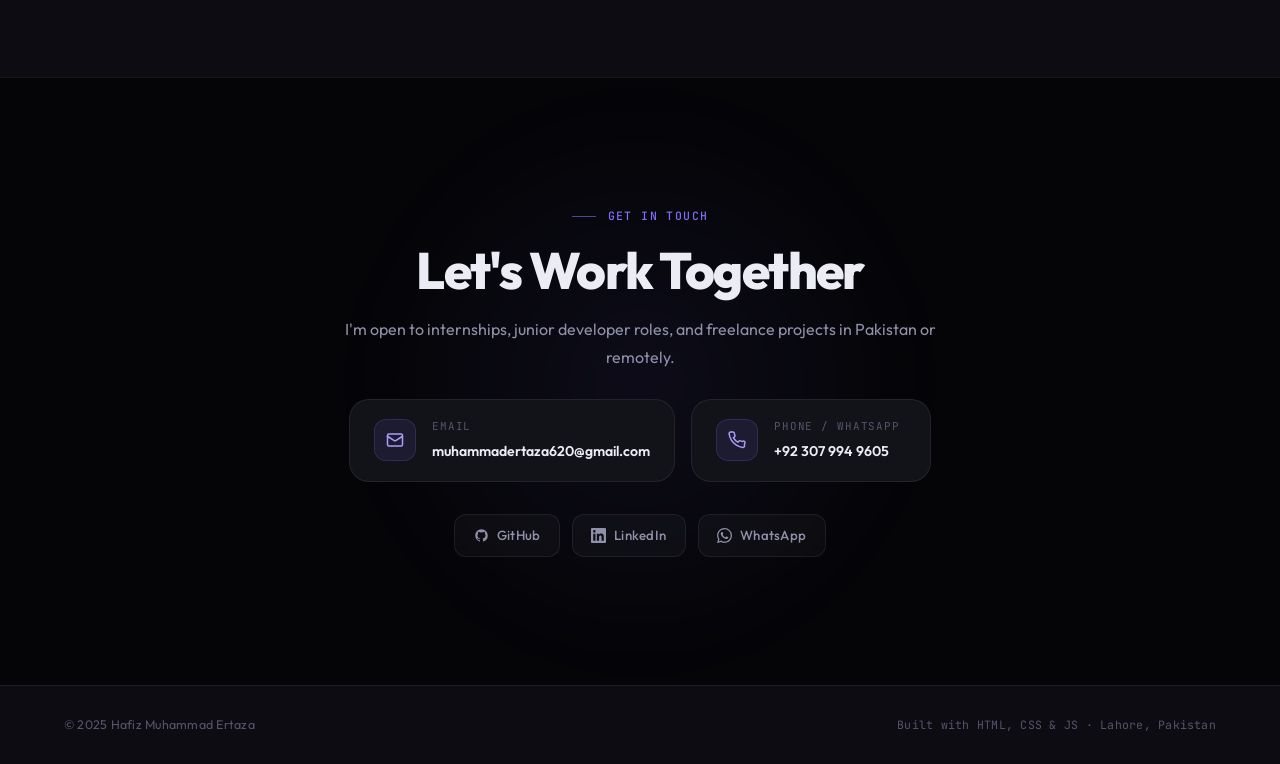
==== commit 5629bf75: "Add task-tracker project, update to 10 projects" ====
--- a/index.html
+++ b/index.html
@@ -95,7 +95,7 @@
       </div>
       <div class="about-right">
         <div class="stat-card"><div class="stat-icon">🎓</div><div><div class="stat-num">2026</div><div class="stat-label">CS Graduate, Punjab University</div></div></div>
-        <div class="stat-card"><div class="stat-icon">🗂️</div><div><div class="stat-num">9+</div><div class="stat-label">Projects built &amp; published</div></div></div>
+        <div class="stat-card"><div class="stat-icon">🗂️</div><div><div class="stat-num">10+</div><div class="stat-label">Projects built &amp; published</div></div></div>
         <div class="stat-card"><div class="stat-icon">⚙️</div><div><div class="stat-num">4</div><div class="stat-label">Core tech stacks</div></div></div>
         <div class="stat-card"><div class="stat-icon">📍</div><div><div class="stat-num">Lahore</div><div class="stat-label">Based in Pakistan · Available remotely</div></div></div>
       </div>
@@ -202,7 +202,28 @@
 
       <!-- 03 -->
       <div class="project-card">
+        <span class="project-badge live-badge">LIVE</span>
         <div class="project-number">03</div>
+        <h3>Task Tracker — Modern To-Do List</h3>
+        <p class="project-desc">A clean, modern to-do list web app to track daily tasks. Supports adding, completing, and deleting tasks with a minimal and responsive UI — all in a single HTML file with no dependencies.</p>
+        <div class="project-techs">
+          <span class="tech-pill">HTML5</span><span class="tech-pill">CSS3</span><span class="tech-pill">JavaScript</span>
+        </div>
+        <div class="project-divider"></div>
+        <div class="project-links">
+          <a href="https://m-ertaza1.github.io/task-tracker" target="_blank" rel="noopener" class="project-link project-link-live">
+            🌐 Live Demo
+          </a>
+          <a href="https://github.com/M-Ertaza1/task-tracker" target="_blank" rel="noopener" class="project-link">
+            <svg width="13" height="13" viewBox="0 0 24 24" fill="currentColor"><path d="M12 2C6.477 2 2 6.484 2 12.017c0 4.425 2.865 8.18 6.839 9.504.5.092.682-.217.682-.483 0-.237-.008-.868-.013-1.703-2.782.605-3.369-1.343-3.369-1.343-.454-1.158-1.11-1.466-1.11-1.466-.908-.62.069-.608.069-.608 1.003.07 1.531 1.032 1.531 1.032.892 1.53 2.341 1.088 2.91.832.092-.647.35-1.088.636-1.338-2.22-.253-4.555-1.113-4.555-4.951 0-1.093.39-1.988 1.029-2.688-.103-.253-.446-1.272.098-2.65 0 0 .84-.27 2.75 1.026A9.564 9.564 0 0112 6.844c.85.004 1.705.115 2.504.337 1.909-1.296 2.747-1.027 2.747-1.027.546 1.379.202 2.398.1 2.651.64.7 1.028 1.595 1.028 2.688 0 3.848-2.339 4.695-4.566 4.942.359.31.678.921.678 1.856 0 1.338-.012 2.419-.012 2.747 0 .268.18.58.688.482A10.019 10.019 0 0022 12.017C22 6.484 17.522 2 12 2z"/></svg>
+            Source Code
+          </a>
+        </div>
+      </div>
+
+      <!-- 10 -->
+      <div class="project-card">
+        <div class="project-number">04</div>
         <h3>Expense Tracker</h3>
         <p class="project-desc">CLI-based personal finance tool to log daily income and expenses. Provides summaries, category breakdowns, and date filtering. Data persists to JSON — no external dependencies.</p>
         <div class="project-techs">
@@ -217,9 +238,9 @@
         </div>
       </div>
 
-      <!-- 04 -->
-      <div class="project-card">
-        <div class="project-number">04</div>
+      <!-- 10 -->
+      <div class="project-card">
+        <div class="project-number">05</div>
         <h3>AI Chatbot</h3>
         <p class="project-desc">Python chatbot powered by the OpenAI API with FAQ-driven NLP intent matching and conversation memory. Designed to be deployable to web platforms or messaging services.</p>
         <div class="project-techs">
@@ -234,9 +255,9 @@
         </div>
       </div>
 
-      <!-- 05 -->
-      <div class="project-card">
-        <div class="project-number">05</div>
+      <!-- 10 -->
+      <div class="project-card">
+        <div class="project-number">06</div>
         <h3>Task Manager App</h3>
         <p class="project-desc">Cross-platform mobile app to add, edit, complete, and delete tasks with local persistence. Built with .NET MAUI — runs on both Android and iOS from a single shared codebase.</p>
         <div class="project-techs">
@@ -251,10 +272,10 @@
         </div>
       </div>
 
-      <!-- 06 -->
+      <!-- 10 -->
       <div class="project-card">
         <span class="project-badge live-badge">LIVE</span>
-        <div class="project-number">06</div>
+        <div class="project-number">07</div>
         <h3>Personal Portfolio Website</h3>
         <p class="project-desc">This site — a dark-themed developer portfolio built with pure HTML, CSS, and JavaScript. Fully responsive with scroll-triggered animations, modular CSS architecture, and zero dependencies.</p>
         <div class="project-techs">
@@ -272,10 +293,10 @@
         </div>
       </div>
 
-      <!-- 07 -->
+      <!-- 10 -->
       <div class="project-card">
         <span class="project-badge live-badge">LIVE</span>
-        <div class="project-number">07</div>
+        <div class="project-number">08</div>
         <h3>PakMart E-commerce</h3>
         <p class="project-desc">Full multi-page online store with product listings, filters, shopping cart with localStorage, checkout flow, and order confirmation. 8 pages sharing a single CSS/JS base.</p>
         <div class="project-techs">
@@ -293,10 +314,10 @@
         </div>
       </div>
 
-      <!-- 08 -->
+      <!-- 10 -->
       <div class="project-card">
         <span class="project-badge">FULL-STACK</span>
-        <div class="project-number">08</div>
+        <div class="project-number">09</div>
         <h3>Luxis Sports Café — Admin System</h3>
         <p class="project-desc">A full-stack internal management system for a sports café: arena bookings with live availability, inventory &amp; kitchen stock transfers, café sales, analytics dashboard, and a full audit log. Features JWT auth, role-based access control, real-time updates via WebSockets, and a complete dark mode.</p>
         <div class="project-techs">
@@ -311,10 +332,10 @@
         </div>
       </div>
 
-      <!-- 09 -->
+      <!-- 10 -->
       <div class="project-card">
         <span class="project-badge">FYP</span>
-        <div class="project-number">09</div>
+        <div class="project-number">10</div>
         <h3>AI Body Measurement App</h3>
         <p class="project-desc">Estimates body measurements from a live smartphone camera using ML Kit pose detection. Recommends clothing sizes (Pant Shirt &amp; Shalwar Qameez) with PKR pricing and supports multi-user profiles.</p>
         <div class="project-techs">
